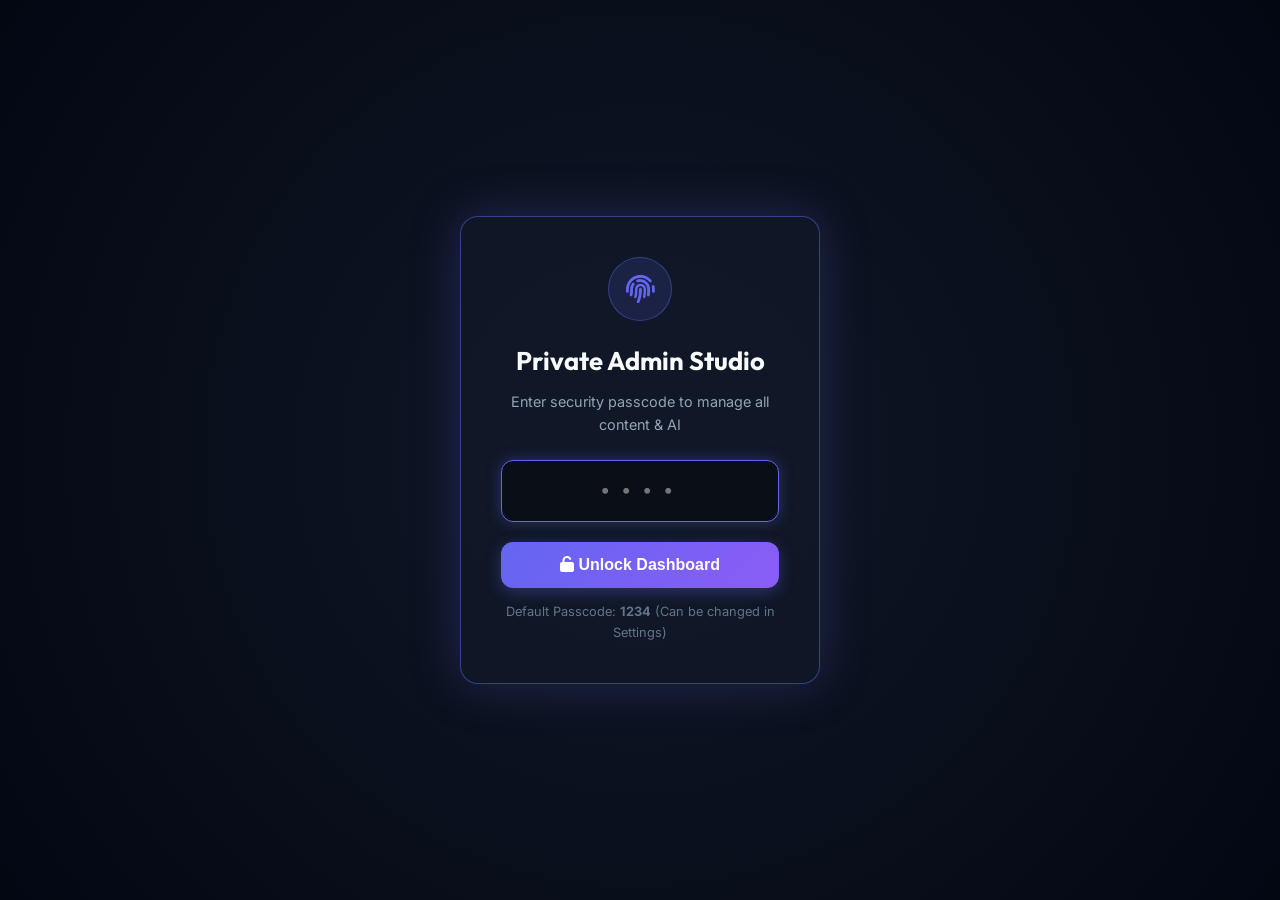
==== admin.html @ 671c00ef "first commit" ====
<!DOCTYPE html>
<html lang="en">
<head>
  <meta charset="UTF-8">
  <meta name="viewport" content="width=device-width, initial-scale=1.0">
  <title>Agent 47 | Private Admin Studio</title>

  <!-- Google Fonts & Font Awesome Icons -->
  <link rel="stylesheet" href="https://cdnjs.cloudflare.com/ajax/libs/font-awesome/6.5.1/css/all.min.css" integrity="sha512-DTOQO9RWCH3ppGqcWaEA1BIZOC6xxalwEsw9c2QQeAIftl+Vegovlnee1c9QX4TctnWMn13TZye+giMm8e2LwA==" crossorigin="anonymous" referrerpolicy="no-referrer" />
  
  <!-- Instant Theme Initializer (Prevents Flash) -->
  <script>
    (function() {
      const savedTheme = localStorage.getItem('app_theme') || 'dark';
      document.documentElement.setAttribute('data-theme', savedTheme);
    })();
  </script>

  <!-- Custom Admin Styles -->
  <link rel="stylesheet" href="css/style.css?v=2.6">
  <link rel="stylesheet" href="css/admin.css?v=2.6">
</head>
<body>

  <!-- PIN LOCK OVERLAY -->
  <div class="pin-lock-overlay" id="pin-lock-overlay">
    <div class="pin-box">
      <div class="pin-lock-icon">
        <i class="fas fa-fingerprint"></i>
      </div>
      <h2 class="pin-title">Private Admin Studio</h2>
      <p class="pin-subtitle">Enter security passcode to manage all content & AI</p>

      <div class="pin-input-wrap">
        <input type="password" id="pin-input" class="pin-input" placeholder="••••" maxlength="12" autofocus autocomplete="off">
      </div>

      <button class="pin-btn" id="pin-submit-btn">
        <i class="fas fa-unlock"></i> Unlock Dashboard
      </button>
      <p class="pin-hint">Default Passcode: <strong>1234</strong> (Can be changed in Settings)</p>
    </div>
  </div>

  <!-- ADMIN SIDEBAR -->
  <aside class="admin-sidebar" id="admin-sidebar">
    <div class="sidebar-header">
      <div class="sidebar-logo-icon">
        <i class="fas fa-sliders-h"></i>
      </div>
      <div class="sidebar-brand">
        <h2>Admin Studio</h2>
        <span>v2.5 &bull; PRIVATE CMS</span>
      </div>
    </div>

    <nav class="sidebar-nav">
      <div class="nav-item active" data-view="view-dashboard">
        <div class="nav-item-left">
          <i class="fas fa-chart-pie"></i>
          <span>Dashboard</span>
        </div>
      </div>

      <div class="nav-item" data-view="view-bio">
        <div class="nav-item-left">
          <i class="fas fa-id-card"></i>
          <span>Bio & Profile</span>
        </div>
      </div>

      <div class="nav-item" data-view="view-skills">
        <div class="nav-item-left">
          <i class="fas fa-code"></i>
          <span>Skills Matrix</span>
        </div>
      </div>

      <div class="nav-item" data-view="view-learning">
        <div class="nav-item-left">
          <i class="fas fa-graduation-cap"></i>
          <span>Learning Roadmap</span>
        </div>
      </div>

      <div class="nav-item" data-view="view-resources">
        <div class="nav-item-left">
          <i class="fas fa-folder-open"></i>
          <span>Resources Hub</span>
        </div>
      </div>

      <div class="nav-item" data-view="view-projects">
        <div class="nav-item-left">
          <i class="fas fa-cubes"></i>
          <span>Projects</span>
        </div>
      </div>

      <div class="nav-item" data-view="view-channels-vip">
        <div class="nav-item-left">
          <i class="fas fa-crown" style="color: var(--gold);"></i>
          <span>Channels & VIP</span>
        </div>
      </div>

      <div class="nav-item" data-view="view-copilot">
        <div class="nav-item-left">
          <i class="fas fa-terminal" style="color: #00ff88;"></i>
          <span>Master Copilot (Bot 3)</span>
        </div>
        <span class="badge-tag" style="font-size: 0.68rem; background: rgba(0,255,136,0.15); color: #00ff88; border: 1px solid rgba(0,255,136,0.3);">PRIVATE</span>
      </div>

      <div class="nav-item" data-view="view-ai">
        <div class="nav-item-left">
          <i class="fas fa-brain"></i>
          <span>AI Bot Trainer</span>
        </div>
      </div>

      <div class="nav-item" data-view="view-messages">
        <div class="nav-item-left">
          <i class="fas fa-envelope"></i>
          <span>Messages Inbox</span>
        </div>
        <span class="nav-item-badge" id="nav-msg-badge" style="display: none;">0</span>
      </div>

      <div class="nav-item" data-view="view-settings">
        <div class="nav-item-left">
          <i class="fas fa-cog"></i>
          <span>Gemini & Security</span>
        </div>
      </div>

      <div class="nav-item" data-view="view-export">
        <div class="nav-item-left">
          <i class="fas fa-download"></i>
          <span>Backup & Export</span>
        </div>
      </div>
    </nav>

    <div class="sidebar-footer">
      <a href="index.html" class="btn-sidebar-link" title="Open Portfolio">
        <i class="fas fa-external-link-alt"></i>
        <span>Live Site</span>
      </a>
      <button class="btn-lock" id="btn-lock-session" title="Lock Admin Session">
        <i class="fas fa-lock"></i>
      </button>
    </div>
  </aside>

  <!-- ADMIN MAIN CONTENT -->
  <main class="admin-main">
    
    <!-- Top Header -->
    <header class="admin-header">
      <div class="header-title-group">
        <h1 id="current-view-title">Dashboard Overview</h1>
        <p id="current-view-desc">Live overview of your personal brand platform</p>
      </div>

      <div class="header-actions">
        <button class="theme-toggle-btn" id="admin-theme-toggle" title="Toggle Light / Dark Mode" aria-label="Toggle Light / Dark Mode" style="width: 36px; height: 36px; font-size: 0.95rem;">
          <i class="fas fa-moon" id="admin-theme-icon"></i>
        </button>
        <a href="index.html" target="_blank" class="btn-header btn-header-ghost">
          <i class="fas fa-eye"></i> View Live Site
        </a>
      </div>
    </header>

    <!-- Main Views Area -->
    <div class="admin-body">

      <!-- VIEW 1: DASHBOARD OVERVIEW -->
      <section class="admin-view active" id="view-dashboard">
        <div class="metrics-grid">
          <div class="metric-card">
            <div class="metric-icon-box icon-blue">
              <i class="fas fa-laptop-code"></i>
            </div>
            <div class="metric-details">
              <h3 id="metric-skills-count">0</h3>
              <p>Active Skills</p>
            </div>
          </div>

          <div class="metric-card">
            <div class="metric-icon-box icon-purple">
              <i class="fas fa-graduation-cap"></i>
            </div>
            <div class="metric-details">
              <h3 id="metric-learning-count">0</h3>
              <p>Roadmap Items</p>
            </div>
          </div>

          <div class="metric-card">
            <div class="metric-icon-box icon-emerald">
              <i class="fas fa-file-download"></i>
            </div>
            <div class="metric-details">
              <h3 id="metric-resources-count">0</h3>
              <p>Public Resources</p>
            </div>
          </div>

          <div class="metric-card">
            <div class="metric-icon-box icon-amber">
              <i class="fas fa-inbox"></i>
            </div>
            <div class="metric-details">
              <h3 id="metric-messages-count">0</h3>
              <p>Form Messages</p>
            </div>
          </div>
        </div>

        <div class="admin-card">
          <div class="admin-card-header">
            <div>
              <h3 class="admin-card-title">Quick Navigation</h3>
              <p class="admin-card-desc">Jump straight into managing any part of your platform</p>
            </div>
          </div>

          <div style="display: grid; grid-template-columns: repeat(auto-fit, minmax(240px, 1fr)); gap: 16px;">
            <div style="background: rgba(255,255,255,0.03); border: 1px solid var(--admin-border); border-radius: var(--radius-sm); padding: 18px;">
              <h4 style="color: #fff; margin-bottom: 6px;"><i class="fas fa-file-alt" style="color: var(--secondary);"></i> Resources Hub</h4>
              <p style="font-size: 0.82rem; color: var(--text-muted); margin-bottom: 14px;">Upload cheatsheets, PDFs, and code starter boilerplates for your followers.</p>
              <button class="btn-action btn-primary" onclick="document.querySelector('[data-view=view-resources]').click()">Manage Resources</button>
            </div>

            <div style="background: rgba(255,255,255,0.03); border: 1px solid var(--admin-border); border-radius: var(--radius-sm); padding: 18px;">
              <h4 style="color: #fff; margin-bottom: 6px;"><i class="fas fa-crown" style="color: var(--gold);"></i> Channels & VIP Club</h4>
              <p style="font-size: 0.82rem; color: var(--text-muted); margin-bottom: 14px;">Manage community channels and your exclusive VIP circle perks and join links.</p>
              <button class="btn-action btn-primary" onclick="document.querySelector('[data-view=view-channels-vip]').click()">Manage VIP & Channels</button>
            </div>

            <div style="background: rgba(255,255,255,0.03); border: 1px solid var(--admin-border); border-radius: var(--radius-sm); padding: 18px;">
              <h4 style="color: #fff; margin-bottom: 6px;"><i class="fas fa-robot" style="color: #38bdf8;"></i> Gemini AI Settings</h4>
              <p style="font-size: 0.82rem; color: var(--text-muted); margin-bottom: 14px;">Plug in your Google Gemini API Key to enable supercharged AI responses.</p>
              <button class="btn-action btn-primary" onclick="document.querySelector('[data-view=view-settings]').click()">Configure Gemini</button>
            </div>
          </div>
        </div>
      </section>

      <!-- VIEW 2: BIO & PROFILE -->
      <section class="admin-view" id="view-bio">
        <div class="admin-card">
          <div class="admin-card-header">
            <div>
              <h3 class="admin-card-title">Personal Biography & Information</h3>
              <p class="admin-card-desc">Your personal narrative, identity, and social links</p>
            </div>
          </div>

          <form id="bio-form">
            <div class="form-grid-2">
              <div class="form-field">
                <label class="form-label">Full Name</label>
                <input type="text" id="bio-name" class="form-control" required>
              </div>

              <div class="form-field">
                <label class="form-label">Title / Designation</label>
                <input type="text" id="bio-title" class="form-control" required>
              </div>
            </div>

            <div class="form-grid-2">
              <div class="form-field">
                <label class="form-label">Typewriter Roles (comma separated)</label>
                <input type="text" id="bio-roles" class="form-control" required>
              </div>

              <div class="form-field">
                <label class="form-label">Avatar Image URL</label>
                <input type="url" id="bio-avatar" class="form-control" required>
              </div>
            </div>

            <div class="form-grid-2">
              <div class="form-field">
                <label class="form-label">Status Badge Text</label>
                <input type="text" id="bio-status" class="form-control" required>
              </div>

              <div class="form-field">
                <label class="form-label">Email Address</label>
                <input type="email" id="bio-email" class="form-control" required>
              </div>
            </div>

            <div class="form-field">
              <label class="form-label">Location</label>
              <input type="text" id="bio-location" class="form-control" required>
            </div>

            <div class="form-field">
              <label class="form-label">Hero Short Bio</label>
              <textarea id="bio-short" class="form-control" rows="2" required></textarea>
            </div>

            <div class="form-field">
              <label class="form-label">Detailed Biography Story</label>
              <textarea id="bio-story" class="form-control" rows="5" required></textarea>
            </div>

            <h4 style="font-family: var(--font-heading); margin: 24px 0 16px; color: #fff;">Social Profiles</h4>
            <div class="form-grid-2">
              <div class="form-field">
                <label class="form-label">GitHub URL</label>
                <input type="url" id="social-github" class="form-control">
              </div>

              <div class="form-field">
                <label class="form-label">LinkedIn URL</label>
                <input type="url" id="social-linkedin" class="form-control">
              </div>

              <div class="form-field">
                <label class="form-label">Telegram URL</label>
                <input type="url" id="social-telegram" class="form-control">
              </div>

              <div class="form-field">
                <label class="form-label">YouTube URL</label>
                <input type="url" id="social-youtube" class="form-control">
              </div>
            </div>

            <button type="submit" class="btn-action btn-primary" style="margin-top: 10px;">
              <i class="fas fa-save"></i> Save Profile Details
            </button>
          </form>
        </div>
      </section>

      <!-- VIEW 3: SKILLS MATRIX -->
      <section class="admin-view" id="view-skills">
        <div class="admin-card">
          <div class="admin-card-header">
            <div>
              <h3 class="admin-card-title">Skills Matrix</h3>
              <p class="admin-card-desc">Manage what skills you know with proficiency levels</p>
            </div>
            <button class="btn-action btn-primary" onclick="openAddSkillModal()">
              <i class="fas fa-plus"></i> Add New Skill
            </button>
          </div>

          <table class="admin-table">
            <thead>
              <tr>
                <th>Skill Name</th>
                <th>Category</th>
                <th>Proficiency</th>
                <th>Tier</th>
                <th>Actions</th>
              </tr>
            </thead>
            <tbody id="skills-table-body"></tbody>
          </table>
        </div>
      </section>

      <!-- VIEW 4: LEARNING ROADMAP (KI KI SIKI) -->
      <section class="admin-view" id="view-learning">
        <div class="admin-card">
          <div class="admin-card-header">
            <div>
              <h3 class="admin-card-title">Currently Learning Roadmap</h3>
              <p class="admin-card-desc">Share technologies, frameworks, and subjects you are currently mastering</p>
            </div>
            <button class="btn-action btn-primary" onclick="openAddLearningModal()">
              <i class="fas fa-plus"></i> Add Learning Goal
            </button>
          </div>

          <div id="learning-admin-list"></div>
        </div>
      </section>

      <!-- VIEW 5: RESOURCES HUB -->
      <section class="admin-view" id="view-resources">
        <div class="admin-card">
          <div class="admin-card-header">
            <div>
              <h3 class="admin-card-title">Public Resources Hub</h3>
              <p class="admin-card-desc">Upload or link PDFs, roadmaps, cheat sheets, notes, and boilerplates</p>
            </div>
            <button class="btn-action btn-primary" onclick="openAddResourceModal()">
              <i class="fas fa-plus"></i> Add New Resource
            </button>
          </div>

          <table class="admin-table">
            <thead>
              <tr>
                <th>Resource Title</th>
                <th>Category</th>
                <th>Type</th>
                <th>Size</th>
                <th>Download Link</th>
                <th>Actions</th>
              </tr>
            </thead>
            <tbody id="resources-table-body"></tbody>
          </table>
        </div>
      </section>

      <!-- VIEW 6: PROJECTS -->
      <section class="admin-view" id="view-projects">
        <div class="admin-card">
          <div class="admin-card-header">
            <div>
              <h3 class="admin-card-title">Featured Projects</h3>
              <p class="admin-card-desc">Showcase applications, demos, and source codes</p>
            </div>
            <button class="btn-action btn-primary" onclick="openAddProjectModal()">
              <i class="fas fa-plus"></i> Add New Project
            </button>
          </div>

          <div id="projects-admin-list"></div>
        </div>
      </section>

      <!-- VIEW 7: CHANNELS & VIP CLUB -->
      <section class="admin-view" id="view-channels-vip">
        <!-- VIP Section Config -->
        <div class="admin-card">
          <div class="admin-card-header">
            <div>
              <h3 class="admin-card-title" style="color: var(--gold);"><i class="fas fa-crown"></i> VIP Exclusive Club Setup</h3>
              <p class="admin-card-desc">Configure your private community tier, perks, and invite links</p>
            </div>
          </div>

          <form id="vip-form">
            <div class="form-grid-2">
              <div class="form-field">
                <label class="form-label">VIP Club Title</label>
                <input type="text" id="vip-title-input" class="form-control" required>
              </div>

              <div class="form-field">
                <label class="form-label">Access / Price Tag</label>
                <input type="text" id="vip-price-input" class="form-control" placeholder="e.g. Private / Invite Only or $19/mo" required>
              </div>
            </div>

            <div class="form-field">
              <label class="form-label">Tagline</label>
              <input type="text" id="vip-tagline-input" class="form-control" required>
            </div>

            <div class="form-field">
              <label class="form-label">Full Description</label>
              <textarea id="vip-desc-input" class="form-control" rows="3" required></textarea>
            </div>

            <div class="form-field">
              <label class="form-label">VIP Join / Contact URL (Telegram / WhatsApp / Discord)</label>
              <input type="url" id="vip-url-input" class="form-control" placeholder="https://t.me/yourusername" required>
            </div>

            <div class="form-field">
              <label class="form-label">VIP Perks List (One perk per line)</label>
              <textarea id="vip-perks-input" class="form-control" rows="5" required></textarea>
            </div>

            <button type="submit" class="btn-action btn-primary">
              <i class="fas fa-save"></i> Save VIP Club Settings
            </button>
          </form>
        </div>

        <!-- Channels List -->
        <div class="admin-card">
          <div class="admin-card-header">
            <div>
              <h3 class="admin-card-title">Public Channels & Communities</h3>
              <p class="admin-card-desc">YouTube, Telegram, Discord, Facebook, and GitHub links</p>
            </div>
            <button class="btn-action btn-primary" onclick="openAddChannelModal()">
              <i class="fas fa-plus"></i> Add Channel
            </button>
          </div>

          <div id="channels-admin-list"></div>
        </div>
      </section>

      <!-- VIEW: MASTER COPILOT (BOT 3 - PRIVATE ADMIN ONLY) -->
      <section class="admin-view" id="view-copilot">
        <div class="admin-card">
          <div class="admin-card-header">
            <div>
              <h3 class="admin-card-title copilot-header-title"><i class="fas fa-terminal"></i> Master Copilot &bull; Bot 3 (Private Admin AI)</h3>
              <p class="admin-card-desc">Your private assistant to draft content, generate code, brainstorm resources, and manage inquiries</p>
            </div>
            <span class="badge-tag copilot-confidential-badge">
              <i class="fas fa-lock"></i> Strictly Confidential
            </span>
          </div>

          <!-- Quick Action Prompts -->
          <div style="display: flex; gap: 8px; flex-wrap: wrap; margin-bottom: 16px;">
            <button class="suggestion-chip" onclick="sendCopilotQuickPrompt('Draft a high-impact tech resource guide for Full Stack Developers in 2026')">
              📝 Draft New Resource
            </button>
            <button class="suggestion-chip" onclick="sendCopilotQuickPrompt('Summarize all received contact messages and highlight actionable job offers')">
              📬 Summarize Messages
            </button>
            <button class="suggestion-chip" onclick="sendCopilotQuickPrompt('Suggest 3 cutting-edge tech topics I should add to my Learning Roadmap')">
              🚀 Suggest Learning Topics
            </button>
            <button class="suggestion-chip" onclick="sendCopilotQuickPrompt('Write an engaging VIP club announcement post for Telegram')">
              📢 Write VIP Announcement
            </button>
          </div>

          <!-- Copilot Chat Window -->
          <div id="copilot-chat-box" style="height: 400px; border-radius: var(--radius-md); padding: 20px; overflow-y: auto; display: flex; flex-direction: column; gap: 12px; font-size: 0.92rem; margin-bottom: 16px;">
            <div class="copilot-bubble-bot">
              <strong>[Master Copilot Initialized]</strong><br>
              Greetings, Agent 47. I am your private administrative copilot (Bot 3). I can write roadmaps, generate code, brainstorm syndicate content, and assist your daily workflow. How can I assist your platform today?
            </div>
          </div>

          <!-- Copilot Input -->
          <div style="display: flex; gap: 10px;">
            <input type="text" id="copilot-input" class="form-control" placeholder="Ask your private copilot to draft, code, summarize, or plan..." style="flex: 1;">
            <button id="copilot-send-btn" class="btn-action btn-primary" style="background: linear-gradient(135deg, #00ff88, #00f0ff); color: #000; font-weight: 700;">
              <i class="fas fa-paper-plane"></i> Send to Copilot
            </button>
          </div>
        </div>
      </section>

      <!-- VIEW 8: AI BOT TRAINER -->
      <section class="admin-view" id="view-ai">
        <div class="admin-card">
          <div class="admin-card-header">
            <div>
              <h3 class="admin-card-title">AI Knowledge Base & Triggers</h3>
              <p class="admin-card-desc">Custom rules for the AI clone (used directly and as fallback when Gemini is offline)</p>
            </div>
            <button class="btn-action btn-primary" onclick="openAddRuleModal()">
              <i class="fas fa-plus"></i> Add Training Rule
            </button>
          </div>

          <div id="ai-rules-list"></div>
        </div>

        <div class="admin-card">
          <div class="admin-card-header">
            <div>
              <h3 class="admin-card-title">Live AI Training Sandbox</h3>
              <p class="admin-card-desc">Test how the bot responds to questions</p>
            </div>
          </div>

          <div style="display: flex; gap: 10px; margin-bottom: 16px;">
            <input type="text" id="ai-test-input" class="form-control" placeholder="e.g. What channels does Agent 47 run?" style="flex: 1;">
            <button id="ai-test-btn" class="btn-action btn-primary">
              <i class="fas fa-play"></i> Test Query
            </button>
          </div>

          <div id="ai-test-output" style="display: none; background: rgba(0,0,0,0.3); border: 1px solid var(--admin-border); border-radius: var(--radius-sm); padding: 16px; font-size: 0.9rem; line-height: 1.6;">
          </div>
        </div>
      </section>

      <!-- VIEW 9: MESSAGES INBOX -->
      <section class="admin-view" id="view-messages">
        <div class="admin-card">
          <div class="admin-card-header">
            <div>
              <h3 class="admin-card-title">Contact Form Inquiries</h3>
              <p class="admin-card-desc">Messages submitted by visitors on your live portfolio</p>
            </div>
          </div>

          <table class="admin-table">
            <thead>
              <tr>
                <th>Date</th>
                <th>Sender Name</th>
                <th>Email</th>
                <th>Message Snippet</th>
                <th>Actions</th>
              </tr>
            </thead>
            <tbody id="messages-table-body"></tbody>
          </table>
        </div>
      </section>

      <!-- VIEW 10: TRIPLE-BOT GEMINI & SECURITY SETTINGS -->
      <section class="admin-view" id="view-settings">
        <!-- Tri-Bot Configuration Card -->
        <div class="admin-card">
          <div class="admin-card-header">
            <div>
              <h3 class="admin-card-title"><i class="fas fa-robot" style="color: #00f0ff;"></i> Tri-Bot Gemini AI Ecosystem</h3>
              <p class="admin-card-desc">Configure separate Google Gemini API Keys for each of your 3 specialized AI assistants</p>
            </div>
          </div>

          <form id="triple-bot-form">
            
            <!-- BOT 1: BioBot Persona -->
            <div style="background: rgba(255,255,255,0.02); border: 1px solid var(--admin-border); border-radius: var(--radius-sm); padding: 18px; margin-bottom: 18px;">
              <div style="display: flex; align-items: center; justify-content: space-between; margin-bottom: 10px;">
                <h4 style="color: #38bdf8; font-family: var(--font-heading);"><i class="fas fa-user-astronaut"></i> Bot 1: BioBot Persona Engine</h4>
                <span class="badge-tag badge-frontend">Public Profile Reader</span>
              </div>
              <p style="font-size: 0.8rem; color: var(--text-muted); margin-bottom: 12px;">Answers questions about who you are, your skills, learning roadmap, channels, VIP club, and free resources.</p>
              
              <div class="form-grid-2">
                <div class="form-field">
                  <label class="form-label">API Key #1 (Persona)</label>
                  <input type="password" id="key-bot-1" class="form-control" placeholder="AIzaSy...">
                </div>
                <div class="form-field">
                  <label class="form-label">Model</label>
                  <select id="model-bot-1" class="form-control">
                    <option value="gemini-1.5-flash">Gemini 1.5 Flash (Recommended)</option>
                    <option value="gemini-1.5-flash-latest">Gemini 1.5 Flash Latest</option>
                    <option value="gemini-2.0-flash">Gemini 2.0 Flash</option>
                  </select>
                </div>
              </div>
              <button type="button" class="btn-action btn-header-ghost" onclick="testSpecificKey('bot1')">
                <i class="fas fa-vial"></i> Test & Verify Key #1
              </button>
            </div>

            <!-- BOT 2: Public Omni Voice AI -->
            <div style="background: rgba(255,255,255,0.02); border: 1px solid var(--admin-border); border-radius: var(--radius-sm); padding: 18px; margin-bottom: 18px;">
              <div style="display: flex; align-items: center; justify-content: space-between; margin-bottom: 10px;">
                <h4 style="color: #a855f7; font-family: var(--font-heading);"><i class="fas fa-brain"></i> Bot 2: Omni AI Public Companion (Voice Enabled)</h4>
                <span class="badge-tag badge-soft">General Public AI</span>
              </div>
              <p style="font-size: 0.8rem; color: var(--text-muted); margin-bottom: 12px;">For visitors to freely chat, brainstorm code, and use microphone voice input and audio speech.</p>
              
              <div class="form-grid-2">
                <div class="form-field">
                  <label class="form-label">API Key #2 (Public)</label>
                  <input type="password" id="key-bot-2" class="form-control" placeholder="AIzaSy...">
                </div>
                <div class="form-field">
                  <label class="form-label">Model</label>
                  <select id="model-bot-2" class="form-control">
                    <option value="gemini-1.5-flash">Gemini 1.5 Flash (Recommended)</option>
                    <option value="gemini-1.5-flash-latest">Gemini 1.5 Flash Latest</option>
                    <option value="gemini-2.0-flash">Gemini 2.0 Flash</option>
                  </select>
                </div>
              </div>
              <button type="button" class="btn-action btn-header-ghost" onclick="testSpecificKey('bot2')">
                <i class="fas fa-vial"></i> Test & Verify Key #2
              </button>
            </div>

            <!-- BOT 3: Private Master Copilot -->
            <div style="background: rgba(255,255,255,0.02); border: 1px solid var(--admin-border); border-radius: var(--radius-sm); padding: 18px; margin-bottom: 18px;">
              <div style="display: flex; align-items: center; justify-content: space-between; margin-bottom: 10px;">
                <h4 style="color: #00ff88; font-family: var(--font-heading);"><i class="fas fa-terminal"></i> Bot 3: Private Master Copilot</h4>
                <span class="badge-tag" style="background: rgba(0,255,136,0.15); color: #00ff88;">Admin Only</span>
              </div>
              <p style="font-size: 0.8rem; color: var(--text-muted); margin-bottom: 12px;">Assists you inside the Admin Studio with content drafting, code creation, and task management.</p>
              
              <div class="form-grid-2">
                <div class="form-field">
                  <label class="form-label">API Key #3 (Private Copilot)</label>
                  <input type="password" id="key-bot-3" class="form-control" placeholder="AIzaSy...">
                </div>
                <div class="form-field">
                  <label class="form-label">Model</label>
                  <select id="model-bot-3" class="form-control">
                    <option value="gemini-1.5-flash">Gemini 1.5 Flash (Recommended)</option>
                    <option value="gemini-1.5-flash-latest">Gemini 1.5 Flash Latest</option>
                    <option value="gemini-2.0-flash">Gemini 2.0 Flash</option>
                  </select>
                </div>
              </div>
              <button type="button" class="btn-action btn-header-ghost" onclick="testSpecificKey('bot3')">
                <i class="fas fa-vial"></i> Test & Verify Key #3
              </button>
            </div>

            <div style="display: flex; gap: 12px; flex-wrap: wrap; margin-top: 10px;">
              <button type="submit" class="btn-action btn-primary">
                <i class="fas fa-save"></i> Save All 3 Bot Configurations
              </button>
              <button type="button" class="btn-action btn-header-ghost" onclick="syncKeyToAll()">
                <i class="fas fa-copy"></i> Apply Key #1 to All 3 Bots
              </button>
            </div>
          </form>
        </div>

        <!-- Change Admin PIN -->
        <div class="admin-card">
          <div class="admin-card-header">
            <div>
              <h3 class="admin-card-title"><i class="fas fa-shield-alt" style="color: var(--gold);"></i> Admin Security Passcode</h3>
              <p class="admin-card-desc">Change the secret PIN used to unlock this Admin Studio</p>
            </div>
          </div>

          <form id="pin-change-form">
            <div class="form-grid-2">
              <div class="form-field">
                <label class="form-label">Current PIN</label>
                <input type="password" id="pin-current" class="form-control" placeholder="1234" required>
              </div>

              <div class="form-field">
                <label class="form-label">New Secret PIN (4-12 digits/chars)</label>
                <input type="password" id="pin-new" class="form-control" placeholder="e.g. 7890" required>
              </div>
            </div>

            <button type="submit" class="btn-action btn-primary">
              <i class="fas fa-key"></i> Update Security PIN
            </button>
          </form>
        </div>
      </section>

      <!-- VIEW 11: BACKUP & EXPORT -->
      <section class="admin-view" id="view-export">
        <div class="admin-card">
          <div class="admin-card-header">
            <div>
              <h3 class="admin-card-title">Backup & Code Export</h3>
              <p class="admin-card-desc">Export your custom changes to a standalone file or reset back to default</p>
            </div>
          </div>

          <div style="display: flex; flex-direction: column; gap: 16px; max-width: 600px;">
            <div style="background: rgba(255,255,255,0.03); border: 1px solid var(--admin-border); border-radius: var(--radius-sm); padding: 20px;">
              <h4 style="color: #fff; margin-bottom: 6px;">1-Click Download `profile-data.js`</h4>
              <p style="font-size: 0.85rem; color: var(--text-muted); margin-bottom: 14px;">Download a complete ready-to-use JavaScript file containing your exact configuration.</p>
              <button class="btn-action btn-primary" id="btn-download-js">
                <i class="fas fa-file-download"></i> Download profile-data.js
              </button>
            </div>

            <div style="background: rgba(255,255,255,0.03); border: 1px solid var(--admin-border); border-radius: var(--radius-sm); padding: 20px;">
              <h4 style="color: #fff; margin-bottom: 6px;">Copy Raw JSON</h4>
              <p style="font-size: 0.85rem; color: var(--text-muted); margin-bottom: 14px;">Copy complete profile data in structured JSON format to your clipboard.</p>
              <button class="btn-action btn-primary" id="btn-copy-json">
                <i class="fas fa-copy"></i> Copy JSON to Clipboard
              </button>
            </div>

            <div style="background: rgba(239, 68, 68, 0.05); border: 1px solid rgba(239, 68, 68, 0.2); border-radius: var(--radius-sm); padding: 20px; margin-top: 10px;">
              <h4 style="color: #f87171; margin-bottom: 6px;">Reset to Factory Defaults</h4>
              <p style="font-size: 0.85rem; color: var(--text-muted); margin-bottom: 14px;">Clear all local changes and revert back to original template data.</p>
              <button class="btn-action btn-danger" id="btn-reset-data">
                <i class="fas fa-undo"></i> Reset All Data
              </button>
            </div>
          </div>
        </div>
      </section>

    </div>
  </main>

  <!-- ==============================================
       MODALS
       ============================================== -->

  <!-- Skill Modal -->
  <div class="admin-modal-overlay" id="skill-modal">
    <div class="admin-modal-box">
      <div class="modal-header">
        <h3 id="skill-modal-title">Add Skill</h3>
        <button class="modal-close-btn" onclick="closeModal('skill-modal')">&times;</button>
      </div>
      <form id="skill-modal-form">
        <div class="form-field">
          <label class="form-label">Skill Name</label>
          <input type="text" id="skill-name" class="form-control" placeholder="e.g. Next.js" required>
        </div>

        <div class="form-grid-2">
          <div class="form-field">
            <label class="form-label">Category</label>
            <select id="skill-category" class="form-control" required>
              <option value="frontend">Frontend</option>
              <option value="backend">Backend & DB</option>
              <option value="tools">Tools & DevOps</option>
              <option value="soft">Soft Skills</option>
            </select>
          </div>

          <div class="form-field">
            <label class="form-label">Badge Tier</label>
            <input type="text" id="skill-badge" class="form-control" placeholder="e.g. Expert, Advanced" required>
          </div>
        </div>

        <div class="form-field">
          <label class="form-label">Proficiency Level: <span id="skill-level-val" style="color: var(--secondary); font-family: var(--font-code);">85%</span></label>
          <input type="range" id="skill-level" min="10" max="100" value="85" style="width: 100%; accent-color: var(--primary);">
        </div>

        <div class="form-field">
          <label class="form-label">FontAwesome Icon Class</label>
          <input type="text" id="skill-icon" class="form-control" placeholder="fab fa-react or fas fa-code" required>
        </div>

        <button type="submit" class="btn-action btn-primary" style="width: 100%; justify-content: center; margin-top: 14px;">Save Skill</button>
      </form>
    </div>
  </div>

  <!-- Learning Goal Modal -->
  <div class="admin-modal-overlay" id="learning-modal">
    <div class="admin-modal-box">
      <div class="modal-header">
        <h3 id="learning-modal-title">Add Learning Roadmap Goal</h3>
        <button class="modal-close-btn" onclick="closeModal('learning-modal')">&times;</button>
      </div>
      <form id="learning-modal-form">
        <div class="form-field">
          <label class="form-label">Topic / Skill Title</label>
          <input type="text" id="learn-title" class="form-control" placeholder="e.g. Autonomous AI Agents" required>
        </div>

        <div class="form-field">
          <label class="form-label">Description / Summary</label>
          <textarea id="learn-desc" class="form-control" rows="3" placeholder="What are you building or mastering in this topic?" required></textarea>
        </div>

        <div class="form-grid-2">
          <div class="form-field">
            <label class="form-label">Status Badge</label>
            <input type="text" id="learn-badge" class="form-control" placeholder="e.g. Actively Exploring, In Progress" required>
          </div>

          <div class="form-field">
            <label class="form-label">Progress: <span id="learn-progress-val" style="color: var(--secondary);">75%</span></label>
            <input type="range" id="learn-progress" min="5" max="100" value="75" style="width: 100%; accent-color: var(--secondary);">
          </div>
        </div>

        <div class="form-field">
          <label class="form-label">Tags (comma separated)</label>
          <input type="text" id="learn-tags" class="form-control" placeholder="LangChain, Gemini 1.5, Vector DB" required>
        </div>

        <button type="submit" class="btn-action btn-primary" style="width: 100%; justify-content: center; margin-top: 14px;">Save Learning Goal</button>
      </form>
    </div>
  </div>

  <!-- Resource Modal -->
  <div class="admin-modal-overlay" id="resource-modal">
    <div class="admin-modal-box">
      <div class="modal-header">
        <h3 id="resource-modal-title">Add Public Resource</h3>
        <button class="modal-close-btn" onclick="closeModal('resource-modal')">&times;</button>
      </div>
      <form id="resource-modal-form">
        <div class="form-field">
          <label class="form-label">Resource Title</label>
          <input type="text" id="res-title" class="form-control" placeholder="e.g. Full Stack Developer Mastery Roadmap" required>
        </div>

        <div class="form-field">
          <label class="form-label">Description</label>
          <textarea id="res-desc" class="form-control" rows="2" placeholder="Brief summary of what this guide/file provides..." required></textarea>
        </div>

        <div class="form-grid-2">
          <div class="form-field">
            <label class="form-label">Category</label>
            <select id="res-category" class="form-control" required>
              <option value="Roadmaps">Roadmaps</option>
              <option value="Cheat Sheets">Cheat Sheets</option>
              <option value="Templates">Templates</option>
              <option value="Interview Prep">Interview Prep</option>
            </select>
          </div>

          <div class="form-field">
            <label class="form-label">File Type</label>
            <input type="text" id="res-type" class="form-control" placeholder="e.g. PDF Guide, ZIP Boilerplate" required>
          </div>
        </div>

        <div class="form-grid-2">
          <div class="form-field">
            <label class="form-label">File Size</label>
            <input type="text" id="res-size" class="form-control" placeholder="e.g. 3.5 MB" required>
          </div>

          <div class="form-field">
            <label class="form-label">FontAwesome Icon</label>
            <input type="text" id="res-icon" class="form-control" placeholder="fas fa-file-pdf or fas fa-file-code" required>
          </div>
        </div>

        <div class="form-field">
          <label class="form-label">Download URL / Google Drive / GitHub Link</label>
          <input type="text" id="res-url" class="form-control" placeholder="https://..." required>
        </div>

        <button type="submit" class="btn-action btn-primary" style="width: 100%; justify-content: center; margin-top: 14px;">Save Resource</button>
      </form>
    </div>
  </div>

  <!-- Channel Modal -->
  <div class="admin-modal-overlay" id="channel-modal">
    <div class="admin-modal-box">
      <div class="modal-header">
        <h3 id="channel-modal-title">Add Channel / Community</h3>
        <button class="modal-close-btn" onclick="closeModal('channel-modal')">&times;</button>
      </div>
      <form id="channel-modal-form">
        <div class="form-field">
          <label class="form-label">Platform / Channel Name</label>
          <input type="text" id="chan-name" class="form-control" placeholder="e.g. YouTube Channel, Telegram Group" required>
        </div>

        <div class="form-grid-2">
          <div class="form-field">
            <label class="form-label">Handle / Username</label>
            <input type="text" id="chan-handle" class="form-control" placeholder="e.g. @Agent47Dev" required>
          </div>

          <div class="form-field">
            <label class="form-label">Subscribers / Members Count</label>
            <input type="text" id="chan-members" class="form-control" placeholder="e.g. 15K+ Subscribers" required>
          </div>
        </div>

        <div class="form-field">
          <label class="form-label">Description</label>
          <textarea id="chan-desc" class="form-control" rows="2" placeholder="Brief summary of what content you share here..." required></textarea>
        </div>

        <div class="form-grid-2">
          <div class="form-field">
            <label class="form-label">Channel URL</label>
            <input type="url" id="chan-url" class="form-control" placeholder="https://..." required>
          </div>

          <div class="form-field">
            <label class="form-label">Icon Class (FontAwesome)</label>
            <input type="text" id="chan-icon" class="form-control" placeholder="fab fa-youtube, fab fa-telegram-plane" required>
          </div>
        </div>

        <button type="submit" class="btn-action btn-primary" style="width: 100%; justify-content: center; margin-top: 14px;">Save Channel</button>
      </form>
    </div>
  </div>

  <!-- Project Modal -->
  <div class="admin-modal-overlay" id="project-modal">
    <div class="admin-modal-box">
      <div class="modal-header">
        <h3 id="project-modal-title">Add Project</h3>
        <button class="modal-close-btn" onclick="closeModal('project-modal')">&times;</button>
      </div>
      <form id="project-modal-form">
        <div class="form-field">
          <label class="form-label">Project Title</label>
          <input type="text" id="project-title" class="form-control" placeholder="e.g. Real-time Chat App" required>
        </div>

        <div class="form-field">
          <label class="form-label">Description</label>
          <textarea id="project-desc" class="form-control" rows="3" placeholder="Brief summary of what this project does..." required></textarea>
        </div>

        <div class="form-field">
          <label class="form-label">Tech Stack Tags (comma separated)</label>
          <input type="text" id="project-tags" class="form-control" placeholder="React, Node.js, Socket.io" required>
        </div>

        <div class="form-grid-2">
          <div class="form-field">
            <label class="form-label">GitHub URL</label>
            <input type="url" id="project-github" class="form-control" placeholder="https://github.com/...">
          </div>

          <div class="form-field">
            <label class="form-label">Live Demo URL</label>
            <input type="text" id="project-demo" class="form-control" placeholder="https://... or #">
          </div>
        </div>

        <button type="submit" class="btn-action btn-primary" style="width: 100%; justify-content: center; margin-top: 14px;">Save Project</button>
      </form>
    </div>
  </div>

  <!-- AI Rule Modal -->
  <div class="admin-modal-overlay" id="rule-modal">
    <div class="admin-modal-box">
      <div class="modal-header">
        <h3 id="rule-modal-title">Add AI Knowledge Rule</h3>
        <button class="modal-close-btn" onclick="closeModal('rule-modal')">&times;</button>
      </div>
      <form id="rule-modal-form">
        <div class="form-field">
          <label class="form-label">Keyword Triggers (comma separated)</label>
          <input type="text" id="rule-keywords" class="form-control" placeholder="e.g. salary, fees, availability, hourly rate" required>
        </div>

        <div class="form-field">
          <label class="form-label">Bot Response</label>
          <textarea id="rule-response" class="form-control" rows="4" placeholder="Enter what the bot should answer..." required></textarea>
        </div>

        <button type="submit" class="btn-action btn-primary" style="width: 100%; justify-content: center; margin-top: 14px;">Save Rule</button>
      </form>
    </div>
  </div>

  <!-- Toast Notification Container -->
  <div class="toast-container" id="toast-container"></div>

  <!-- Scripts -->
  <script src="js/profile-data.js?v=2.6"></script>
  <script src="js/admin.js?v=2.6"></script>
</body>
</html>
---- css/style.css ----
/* ==========================================================
   DESIGN SYSTEM & THEME TOKENS
   ========================================================== */
@import url('https://fonts.googleapis.com/css2?family=Fira+Code:wght@400;500;600&family=Inter:wght@300;400;500;600;700&family=Outfit:wght@400;500;600;700;800;900&display=swap');

:root {
  /* Colors */
  --bg-dark: #070a13;
  --bg-card: rgba(15, 23, 42, 0.65);
  --bg-card-hover: rgba(26, 37, 66, 0.8);
  --bg-card-border: rgba(255, 255, 255, 0.08);
  --bg-card-border-hover: rgba(99, 102, 241, 0.4);
  
  --primary: #6366f1;
  --primary-glow: rgba(99, 102, 241, 0.35);
  --secondary: #06b6d4;
  --secondary-glow: rgba(6, 182, 212, 0.35);
  --accent: #a855f7;
  --accent-pink: #ec4899;
  --success: #10b981;
  --gold: #f59e0b;
  --gold-glow: rgba(245, 158, 11, 0.35);
  
  --text-main: #f1f5f9;
  --text-muted: #94a3b8;
  --text-dim: #64748b;
  
  /* Gradients */
  --grad-primary: linear-gradient(135deg, #6366f1 0%, #a855f7 50%, #ec4899 100%);
  --grad-cyan: linear-gradient(135deg, #06b6d4 0%, #3b82f6 100%);
  --grad-gold: linear-gradient(135deg, #fbbf24 0%, #f59e0b 50%, #d97706 100%);
  --grad-glow: radial-gradient(circle, rgba(99,102,241,0.15) 0%, rgba(6,182,212,0.05) 50%, transparent 70%);
  --grad-dark-card: linear-gradient(145deg, rgba(20, 29, 52, 0.7) 0%, rgba(11, 18, 33, 0.8) 100%);
  --grad-vip: linear-gradient(145deg, rgba(30, 20, 50, 0.85) 0%, rgba(15, 18, 35, 0.9) 100%);
  
  /* Fonts */
  --font-heading: 'Outfit', -apple-system, BlinkMacSystemFont, sans-serif;
  --font-body: 'Inter', -apple-system, BlinkMacSystemFont, sans-serif;
  --font-code: 'Fira Code', monospace;
  
  /* Radii & Shadows */
  --radius-sm: 8px;
  --radius-md: 14px;
  --radius-lg: 20px;
  --radius-full: 9999px;
  
  --shadow-sm: 0 4px 12px rgba(0, 0, 0, 0.2);
  --shadow-md: 0 10px 30px rgba(0, 0, 0, 0.35);
  --shadow-lg: 0 20px 40px rgba(0, 0, 0, 0.5);
  --shadow-glow: 0 0 25px var(--primary-glow);
  --shadow-gold: 0 0 30px var(--gold-glow);
  
  --transition: all 0.3s cubic-bezier(0.4, 0, 0.2, 1);
}

/* ==========================================================
   LIGHT / WHITE MODE SYSTEM TOKENS
   ========================================================== */
[data-theme="light"] {
  --bg-dark: #f8fafc;
  --bg-card: rgba(255, 255, 255, 0.88);
  --bg-card-hover: rgba(255, 255, 255, 0.98);
  --bg-card-border: rgba(203, 213, 225, 0.85);
  --bg-card-border-hover: rgba(79, 70, 229, 0.45);

  --primary: #4f46e5;
  --primary-glow: rgba(79, 70, 229, 0.25);
  --secondary: #0284c7;
  --secondary-glow: rgba(2, 132, 199, 0.25);
  --accent: #9333ea;
  --accent-pink: #db2777;
  --success: #059669;
  --gold: #d97706;
  --gold-glow: rgba(217, 119, 6, 0.25);

  --text-main: #0f172a;
  --text-muted: #475569;
  --text-dim: #64748b;

  --grad-primary: linear-gradient(135deg, #4f46e5 0%, #7c3aed 50%, #db2777 100%);
  --grad-cyan: linear-gradient(135deg, #0284c7 0%, #2563eb 100%);
  --grad-gold: linear-gradient(135deg, #f59e0b 0%, #d97706 100%);
  --grad-dark-card: linear-gradient(145deg, #ffffff 0%, #f1f5f9 100%);
  --grad-vip: linear-gradient(145deg, #faf5ff 0%, #f3e8ff 100%);

  --shadow-sm: 0 4px 12px rgba(15, 23, 42, 0.05);
  --shadow-md: 0 10px 30px rgba(15, 23, 42, 0.08);
  --shadow-lg: 0 20px 40px rgba(15, 23, 42, 0.12);
  --shadow-glow: 0 0 25px rgba(79, 70, 229, 0.2);
}

/* Light Theme Component Overrides */
[data-theme="light"] .navbar {
  background: rgba(255, 255, 255, 0.88);
  border-bottom: 1px solid rgba(226, 232, 240, 0.9);
  box-shadow: 0 4px 20px rgba(15, 23, 42, 0.04);
}

[data-theme="light"] .navbar.scrolled {
  background: rgba(255, 255, 255, 0.96);
  border-bottom: 1px solid rgba(203, 213, 225, 0.9);
  box-shadow: 0 8px 25px rgba(15, 23, 42, 0.08);
}

[data-theme="light"] .glass-profile-card {
  background: rgba(255, 255, 255, 0.94);
  border-color: rgba(203, 213, 225, 0.85);
  box-shadow: 0 20px 45px rgba(15, 23, 42, 0.08);
}

[data-theme="light"] .status-badge {
  background: rgba(2, 132, 199, 0.1);
  border-color: rgba(2, 132, 199, 0.3);
  color: #0369a1;
}

[data-theme="light"] .chat-drawer {
  background: rgba(255, 255, 255, 0.98);
  border-color: rgba(203, 213, 225, 0.9);
  box-shadow: 0 20px 50px rgba(15, 23, 42, 0.15);
}

[data-theme="light"] .chat-bot-selector-bar {
  background: #f1f5f9;
  border-bottom-color: #e2e8f0;
}

[data-theme="light"] .chat-mode-tab {
  background: #ffffff;
  color: #64748b;
  border-color: #e2e8f0;
}

[data-theme="light"] .chat-mode-tab.active {
  background: rgba(79, 70, 229, 0.12);
  border-color: #4f46e5;
  color: #4f46e5;
}

[data-theme="light"] .chat-header {
  background: #ffffff;
  border-bottom-color: #e2e8f0;
}

[data-theme="light"] .bubble-bot {
  background: #f1f5f9;
  border-color: #e2e8f0;
  color: #0f172a;
}

[data-theme="light"] .chat-suggestions {
  background: #f8fafc;
  border-top-color: #e2e8f0;
}

[data-theme="light"] .suggestion-chip {
  background: #ffffff;
  border-color: #cbd5e1;
  color: #475569;
}

[data-theme="light"] .suggestion-chip:hover {
  background: #4f46e5;
  color: #ffffff;
  border-color: #4f46e5;
}

[data-theme="light"] .chat-input-bar {
  background: #ffffff;
  border-top-color: #e2e8f0;
}

[data-theme="light"] .chat-input-field {
  background: #f1f5f9;
  border-color: #cbd5e1;
  color: #0f172a;
}

[data-theme="light"] .form-input,
[data-theme="light"] .form-textarea,
[data-theme="light"] .skills-search-input {
  background: #ffffff;
  border-color: #cbd5e1;
  color: #0f172a;
}

[data-theme="light"] .filter-tab {
  background: #f1f5f9;
  border-color: #e2e8f0;
  color: #64748b;
}

[data-theme="light"] .filter-tab.active {
  background: #4f46e5;
  color: #ffffff;
  border-color: #4f46e5;
}

[data-theme="light"] .vip-container-box {
  background: linear-gradient(145deg, #ffffff 0%, #faf5ff 100%);
  border-color: rgba(217, 119, 6, 0.35);
  box-shadow: 0 15px 35px rgba(217, 119, 6, 0.08);
}

[data-theme="light"] .footer {
  border-top-color: #e2e8f0;
  color: #64748b;
}

/* Exhaustive Light Mode Visibility & Contrast Fixes */
[data-theme="light"] .section-title {
  color: #0f172a !important;
}

[data-theme="light"] .section-subtitle {
  color: #475569 !important;
}

[data-theme="light"] .section-tag {
  color: #0284c7 !important;
  background: rgba(2, 132, 199, 0.12) !important;
  border-color: rgba(2, 132, 199, 0.35) !important;
  font-weight: 600;
}

[data-theme="light"] .btn-ai-trigger {
  background: rgba(79, 70, 229, 0.1) !important;
  border-color: #4f46e5 !important;
  color: #4338ca !important;
  font-weight: 700;
}

[data-theme="light"] .btn-ai-trigger:hover {
  background: #4f46e5 !important;
  color: #ffffff !important;
}

[data-theme="light"] .btn-ai-trigger .sparkle-icon {
  color: #d97706 !important;
}

[data-theme="light"] .hero-roles {
  color: #334155 !important;
}

[data-theme="light"] .hero-description {
  color: #475569 !important;
}

[data-theme="light"] .btn-secondary {
  background: #ffffff !important;
  border-color: #cbd5e1 !important;
  color: #0f172a !important;
  box-shadow: 0 2px 8px rgba(15, 23, 42, 0.05);
}

[data-theme="light"] .btn-secondary:hover {
  background: #f1f5f9 !important;
  border-color: #94a3b8 !important;
}

[data-theme="light"] .social-icon-btn {
  background: #ffffff !important;
  border-color: #cbd5e1 !important;
  color: #475569 !important;
  box-shadow: 0 2px 8px rgba(15, 23, 42, 0.05);
}

[data-theme="light"] .social-icon-btn:hover {
  background: #4f46e5 !important;
  color: #ffffff !important;
  border-color: #4f46e5 !important;
}

[data-theme="light"] .profile-info h3 {
  color: #0f172a !important;
}

[data-theme="light"] .metric-item {
  background: #f8fafc !important;
  border-color: #e2e8f0 !important;
}

[data-theme="light"] .metric-number {
  color: #0f172a !important;
}

[data-theme="light"] .metric-label {
  color: #64748b !important;
  font-weight: 600;
}

[data-theme="light"] .about-card {
  background: #ffffff !important;
  border-color: #e2e8f0 !important;
  color: #334155 !important;
  box-shadow: 0 4px 20px rgba(15, 23, 42, 0.05);
}

[data-theme="light"] .skill-card {
  background: #ffffff !important;
  border-color: #e2e8f0 !important;
  box-shadow: 0 4px 15px rgba(15, 23, 42, 0.04);
}

[data-theme="light"] .skill-title {
  color: #0f172a !important;
}

[data-theme="light"] .skill-badge {
  background: rgba(79, 70, 229, 0.1) !important;
  color: #4338ca !important;
  border-color: rgba(79, 70, 229, 0.3) !important;
  font-weight: 600;
}

[data-theme="light"] .skill-icon-wrap {
  background: #f1f5f9 !important;
  color: #0284c7 !important;
}

[data-theme="light"] .skill-progress-bar {
  background: #e2e8f0 !important;
}

[data-theme="light"] .skill-percent-text {
  color: #64748b !important;
  font-weight: 600;
}

/* Learning Cards in Light Mode */
[data-theme="light"] .learning-card {
  background: #ffffff !important;
  border-color: #e2e8f0 !important;
  box-shadow: 0 4px 20px rgba(15, 23, 42, 0.05);
}

[data-theme="light"] .learning-card:hover {
  border-color: #0284c7 !important;
  box-shadow: 0 10px 25px rgba(2, 132, 199, 0.12);
}

[data-theme="light"] .learning-title {
  color: #0f172a !important;
}

[data-theme="light"] .learning-badge {
  background: rgba(2, 132, 199, 0.12) !important;
  color: #0284c7 !important;
  border-color: rgba(2, 132, 199, 0.35) !important;
  font-weight: 600;
}

[data-theme="light"] .learning-desc {
  color: #475569 !important;
}

[data-theme="light"] .learning-tag-pill {
  background: #f1f5f9 !important;
  color: #334155 !important;
  border: 1px solid #cbd5e1 !important;
  font-weight: 500;
}

[data-theme="light"] .learning-progress-label {
  color: #475569 !important;
  font-weight: 600;
}

[data-theme="light"] .learning-progress-label span:last-child {
  color: #0284c7 !important;
  font-weight: 700;
}

/* Resources Cards in Light Mode */
[data-theme="light"] .resource-card {
  background: #ffffff !important;
  border-color: #e2e8f0 !important;
  box-shadow: 0 4px 20px rgba(15, 23, 42, 0.05);
}

[data-theme="light"] .resource-card:hover {
  border-color: #4f46e5 !important;
  box-shadow: 0 10px 25px rgba(79, 70, 229, 0.1);
}

[data-theme="light"] .resource-title {
  color: #0f172a !important;
}

[data-theme="light"] .resource-desc {
  color: #475569 !important;
}

[data-theme="light"] .resource-type-badge {
  background: #f1f5f9 !important;
  color: #475569 !important;
  border: 1px solid #cbd5e1 !important;
}

[data-theme="light"] .resource-icon-wrap {
  background: rgba(79, 70, 229, 0.1) !important;
  color: #4f46e5 !important;
}

[data-theme="light"] .resource-size {
  color: #64748b !important;
  font-weight: 600;
}

[data-theme="light"] .btn-download-resource {
  background: rgba(79, 70, 229, 0.1) !important;
  color: #4338ca !important;
  border-color: rgba(79, 70, 229, 0.3) !important;
  font-weight: 600;
}

[data-theme="light"] .btn-download-resource:hover {
  background: #4f46e5 !important;
  color: #ffffff !important;
}

/* Channels in Light Mode */
[data-theme="light"] .channel-card {
  background: #ffffff !important;
  border-color: #e2e8f0 !important;
  box-shadow: 0 4px 20px rgba(15, 23, 42, 0.05);
}

[data-theme="light"] .channel-card:hover {
  border-color: #0284c7 !important;
  box-shadow: 0 10px 25px rgba(2, 132, 199, 0.1);
}

[data-theme="light"] .channel-meta h3 {
  color: #0f172a !important;
}

[data-theme="light"] .channel-desc {
  color: #475569 !important;
}

[data-theme="light"] .channel-icon-wrap {
  background: #f8fafc !important;
  border: 1px solid #e2e8f0;
}

[data-theme="light"] .channel-members {
  color: #059669 !important;
  font-weight: 700;
}

[data-theme="light"] .btn-join-channel {
  color: #4f46e5 !important;
  font-weight: 700;
}

/* VIP Syndicate in Light Mode */
[data-theme="light"] .vip-badge-tag {
  background: rgba(217, 119, 6, 0.12) !important;
  color: #b45309 !important;
  border-color: rgba(217, 119, 6, 0.3) !important;
}

[data-theme="light"] .vip-title {
  color: #0f172a !important;
}

[data-theme="light"] .vip-tagline {
  color: #b45309 !important;
  font-weight: 600;
}

[data-theme="light"] .vip-description {
  color: #475569 !important;
}

[data-theme="light"] .vip-perk-item {
  color: #0f172a !important;
  font-weight: 500;
}

[data-theme="light"] .vip-action-box {
  background: #ffffff !important;
  border-color: rgba(217, 119, 6, 0.35) !important;
  box-shadow: 0 10px 30px rgba(217, 119, 6, 0.08);
}

[data-theme="light"] .vip-action-box p {
  color: #64748b !important;
}

[data-theme="light"] .vip-price-tag {
  color: #b45309 !important;
}

/* Projects in Light Mode */
[data-theme="light"] .project-card {
  background: #ffffff !important;
  border-color: #e2e8f0 !important;
  box-shadow: 0 4px 20px rgba(15, 23, 42, 0.05);
}

[data-theme="light"] .project-card:hover {
  border-color: #4f46e5 !important;
  box-shadow: 0 10px 25px rgba(79, 70, 229, 0.1);
}

[data-theme="light"] .project-title {
  color: #0f172a !important;
}

[data-theme="light"] .project-desc {
  color: #475569 !important;
}

[data-theme="light"] .project-tag {
  background: rgba(2, 132, 199, 0.1) !important;
  color: #0369a1 !important;
  border: 1px solid rgba(2, 132, 199, 0.25);
  font-weight: 600;
}

[data-theme="light"] .project-link-btn {
  color: #64748b !important;
}

[data-theme="light"] .project-link-btn:hover {
  color: #4f46e5 !important;
}

/* Contact in Light Mode */
[data-theme="light"] .contact-wrapper {
  background: #ffffff !important;
  border-color: #e2e8f0 !important;
  box-shadow: 0 4px 20px rgba(15, 23, 42, 0.05);
}

[data-theme="light"] .contact-info-col h3 {
  color: #0f172a !important;
}

[data-theme="light"] .contact-info-col p {
  color: #475569 !important;
}

[data-theme="light"] .contact-detail-icon {
  background: rgba(79, 70, 229, 0.1) !important;
  color: #4f46e5 !important;
}

[data-theme="light"] .contact-detail-text span {
  color: #64748b !important;
  font-weight: 600;
}

[data-theme="light"] .contact-detail-text a,
[data-theme="light"] .contact-detail-text p,
[data-theme="light"] #contact-location-val {
  color: #0f172a !important;
}

[data-theme="light"] .form-label {
  color: #334155 !important;
  font-weight: 600;
}

[data-theme="light"] .form-input,
[data-theme="light"] .form-textarea {
  background: #f8fafc !important;
  border-color: #cbd5e1 !important;
  color: #0f172a !important;
}

[data-theme="light"] .form-input:focus,
[data-theme="light"] .form-textarea:focus {
  background: #ffffff !important;
  border-color: #4f46e5 !important;
}

/* Floating AI Button Label in Light Mode */
[data-theme="light"] .assistant-btn-label {
  background: #ffffff !important;
  border-color: #cbd5e1 !important;
  color: #0f172a !important;
  box-shadow: 0 4px 15px rgba(15, 23, 42, 0.12) !important;
}

/* Theme Toggle Button Styling */
.theme-toggle-btn {
  width: 40px;
  height: 40px;
  border-radius: 50%;
  background: rgba(255, 255, 255, 0.08);
  border: 1px solid var(--bg-card-border);
  color: var(--text-main);
  display: flex;
  align-items: center;
  justify-content: center;
  cursor: pointer;
  font-size: 1rem;
  transition: var(--transition);
}

.theme-toggle-btn:hover {
  background: rgba(255, 255, 255, 0.15);
  color: #00f0ff;
  transform: rotate(25deg) scale(1.08);
  box-shadow: 0 0 15px rgba(0, 240, 255, 0.35);
}

[data-theme="light"] .theme-toggle-btn {
  background: #f1f5f9;
  border-color: #cbd5e1;
  color: #d97706;
}

[data-theme="light"] .theme-toggle-btn:hover {
  background: #e2e8f0;
  color: #b45309;
  box-shadow: 0 0 15px rgba(217, 119, 6, 0.3);
}

/* Reset & Base Styles */
* {
  margin: 0;
  padding: 0;
  box-sizing: border-box;
}

html {
  scroll-behavior: smooth;
}

body {
  font-family: var(--font-body);
  background-color: var(--bg-dark);
  color: var(--text-main);
  line-height: 1.6;
  overflow-x: hidden;
  position: relative;
  min-height: 100vh;
}

/* Background Ambient Cyber Glow (Calm & Non-Distracting) */
.bg-glow-container {
  position: fixed;
  top: 0;
  left: 0;
  width: 100vw;
  height: 100vh;
  pointer-events: none;
  z-index: -1;
  overflow: hidden;
}

.glow-orb {
  position: absolute;
  border-radius: 50%;
  filter: blur(140px);
  opacity: 0.18;
  pointer-events: none;
}

.glow-orb-1 {
  width: 500px;
  height: 500px;
  background: radial-gradient(circle, #6366f1 0%, transparent 70%);
  top: -120px;
  right: -80px;
}

.glow-orb-2 {
  width: 550px;
  height: 550px;
  background: radial-gradient(circle, #06b6d4 0%, transparent 70%);
  bottom: 5%;
  left: -180px;
}

.glow-orb-3 {
  width: 400px;
  height: 400px;
  background: radial-gradient(circle, #a855f7 0%, transparent 70%);
  top: 40%;
  right: 15%;
  opacity: 0.12;
}

/* Container */
.container {
  max-width: 1200px;
  margin: 0 auto;
  padding: 0 24px;
}

/* ==========================================================
   NAVIGATION BAR
   ========================================================== */
.navbar {
  position: sticky;
  top: 0;
  width: 100%;
  background: rgba(7, 10, 19, 0.85);
  backdrop-filter: blur(16px);
  -webkit-backdrop-filter: blur(16px);
  border-bottom: 1px solid var(--bg-card-border);
  z-index: 100;
  transition: var(--transition);
}

.navbar .nav-container {
  display: flex;
  align-items: center;
  justify-content: space-between;
  height: 76px;
}

.brand-logo {
  display: flex;
  align-items: center;
  gap: 12px;
  text-decoration: none;
  color: var(--text-main);
  font-family: var(--font-heading);
  font-weight: 800;
  font-size: 1.35rem;
}

.brand-avatar-mini {
  width: 38px;
  height: 38px;
  border-radius: 50%;
  background: var(--grad-primary);
  display: flex;
  align-items: center;
  justify-content: center;
  color: #fff;
  font-size: 1.1rem;
  box-shadow: 0 0 15px var(--primary-glow);
}

.brand-text span {
  background: var(--grad-cyan);
  -webkit-background-clip: text;
  -webkit-text-fill-color: transparent;
}

.nav-links {
  display: flex;
  align-items: center;
  gap: 22px;
  list-style: none;
}

.nav-link {
  color: var(--text-muted);
  text-decoration: none;
  font-size: 0.92rem;
  font-weight: 500;
  transition: var(--transition);
  position: relative;
  padding: 6px 0;
}

.nav-link:hover,
.nav-link.active {
  color: var(--text-main);
}

.nav-link::after {
  content: '';
  position: absolute;
  bottom: 0;
  left: 0;
  width: 0%;
  height: 2px;
  background: var(--grad-primary);
  transition: var(--transition);
  border-radius: 2px;
}

.nav-link:hover::after,
.nav-link.active::after {
  width: 100%;
}

.nav-actions {
  display: flex;
  align-items: center;
  gap: 12px;
}

.btn-ai-trigger {
  background: rgba(99, 102, 241, 0.15);
  border: 1px solid rgba(99, 102, 241, 0.4);
  color: #c7d2fe;
  padding: 8px 16px;
  border-radius: var(--radius-full);
  font-size: 0.88rem;
  font-weight: 600;
  cursor: pointer;
  display: flex;
  align-items: center;
  gap: 8px;
  transition: var(--transition);
}

.btn-ai-trigger:hover {
  background: var(--primary);
  color: #ffffff;
  box-shadow: 0 0 20px var(--primary-glow);
  transform: translateY(-2px);
}

.btn-ai-trigger .sparkle-icon {
  color: #facc15;
  animation: pulseRotate 3s infinite linear;
}

@keyframes pulseRotate {
  0% { transform: scale(1) rotate(0deg); }
  50% { transform: scale(1.2) rotate(180deg); }
  100% { transform: scale(1) rotate(360deg); }
}

/* ==========================================================
   HERO & BIO SECTION
   ========================================================== */
.hero-section {
  padding: 80px 0 60px;
  position: relative;
}

.hero-grid {
  display: grid;
  grid-template-columns: 1.2fr 0.8fr;
  gap: 48px;
  align-items: center;
}

.hero-content {
  display: flex;
  flex-direction: column;
  gap: 20px;
}

.status-badge {
  display: inline-flex;
  align-items: center;
  gap: 10px;
  background: rgba(16, 185, 129, 0.12);
  border: 1px solid rgba(16, 185, 129, 0.3);
  padding: 6px 14px;
  border-radius: var(--radius-full);
  font-size: 0.85rem;
  color: #6ee7b7;
  width: fit-content;
}

.status-dot {
  width: 8px;
  height: 8px;
  border-radius: 50%;
  background: var(--success);
  box-shadow: 0 0 10px var(--success);
  animation: blinkDot 2s infinite ease-in-out;
}

@keyframes blinkDot {
  0%, 100% { opacity: 1; transform: scale(1); }
  50% { opacity: 0.4; transform: scale(0.85); }
}

.hero-title {
  font-family: var(--font-heading);
  font-size: 3.2rem;
  font-weight: 800;
  line-height: 1.15;
  letter-spacing: -0.02em;
}

.hero-name-gradient {
  background: var(--grad-primary);
  -webkit-background-clip: text;
  -webkit-text-fill-color: transparent;
}

.hero-roles {
  font-size: 1.4rem;
  font-weight: 600;
  color: var(--text-muted);
  min-height: 38px;
  display: flex;
  align-items: center;
  gap: 8px;
}

.typing-text {
  color: var(--secondary);
  border-right: 2px solid var(--secondary);
  white-space: nowrap;
  animation: blinkCursor 0.8s infinite;
  padding-right: 4px;
}

@keyframes blinkCursor {
  0%, 100% { border-color: var(--secondary); }
  50% { border-color: transparent; }
}

.hero-description {
  font-size: 1.1rem;
  color: var(--text-muted);
  line-height: 1.7;
  max-width: 580px;
}

.hero-cta-group {
  display: flex;
  align-items: center;
  gap: 16px;
  margin-top: 10px;
  flex-wrap: wrap;
}

.btn-primary {
  background: var(--grad-primary);
  color: #ffffff;
  padding: 13px 26px;
  border-radius: var(--radius-md);
  font-size: 1rem;
  font-weight: 600;
  text-decoration: none;
  display: inline-flex;
  align-items: center;
  gap: 10px;
  border: none;
  cursor: pointer;
  box-shadow: 0 4px 20px var(--primary-glow);
  transition: var(--transition);
}

.btn-primary:hover {
  transform: translateY(-2px);
  box-shadow: 0 8px 30px rgba(99, 102, 241, 0.6);
}

.btn-secondary {
  background: rgba(255, 255, 255, 0.05);
  border: 1px solid var(--bg-card-border);
  color: var(--text-main);
  padding: 13px 24px;
  border-radius: var(--radius-md);
  font-size: 1rem;
  font-weight: 600;
  text-decoration: none;
  display: inline-flex;
  align-items: center;
  gap: 10px;
  cursor: pointer;
  transition: var(--transition);
}

.btn-secondary:hover {
  background: rgba(255, 255, 255, 0.1);
  border-color: rgba(255, 255, 255, 0.2);
  transform: translateY(-2px);
}

.hero-socials {
  display: flex;
  align-items: center;
  gap: 12px;
  margin-top: 8px;
}

.social-icon-btn {
  width: 42px;
  height: 42px;
  border-radius: 50%;
  background: rgba(255, 255, 255, 0.04);
  border: 1px solid var(--bg-card-border);
  color: var(--text-muted);
  display: flex;
  align-items: center;
  justify-content: center;
  text-decoration: none;
  font-size: 1.1rem;
  transition: var(--transition);
}

.social-icon-btn:hover {
  color: #fff;
  background: var(--primary);
  border-color: var(--primary);
  box-shadow: 0 0 15px var(--primary-glow);
  transform: translateY(-3px);
}

/* Hero Visual Card */
.hero-card-container {
  display: flex;
  justify-content: center;
  position: relative;
}

.glass-profile-card {
  position: relative;
  background: var(--grad-dark-card);
  border: 1px solid var(--bg-card-border);
  border-radius: var(--radius-lg);
  padding: 32px;
  width: 100%;
  max-width: 380px;
  box-shadow: var(--shadow-md);
  backdrop-filter: blur(20px);
  transition: var(--transition);
  overflow: hidden;
}

.glass-profile-card::before {
  content: '';
  position: absolute;
  top: 0;
  left: 0;
  width: 100%;
  height: 4px;
  background: var(--grad-primary);
}

.glass-profile-card:hover {
  border-color: var(--bg-card-border-hover);
  box-shadow: 0 15px 35px rgba(99, 102, 241, 0.25);
  transform: translateY(-4px);
}

.profile-avatar-wrap {
  position: relative;
  width: 120px;
  height: 120px;
  margin: 0 auto 20px;
}

.profile-avatar-img {
  width: 100%;
  height: 100%;
  border-radius: 50%;
  object-fit: cover;
  border: 3px solid rgba(255, 255, 255, 0.15);
  box-shadow: 0 0 25px rgba(99, 102, 241, 0.3);
}

.avatar-badge-live {
  position: absolute;
  bottom: 4px;
  right: 6px;
  background: #0f172a;
  border-radius: 50%;
  padding: 4px;
  display: flex;
  align-items: center;
  justify-content: center;
}

.avatar-badge-live i {
  color: var(--success);
  font-size: 1rem;
}

.profile-info {
  text-align: center;
}

.profile-info h3 {
  font-family: var(--font-heading);
  font-size: 1.4rem;
  font-weight: 700;
  color: var(--text-main);
  margin-bottom: 4px;
}

.profile-info p {
  font-size: 0.9rem;
  color: var(--secondary);
  font-weight: 500;
  margin-bottom: 18px;
}

.profile-metrics-grid {
  display: grid;
  grid-template-columns: 1fr 1fr;
  gap: 12px;
  margin-top: 20px;
  padding-top: 20px;
  border-top: 1px solid var(--bg-card-border);
}

.metric-item {
  background: rgba(255, 255, 255, 0.03);
  padding: 12px;
  border-radius: var(--radius-sm);
  text-align: center;
  border: 1px solid rgba(255, 255, 255, 0.04);
}

.metric-number {
  font-family: var(--font-heading);
  font-size: 1.4rem;
  font-weight: 800;
  color: var(--text-main);
}

.metric-label {
  font-size: 0.75rem;
  color: var(--text-muted);
  text-transform: uppercase;
  letter-spacing: 0.04em;
  margin-top: 2px;
}

/* ==========================================================
   SECTIONS GENERAL
   ========================================================== */
.section {
  padding: 80px 0;
}

.section-header {
  text-align: center;
  margin-bottom: 48px;
}

.section-tag {
  display: inline-block;
  font-family: var(--font-code);
  font-size: 0.85rem;
  color: var(--secondary);
  background: rgba(6, 182, 212, 0.1);
  border: 1px solid rgba(6, 182, 212, 0.25);
  padding: 4px 12px;
  border-radius: var(--radius-full);
  margin-bottom: 12px;
  text-transform: uppercase;
  letter-spacing: 0.08em;
}

.section-title {
  font-family: var(--font-heading);
  font-size: 2.4rem;
  font-weight: 800;
  color: var(--text-main);
  letter-spacing: -0.01em;
}

.section-subtitle {
  font-size: 1.05rem;
  color: var(--text-muted);
  max-width: 620px;
  margin: 12px auto 0;
}

/* About Story */
.about-card {
  background: var(--grad-dark-card);
  border: 1px solid var(--bg-card-border);
  border-radius: var(--radius-lg);
  padding: 40px;
  box-shadow: var(--shadow-md);
  position: relative;
  line-height: 1.8;
  color: var(--text-muted);
  font-size: 1.05rem;
}

.about-card p {
  margin-bottom: 16px;
}

.about-card p:last-child {
  margin-bottom: 0;
}

.about-highlight-box {
  display: grid;
  grid-template-columns: repeat(auto-fit, minmax(220px, 1fr));
  gap: 20px;
  margin-top: 30px;
  padding-top: 28px;
  border-top: 1px solid var(--bg-card-border);
}

.highlight-item {
  display: flex;
  align-items: center;
  gap: 14px;
}

.highlight-icon {
  width: 44px;
  height: 44px;
  border-radius: 12px;
  background: rgba(99, 102, 241, 0.15);
  color: var(--primary);
  display: flex;
  align-items: center;
  justify-content: center;
  font-size: 1.2rem;
  flex-shrink: 0;
}

.highlight-text h4 {
  font-size: 0.95rem;
  font-weight: 600;
  color: var(--text-main);
}

.highlight-text span {
  font-size: 0.82rem;
  color: var(--text-muted);
}

/* ==========================================================
   SKILLS MATRIX
   ========================================================== */
.skills-controls {
  display: flex;
  justify-content: space-between;
  align-items: center;
  flex-wrap: wrap;
  gap: 18px;
  margin-bottom: 36px;
}

.skills-filter-tabs {
  display: flex;
  align-items: center;
  gap: 10px;
  flex-wrap: wrap;
}

.filter-tab {
  background: rgba(255, 255, 255, 0.04);
  border: 1px solid var(--bg-card-border);
  color: var(--text-muted);
  padding: 8px 18px;
  border-radius: var(--radius-full);
  font-size: 0.9rem;
  font-weight: 500;
  cursor: pointer;
  transition: var(--transition);
}

.filter-tab:hover {
  background: rgba(255, 255, 255, 0.09);
  color: var(--text-main);
}

.filter-tab.active {
  background: var(--primary);
  border-color: var(--primary);
  color: #fff;
  box-shadow: 0 0 16px var(--primary-glow);
}

.skills-search-box {
  position: relative;
  min-width: 260px;
}

.skills-search-input {
  width: 100%;
  background: rgba(15, 23, 42, 0.8);
  border: 1px solid var(--bg-card-border);
  border-radius: var(--radius-full);
  padding: 10px 18px 10px 42px;
  color: var(--text-main);
  font-size: 0.9rem;
  outline: none;
  transition: var(--transition);
}

.skills-search-input:focus {
  border-color: var(--secondary);
  box-shadow: 0 0 15px var(--secondary-glow);
}

.skills-search-icon {
  position: absolute;
  left: 16px;
  top: 50%;
  transform: translateY(-50%);
  color: var(--text-dim);
  font-size: 0.9rem;
}

.skills-grid {
  display: grid;
  grid-template-columns: repeat(auto-fill, minmax(280px, 1fr));
  gap: 20px;
}

.skill-card {
  background: var(--bg-card);
  border: 1px solid var(--bg-card-border);
  border-radius: var(--radius-md);
  padding: 22px;
  box-shadow: var(--shadow-sm);
  transition: var(--transition);
  position: relative;
  overflow: hidden;
}

.skill-card:hover {
  background: var(--bg-card-hover);
  border-color: var(--bg-card-border-hover);
  transform: translateY(-4px);
  box-shadow: var(--shadow-md);
}

.skill-card-top {
  display: flex;
  align-items: center;
  justify-content: space-between;
  margin-bottom: 14px;
}

.skill-icon-name {
  display: flex;
  align-items: center;
  gap: 12px;
}

.skill-icon-wrap {
  width: 40px;
  height: 40px;
  border-radius: 10px;
  background: rgba(255, 255, 255, 0.05);
  display: flex;
  align-items: center;
  justify-content: center;
  font-size: 1.25rem;
  color: var(--secondary);
}

.skill-title {
  font-weight: 600;
  font-size: 1rem;
  color: var(--text-main);
}

.skill-badge {
  font-family: var(--font-code);
  font-size: 0.75rem;
  padding: 4px 8px;
  border-radius: 6px;
  background: rgba(99, 102, 241, 0.15);
  color: #a5b4fc;
  border: 1px solid rgba(99, 102, 241, 0.3);
}

.skill-progress-wrap {
  margin-top: 10px;
}

.skill-progress-bar {
  width: 100%;
  height: 7px;
  background: rgba(255, 255, 255, 0.08);
  border-radius: 10px;
  overflow: hidden;
}

.skill-progress-fill {
  height: 100%;
  background: var(--grad-cyan);
  border-radius: 10px;
  transition: width 1s ease-in-out;
}

.skill-percent-text {
  display: flex;
  justify-content: flex-end;
  font-size: 0.78rem;
  color: var(--text-dim);
  font-family: var(--font-code);
  margin-top: 6px;
}

/* ==========================================================
   CURRENTLY LEARNING ROADMAP (KI KI SIKI)
   ========================================================== */
.learning-grid {
  display: grid;
  grid-template-columns: repeat(auto-fit, minmax(280px, 1fr));
  gap: 24px;
}

.learning-card {
  background: var(--grad-dark-card);
  border: 1px solid var(--bg-card-border);
  border-radius: var(--radius-lg);
  padding: 26px;
  display: flex;
  flex-direction: column;
  justify-content: space-between;
  transition: var(--transition);
  position: relative;
}

.learning-card:hover {
  border-color: rgba(6, 182, 212, 0.4);
  transform: translateY(-4px);
  box-shadow: 0 12px 30px rgba(6, 182, 212, 0.15);
}

.learning-card-top {
  display: flex;
  justify-content: space-between;
  align-items: center;
  margin-bottom: 14px;
}

.learning-badge {
  font-family: var(--font-code);
  font-size: 0.75rem;
  padding: 4px 10px;
  border-radius: var(--radius-full);
  background: rgba(6, 182, 212, 0.15);
  color: #67e8f9;
  border: 1px solid rgba(6, 182, 212, 0.3);
}

.learning-title {
  font-family: var(--font-heading);
  font-size: 1.25rem;
  font-weight: 700;
  color: var(--text-main);
  margin-bottom: 10px;
}

.learning-desc {
  font-size: 0.9rem;
  color: var(--text-muted);
  line-height: 1.6;
  margin-bottom: 20px;
}

.learning-progress-wrap {
  margin-bottom: 18px;
}

.learning-progress-label {
  display: flex;
  justify-content: space-between;
  font-size: 0.8rem;
  margin-bottom: 6px;
  color: var(--text-muted);
}

.learning-progress-label span:last-child {
  font-family: var(--font-code);
  color: var(--secondary);
}

.learning-tags {
  display: flex;
  flex-wrap: wrap;
  gap: 6px;
}

.learning-tag-pill {
  font-family: var(--font-code);
  font-size: 0.72rem;
  background: rgba(255, 255, 255, 0.05);
  border: 1px solid var(--bg-card-border);
  color: var(--text-muted);
  padding: 3px 8px;
  border-radius: 4px;
}

/* ==========================================================
   RESOURCES & DOWNLOADS HUB
   ========================================================== */
.resources-controls {
  display: flex;
  justify-content: space-between;
  align-items: center;
  flex-wrap: wrap;
  gap: 16px;
  margin-bottom: 32px;
}

.resources-grid {
  display: grid;
  grid-template-columns: repeat(auto-fit, minmax(280px, 1fr));
  gap: 24px;
}

.resource-card {
  background: var(--grad-dark-card);
  border: 1px solid var(--bg-card-border);
  border-radius: var(--radius-lg);
  padding: 26px;
  display: flex;
  flex-direction: column;
  justify-content: space-between;
  transition: var(--transition);
}

.resource-card:hover {
  border-color: var(--bg-card-border-hover);
  transform: translateY(-4px);
  box-shadow: var(--shadow-md);
}

.resource-header {
  display: flex;
  justify-content: space-between;
  align-items: center;
  margin-bottom: 16px;
}

.resource-icon-wrap {
  width: 46px;
  height: 46px;
  border-radius: 12px;
  background: rgba(99, 102, 241, 0.15);
  color: var(--primary);
  display: flex;
  align-items: center;
  justify-content: center;
  font-size: 1.3rem;
}

.resource-type-badge {
  font-family: var(--font-code);
  font-size: 0.75rem;
  color: var(--text-dim);
  background: rgba(255, 255, 255, 0.04);
  padding: 4px 8px;
  border-radius: 6px;
}

.resource-title {
  font-family: var(--font-heading);
  font-size: 1.2rem;
  font-weight: 700;
  color: var(--text-main);
  margin-bottom: 8px;
}

.resource-desc {
  font-size: 0.88rem;
  color: var(--text-muted);
  line-height: 1.6;
  margin-bottom: 20px;
}

.resource-footer {
  display: flex;
  align-items: center;
  justify-content: space-between;
  border-top: 1px solid var(--bg-card-border);
  padding-top: 16px;
  margin-top: auto;
}

.resource-size {
  font-size: 0.8rem;
  color: var(--text-dim);
  font-family: var(--font-code);
}

.btn-download-resource {
  background: rgba(99, 102, 241, 0.15);
  border: 1px solid rgba(99, 102, 241, 0.35);
  color: #c7d2fe;
  padding: 7px 14px;
  border-radius: var(--radius-sm);
  font-size: 0.85rem;
  font-weight: 600;
  text-decoration: none;
  display: flex;
  align-items: center;
  gap: 6px;
  transition: var(--transition);
}

.btn-download-resource:hover {
  background: var(--primary);
  color: #fff;
  box-shadow: 0 0 15px var(--primary-glow);
}

/* ==========================================================
   PUBLIC CHANNELS & COMMUNITIES
   ========================================================== */
.channels-grid {
  display: grid;
  grid-template-columns: repeat(auto-fit, minmax(260px, 1fr));
  gap: 22px;
}

.channel-card {
  background: var(--grad-dark-card);
  border: 1px solid var(--bg-card-border);
  border-radius: var(--radius-lg);
  padding: 26px;
  display: flex;
  flex-direction: column;
  justify-content: space-between;
  transition: var(--transition);
  text-decoration: none;
  color: inherit;
}

.channel-card:hover {
  border-color: rgba(255, 255, 255, 0.2);
  transform: translateY(-4px);
  box-shadow: var(--shadow-md);
}

.channel-top {
  display: flex;
  align-items: center;
  gap: 14px;
  margin-bottom: 14px;
}

.channel-icon-wrap {
  width: 48px;
  height: 48px;
  border-radius: 12px;
  display: flex;
  align-items: center;
  justify-content: center;
  font-size: 1.4rem;
  background: rgba(255, 255, 255, 0.05);
}

.channel-meta h3 {
  font-family: var(--font-heading);
  font-size: 1.15rem;
  font-weight: 700;
  color: var(--text-main);
}

.channel-meta span {
  font-size: 0.8rem;
  color: var(--secondary);
  font-family: var(--font-code);
}

.channel-desc {
  font-size: 0.9rem;
  color: var(--text-muted);
  line-height: 1.5;
  margin-bottom: 20px;
}

.channel-footer {
  display: flex;
  align-items: center;
  justify-content: space-between;
  padding-top: 14px;
  border-top: 1px solid var(--bg-card-border);
}

.channel-members {
  font-size: 0.82rem;
  font-weight: 600;
  color: #10b981;
}

.btn-join-channel {
  font-size: 0.85rem;
  font-weight: 600;
  color: var(--primary);
  display: flex;
  align-items: center;
  gap: 6px;
}

/* ==========================================================
   VIP COMMUNITY / EXCLUSIVE CLUB
   ========================================================== */
.vip-container-box {
  background: var(--grad-vip);
  border: 1px solid rgba(245, 158, 11, 0.3);
  border-radius: var(--radius-lg);
  padding: 48px;
  box-shadow: var(--shadow-gold);
  position: relative;
  overflow: hidden;
}

.vip-container-box::before {
  content: '';
  position: absolute;
  top: 0;
  left: 0;
  width: 100%;
  height: 4px;
  background: var(--grad-gold);
}

.vip-content-grid {
  display: grid;
  grid-template-columns: 1.2fr 0.8fr;
  gap: 40px;
  align-items: center;
}

.vip-badge-tag {
  display: inline-flex;
  align-items: center;
  gap: 8px;
  background: rgba(245, 158, 11, 0.15);
  border: 1px solid rgba(245, 158, 11, 0.4);
  color: #fde68a;
  padding: 6px 14px;
  border-radius: var(--radius-full);
  font-size: 0.85rem;
  font-weight: 700;
  text-transform: uppercase;
  letter-spacing: 0.08em;
  margin-bottom: 16px;
}

.vip-title {
  font-family: var(--font-heading);
  font-size: 2.3rem;
  font-weight: 800;
  color: var(--text-main);
  margin-bottom: 12px;
}

.vip-tagline {
  font-size: 1.15rem;
  color: var(--gold);
  font-weight: 600;
  margin-bottom: 16px;
}

.vip-description {
  font-size: 0.98rem;
  color: var(--text-muted);
  line-height: 1.7;
  margin-bottom: 24px;
}

.vip-perks-list {
  display: flex;
  flex-direction: column;
  gap: 12px;
}

.vip-perk-item {
  display: flex;
  align-items: flex-start;
  gap: 12px;
  font-size: 0.95rem;
  color: var(--text-main);
}

.vip-perk-item i {
  color: var(--gold);
  font-size: 1.1rem;
  margin-top: 4px;
}

.vip-action-box {
  background: rgba(0, 0, 0, 0.35);
  border: 1px solid rgba(245, 158, 11, 0.25);
  border-radius: var(--radius-md);
  padding: 32px;
  text-align: center;
  display: flex;
  flex-direction: column;
  align-items: center;
  gap: 16px;
}

.vip-price-tag {
  font-family: var(--font-heading);
  font-size: 1.8rem;
  font-weight: 800;
  color: var(--gold);
}

.btn-vip-join {
  background: var(--grad-gold);
  color: #000;
  font-weight: 700;
  padding: 14px 28px;
  border-radius: var(--radius-md);
  text-decoration: none;
  display: inline-flex;
  align-items: center;
  gap: 10px;
  font-size: 1rem;
  transition: var(--transition);
  box-shadow: 0 4px 20px rgba(245, 158, 11, 0.4);
}

.btn-vip-join:hover {
  transform: translateY(-2px);
  box-shadow: 0 8px 30px rgba(245, 158, 11, 0.6);
}

/* ==========================================================
   FEATURED PROJECTS
   ========================================================== */
.projects-grid {
  display: grid;
  grid-template-columns: repeat(auto-fit, minmax(320px, 1fr));
  gap: 28px;
}

.project-card {
  background: var(--grad-dark-card);
  border: 1px solid var(--bg-card-border);
  border-radius: var(--radius-lg);
  padding: 30px;
  display: flex;
  flex-direction: column;
  justify-content: space-between;
  transition: var(--transition);
  position: relative;
}

.project-card:hover {
  border-color: var(--bg-card-border-hover);
  transform: translateY(-5px);
  box-shadow: 0 15px 30px rgba(0, 0, 0, 0.4);
}

.project-header {
  display: flex;
  justify-content: space-between;
  align-items: center;
  margin-bottom: 16px;
}

.project-folder-icon {
  font-size: 1.8rem;
  color: var(--secondary);
}

.project-links {
  display: flex;
  gap: 12px;
}

.project-link-btn {
  color: var(--text-muted);
  font-size: 1.15rem;
  text-decoration: none;
  transition: var(--transition);
}

.project-link-btn:hover {
  color: #fff;
  transform: scale(1.15);
}

.project-title {
  font-family: var(--font-heading);
  font-size: 1.3rem;
  font-weight: 700;
  color: var(--text-main);
  margin-bottom: 12px;
}

.project-desc {
  font-size: 0.95rem;
  color: var(--text-muted);
  line-height: 1.6;
  margin-bottom: 22px;
}

.project-tags {
  display: flex;
  flex-wrap: wrap;
  gap: 8px;
  margin-top: auto;
}

.project-tag {
  font-family: var(--font-code);
  font-size: 0.75rem;
  color: var(--secondary);
  background: rgba(6, 182, 212, 0.1);
  padding: 4px 10px;
  border-radius: 6px;
}

/* ==========================================================
   CONTACT SECTION
   ========================================================== */
.contact-wrapper {
  display: grid;
  grid-template-columns: 1fr 1fr;
  gap: 40px;
  background: var(--grad-dark-card);
  border: 1px solid var(--bg-card-border);
  border-radius: var(--radius-lg);
  padding: 44px;
}

.contact-info-col h3 {
  font-family: var(--font-heading);
  font-size: 1.8rem;
  font-weight: 700;
  margin-bottom: 14px;
}

.contact-info-col p {
  color: var(--text-muted);
  font-size: 1.05rem;
  line-height: 1.7;
  margin-bottom: 28px;
}

.contact-details-list {
  display: flex;
  flex-direction: column;
  gap: 18px;
}

.contact-detail-item {
  display: flex;
  align-items: center;
  gap: 16px;
}

.contact-detail-icon {
  width: 44px;
  height: 44px;
  border-radius: 12px;
  background: rgba(99, 102, 241, 0.15);
  color: var(--primary);
  display: flex;
  align-items: center;
  justify-content: center;
  font-size: 1.1rem;
}

.contact-detail-text span {
  display: block;
  font-size: 0.78rem;
  color: var(--text-dim);
  text-transform: uppercase;
}

.contact-detail-text a,
.contact-detail-text p {
  font-size: 0.95rem;
  color: var(--text-main);
  text-decoration: none;
  font-weight: 500;
  margin: 0;
}

.contact-form {
  display: flex;
  flex-direction: column;
  gap: 16px;
}

.form-group {
  display: flex;
  flex-direction: column;
  gap: 6px;
}

.form-label {
  font-size: 0.88rem;
  color: var(--text-muted);
  font-weight: 500;
}

.form-input,
.form-textarea {
  width: 100%;
  background: rgba(7, 10, 19, 0.6);
  border: 1px solid var(--bg-card-border);
  border-radius: var(--radius-sm);
  padding: 12px 16px;
  color: var(--text-main);
  font-family: var(--font-body);
  font-size: 0.95rem;
  outline: none;
  transition: var(--transition);
}

.form-input:focus,
.form-textarea:focus {
  border-color: var(--primary);
  box-shadow: 0 0 15px var(--primary-glow);
}

.form-textarea {
  min-height: 110px;
  resize: vertical;
}

.form-submit-btn {
  background: var(--grad-primary);
  color: #fff;
  border: none;
  padding: 13px;
  border-radius: var(--radius-sm);
  font-weight: 600;
  font-size: 0.95rem;
  cursor: pointer;
  transition: var(--transition);
  display: flex;
  align-items: center;
  justify-content: center;
  gap: 8px;
}

.form-submit-btn:hover {
  box-shadow: 0 4px 20px var(--primary-glow);
  transform: translateY(-2px);
}

/* ==========================================================
   AI ASSISTANT (CHAT MODAL & FLOATING WIDGET)
   ========================================================== */
.floating-assistant-btn {
  position: fixed;
  bottom: 30px;
  right: 30px;
  background: var(--grad-primary);
  color: #fff;
  width: 60px;
  height: 60px;
  border-radius: 50%;
  display: flex;
  align-items: center;
  justify-content: center;
  font-size: 1.4rem;
  cursor: pointer;
  box-shadow: 0 8px 30px rgba(99, 102, 241, 0.5), 0 0 20px rgba(0, 240, 255, 0.3);
  border: 1px solid rgba(255, 255, 255, 0.2);
  z-index: 99999;
  transition: var(--transition);
}

.floating-assistant-btn * {
  pointer-events: none;
}

.floating-assistant-btn:hover {
  transform: scale(1.1) translateY(-3px);
  box-shadow: 0 12px 35px rgba(99, 102, 241, 0.8), 0 0 25px rgba(0, 240, 255, 0.5);
}

.floating-assistant-btn.active {
  background: linear-gradient(135deg, #ef4444 0%, #dc2626 100%);
  box-shadow: 0 0 25px rgba(239, 68, 68, 0.6);
  transform: rotate(90deg);
}

.assistant-btn-pulse {
  position: absolute;
  width: 100%;
  height: 100%;
  border-radius: 50%;
  border: 2px solid var(--secondary);
  animation: radarPulse 2.4s infinite ease-out;
  pointer-events: none;
}

.assistant-btn-label {
  position: absolute;
  right: 72px;
  background: rgba(10, 15, 30, 0.92);
  border: 1px solid rgba(0, 240, 255, 0.35);
  color: #f1f5f9;
  font-family: var(--font-heading);
  font-size: 0.82rem;
  font-weight: 600;
  padding: 6px 14px;
  border-radius: var(--radius-full);
  white-space: nowrap;
  box-shadow: 0 4px 15px rgba(0, 0, 0, 0.5), 0 0 12px rgba(0, 240, 255, 0.2);
  display: flex;
  align-items: center;
  gap: 8px;
  pointer-events: none;
  opacity: 1;
  transition: var(--transition);
}

.assistant-btn-label .online-ping {
  width: 8px;
  height: 8px;
  border-radius: 50%;
  background: #00ff88;
  box-shadow: 0 0 8px #00ff88;
}

.floating-assistant-btn.active .assistant-btn-label {
  opacity: 0;
}

@keyframes radarPulse {
  0% { transform: scale(1); opacity: 0.8; }
  100% { transform: scale(1.6); opacity: 0; }
}

/* Matrix Background Canvas */
#matrix-canvas {
  position: fixed;
  top: 0;
  left: 0;
  width: 100vw;
  height: 100vh;
  z-index: -2;
  pointer-events: none;
  opacity: 0.45;
}

.chat-backdrop {
  position: fixed;
  inset: 0;
  background: rgba(3, 6, 15, 0.55);
  backdrop-filter: blur(4px);
  -webkit-backdrop-filter: blur(4px);
  z-index: 99998;
  opacity: 0;
  visibility: hidden;
  pointer-events: none;
  transition: opacity 0.25s ease, visibility 0.25s ease;
}

.chat-backdrop.open {
  opacity: 1;
  visibility: visible;
  pointer-events: auto;
}

.chat-drawer {
  position: fixed;
  bottom: 100px;
  right: 30px;
  width: 420px;
  max-width: calc(100vw - 40px);
  height: 580px;
  max-height: calc(100vh - 120px);
  background: rgba(8, 12, 24, 0.97);
  backdrop-filter: blur(25px);
  -webkit-backdrop-filter: blur(25px);
  border: 1px solid rgba(0, 240, 255, 0.3);
  box-shadow: 0 0 40px rgba(0, 240, 255, 0.2), 0 20px 50px rgba(0, 0, 0, 0.8);
  border-radius: var(--radius-lg);
  display: flex;
  flex-direction: column;
  z-index: 100000;
  overflow: hidden;
  transition: transform 0.3s cubic-bezier(0.175, 0.885, 0.32, 1.275), opacity 0.25s ease, visibility 0.25s ease;
  transform: translateY(20px) scale(0.95);
  opacity: 0;
  visibility: hidden;
  pointer-events: none;
}

/* Open Active State for Chat Drawer */
.chat-drawer.open {
  opacity: 1 !important;
  visibility: visible !important;
  pointer-events: auto !important;
  transform: translateY(0) scale(1) !important;
}

/* Dual Bot Mode Switcher Tabs */
.chat-bot-selector-bar {
  display: flex;
  background: rgba(0, 0, 0, 0.5);
  border-bottom: 1px solid var(--bg-card-border);
  padding: 8px 12px;
  gap: 8px;
}

.chat-mode-tab {
  flex: 1;
  padding: 8px 10px;
  border-radius: var(--radius-sm);
  background: rgba(255, 255, 255, 0.03);
  border: 1px solid transparent;
  color: var(--text-muted);
  font-size: 0.8rem;
  font-weight: 600;
  cursor: pointer;
  display: flex;
  align-items: center;
  justify-content: center;
  gap: 6px;
  transition: var(--transition);
}

.chat-mode-tab:hover {
  color: #fff;
  background: rgba(255, 255, 255, 0.06);
}

.chat-mode-tab.active {
  background: rgba(0, 240, 255, 0.12);
  border-color: rgba(0, 240, 255, 0.4);
  color: #00f0ff;
  box-shadow: 0 0 12px rgba(0, 240, 255, 0.2);
}

.chat-header {
  padding: 14px 18px;
  background: rgba(255, 255, 255, 0.04);
  border-bottom: 1px solid var(--bg-card-border);
  display: flex;
  align-items: center;
  justify-content: space-between;
}

.chat-bot-identity {
  display: flex;
  align-items: center;
  gap: 12px;
}

.chat-bot-avatar {
  width: 38px;
  height: 38px;
  border-radius: 50%;
  background: var(--grad-cyan);
  display: flex;
  align-items: center;
  justify-content: center;
  color: #fff;
  font-size: 1.1rem;
}

.chat-bot-meta h4 {
  font-family: var(--font-heading);
  font-size: 0.95rem;
  font-weight: 700;
  color: var(--text-main);
}

.chat-bot-meta span {
  font-size: 0.75rem;
  color: var(--success);
  display: flex;
  align-items: center;
  gap: 5px;
}

.chat-bot-meta span::before {
  content: '';
  width: 6px;
  height: 6px;
  border-radius: 50%;
  background: var(--success);
}

.chat-close-btn {
  background: transparent;
  border: none;
  color: var(--text-muted);
  font-size: 1.1rem;
  cursor: pointer;
  transition: var(--transition);
  width: 32px;
  height: 32px;
  border-radius: 50%;
  display: flex;
  align-items: center;
  justify-content: center;
}

.chat-close-btn:hover {
  color: #fff;
  background: rgba(255, 255, 255, 0.1);
}

.chat-messages {
  flex: 1;
  padding: 18px;
  overflow-y: auto;
  display: flex;
  flex-direction: column;
  gap: 14px;
}

.chat-bubble {
  max-width: 85%;
  padding: 12px 16px;
  border-radius: 16px;
  font-size: 0.9rem;
  line-height: 1.5;
  animation: fadeInBubble 0.25s ease-out;
}

@keyframes fadeInBubble {
  from { opacity: 0; transform: translateY(8px); }
  to { opacity: 1; transform: translateY(0); }
}

.bubble-bot {
  align-self: flex-start;
  background: rgba(255, 255, 255, 0.07);
  border: 1px solid var(--bg-card-border);
  color: var(--text-main);
  border-bottom-left-radius: 4px;
}

.bubble-user {
  align-self: flex-end;
  background: var(--grad-primary);
  color: #ffffff;
  border-bottom-right-radius: 4px;
}

.typing-bubble {
  display: flex;
  align-items: center;
  gap: 5px;
  padding: 10px 14px;
}

.typing-dot {
  width: 6px;
  height: 6px;
  border-radius: 50%;
  background: var(--text-muted);
  animation: bounceDot 1.2s infinite ease-in-out;
}

.typing-dot:nth-child(2) { animation-delay: 0.2s; }
.typing-dot:nth-child(3) { animation-delay: 0.4s; }

@keyframes bounceDot {
  0%, 80%, 100% { transform: translateY(0); }
  40% { transform: translateY(-6px); }
}

.chat-suggestions {
  padding: 8px 16px;
  background: rgba(7, 10, 19, 0.5);
  border-top: 1px solid rgba(255, 255, 255, 0.04);
  display: flex;
  gap: 6px;
  overflow-x: auto;
  white-space: nowrap;
  scrollbar-width: none;
}

.chat-suggestions::-webkit-scrollbar {
  display: none;
}

.suggestion-chip {
  background: rgba(99, 102, 241, 0.12);
  border: 1px solid rgba(99, 102, 241, 0.3);
  color: #c7d2fe;
  font-size: 0.78rem;
  padding: 5px 11px;
  border-radius: var(--radius-full);
  cursor: pointer;
  transition: var(--transition);
  flex-shrink: 0;
}

.suggestion-chip:hover {
  background: var(--primary);
  color: #fff;
}

.chat-input-bar {
  padding: 12px 16px;
  background: rgba(10, 15, 29, 0.95);
  border-top: 1px solid var(--bg-card-border);
  display: flex;
  gap: 8px;
  align-items: center;
}

.chat-voice-btn {
  width: 38px;
  height: 38px;
  border-radius: 50%;
  background: rgba(0, 240, 255, 0.08);
  border: 1px solid rgba(0, 240, 255, 0.3);
  color: #00f0ff;
  display: flex;
  align-items: center;
  justify-content: center;
  cursor: pointer;
  transition: var(--transition);
  font-size: 0.95rem;
}

.chat-voice-btn:hover {
  background: rgba(0, 240, 255, 0.2);
  transform: scale(1.05);
}

.chat-voice-btn.listening {
  background: rgba(239, 68, 68, 0.25);
  border-color: #ef4444;
  color: #ef4444;
  animation: pulseMic 1.2s infinite ease-in-out;
}

@keyframes pulseMic {
  0%, 100% { transform: scale(1); box-shadow: 0 0 10px rgba(239, 68, 68, 0.6); }
  50% { transform: scale(1.15); box-shadow: 0 0 20px rgba(239, 68, 68, 0.9); }
}

.chat-input-field {
  flex: 1;
  background: rgba(255, 255, 255, 0.05);
  border: 1px solid var(--bg-card-border);
  border-radius: var(--radius-full);
  padding: 10px 16px;
  color: var(--text-main);
  font-size: 0.9rem;
  outline: none;
  transition: var(--transition);
}

.chat-input-field:focus {
  border-color: #00f0ff;
  box-shadow: 0 0 10px rgba(0, 240, 255, 0.25);
}

.chat-send-btn {
  width: 38px;
  height: 38px;
  border-radius: 50%;
  background: var(--grad-primary);
  border: none;
  color: #fff;
  display: flex;
  align-items: center;
  justify-content: center;
  cursor: pointer;
  transition: var(--transition);
}

.chat-send-btn:hover {
  transform: scale(1.08);
  box-shadow: 0 0 15px var(--primary-glow);
}

/* ==========================================================
   FOOTER & STEALTH ADMIN TRIGGER
   ========================================================== */
.footer {
  border-top: 1px solid var(--bg-card-border);
  padding: 40px 0 30px;
  text-align: center;
  color: var(--text-dim);
  font-size: 0.9rem;
}

.footer-content {
  display: flex;
  flex-direction: column;
  align-items: center;
  gap: 16px;
}

.footer-bottom-row {
  display: flex;
  align-items: center;
  justify-content: center;
  gap: 12px;
}

.stealth-admin-trigger {
  color: rgba(255, 255, 255, 0.12);
  text-decoration: none;
  font-size: 0.8rem;
  transition: var(--transition);
}

.stealth-admin-trigger:hover {
  color: var(--secondary);
}

/* Responsive */
@media (max-width: 992px) {
  .hero-grid,
  .vip-content-grid,
  .contact-wrapper {
    grid-template-columns: 1fr;
  }

  .hero-content {
    align-items: center;
    text-align: center;
  }

  .hero-cta-group {
    justify-content: center;
  }
}

@media (max-width: 768px) {
  .hero-title {
    font-size: 2.3rem;
  }

  .nav-links {
    display: none;
  }

  .skills-controls,
  .resources-controls {
    flex-direction: column;
    align-items: stretch;
  }

  .chat-drawer {
    right: 15px;
    bottom: 85px;
    width: calc(100vw - 30px);
    height: 480px;
  }
}
---- css/admin.css ----
/* ==========================================================
   ADMIN PANEL STYLESHEET
   ========================================================== */
@import url('https://fonts.googleapis.com/css2?family=Fira+Code:wght@400;500;600&family=Inter:wght@300;400;500;600;700&family=Outfit:wght@400;500;600;700;800;900&display=swap');

:root {
  --admin-bg: #060912;
  --admin-sidebar-bg: #0c1222;
  --admin-header-bg: rgba(12, 18, 34, 0.85);
  --admin-card-bg: rgba(16, 24, 45, 0.7);
  --admin-border: rgba(255, 255, 255, 0.08);
  --admin-border-focus: rgba(99, 102, 241, 0.5);

  --primary: #6366f1;
  --primary-glow: rgba(99, 102, 241, 0.35);
  --secondary: #06b6d4;
  --accent: #8b5cf6;
  --danger: #ef4444;
  --success: #10b981;
  --warning: #f59e0b;

  --text-main: #f8fafc;
  --text-muted: #94a3b8;
  --text-dim: #64748b;

  --font-heading: 'Outfit', sans-serif;
  --font-body: 'Inter', sans-serif;
  --font-code: 'Fira Code', monospace;

  --radius-sm: 8px;
  --radius-md: 12px;
  --radius-lg: 18px;

  --shadow-sm: 0 4px 12px rgba(0, 0, 0, 0.25);
  --shadow-md: 0 8px 24px rgba(0, 0, 0, 0.4);
  --shadow-lg: 0 16px 40px rgba(0, 0, 0, 0.6);
  --transition: all 0.25s cubic-bezier(0.4, 0, 0.2, 1);
}

/* Light Theme in Admin Studio */
[data-theme="light"] {
  --admin-bg: #f8fafc;
  --admin-sidebar-bg: #ffffff;
  --admin-header-bg: rgba(255, 255, 255, 0.92);
  --admin-card-bg: rgba(255, 255, 255, 0.95);
  --admin-border: rgba(203, 213, 225, 0.85);
  --admin-border-focus: rgba(79, 70, 229, 0.5);

  --text-main: #0f172a;
  --text-muted: #475569;
  --text-dim: #64748b;

  --shadow-sm: 0 4px 12px rgba(15, 23, 42, 0.05);
  --shadow-md: 0 8px 24px rgba(15, 23, 42, 0.08);
  --shadow-lg: 0 16px 40px rgba(15, 23, 42, 0.12);
}

[data-theme="light"] .form-control {
  background: #ffffff !important;
  color: #0f172a !important;
  border-color: #cbd5e1 !important;
}

[data-theme="light"] .nav-item {
  color: #64748b;
}

[data-theme="light"] .nav-item:hover {
  background: rgba(79, 70, 229, 0.08);
  color: #0f172a;
}

[data-theme="light"] .nav-item.active {
  background: rgba(79, 70, 229, 0.12);
  color: #4f46e5;
  border-left-color: #4f46e5;
}

[data-theme="light"] .modal-content {
  background: #ffffff !important;
  border-color: #cbd5e1 !important;
  color: #0f172a !important;
}

[data-theme="light"] .header-title-group h1 {
  color: #0f172a !important;
}

[data-theme="light"] .header-title-group p {
  color: #475569 !important;
}

[data-theme="light"] .sidebar-brand h2 {
  color: #0f172a !important;
}

[data-theme="light"] .sidebar-brand span {
  color: #0284c7 !important;
}

[data-theme="light"] .sidebar-user-info h4 {
  color: #0f172a !important;
}

[data-theme="light"] .metric-details h3 {
  color: #0f172a !important;
}

[data-theme="light"] .admin-card-title {
  color: #0f172a !important;
}

[data-theme="light"] .form-label {
  color: #334155 !important;
  font-weight: 600;
}

[data-theme="light"] .suggestion-chip {
  background: #f1f5f9 !important;
  border-color: #cbd5e1 !important;
  color: #334155 !important;
  font-weight: 500;
}

[data-theme="light"] .suggestion-chip:hover {
  background: #4f46e5 !important;
  color: #ffffff !important;
}

[data-theme="light"] .btn-header-ghost {
  border-color: #cbd5e1 !important;
  color: #334155 !important;
}

[data-theme="light"] .btn-header-ghost:hover {
  background: #f1f5f9 !important;
  color: #0f172a !important;
}

#copilot-chat-box {
  background: rgba(0, 0, 0, 0.45);
  border: 1px solid var(--admin-border);
}

[data-theme="light"] #copilot-chat-box {
  background: #f8fafc !important;
  border-color: #cbd5e1 !important;
}

.copilot-header-title {
  color: #00ff88;
}

[data-theme="light"] .copilot-header-title {
  color: #059669 !important;
}

.copilot-confidential-badge {
  background: rgba(0, 255, 136, 0.15);
  color: #00ff88;
  border: 1px solid rgba(0, 255, 136, 0.3);
  font-family: var(--font-code);
}

[data-theme="light"] .copilot-confidential-badge {
  background: rgba(5, 150, 105, 0.12) !important;
  color: #047857 !important;
  border-color: rgba(5, 150, 105, 0.35) !important;
  font-weight: 600;
}

.copilot-bubble-bot {
  align-self: flex-start;
  background: rgba(0, 255, 136, 0.1);
  border: 1px solid rgba(0, 255, 136, 0.25);
  color: #00ff88;
  padding: 12px 16px;
  border-radius: 12px;
  max-width: 85%;
  line-height: 1.5;
}

[data-theme="light"] .copilot-bubble-bot {
  background: #ffffff !important;
  border: 1px solid #cbd5e1 !important;
  color: #065f46 !important;
  font-weight: 500;
  box-shadow: 0 2px 8px rgba(15, 23, 42, 0.05);
}

.copilot-bubble-bot strong {
  color: #00ff88;
}

[data-theme="light"] .copilot-bubble-bot strong {
  color: #047857 !important;
}

.copilot-bubble-bot pre, .copilot-bubble-bot code {
  font-family: var(--font-code);
  background: rgba(0, 0, 0, 0.2);
  padding: 2px 6px;
  border-radius: 4px;
}

[data-theme="light"] .copilot-bubble-bot pre, 
[data-theme="light"] .copilot-bubble-bot code {
  background: #f1f5f9;
  color: #0f172a;
  border: 1px solid #e2e8f0;
}

.copilot-bubble-user {
  align-self: flex-end;
  background: var(--primary);
  color: #ffffff;
  padding: 10px 16px;
  border-radius: 12px;
  max-width: 80%;
  line-height: 1.5;
}

[data-theme="light"] .copilot-bubble-user {
  background: #4f46e5 !important;
  color: #ffffff !important;
  box-shadow: 0 2px 8px rgba(79, 70, 229, 0.2);
}

/* Card items in Admin Manager lists */
.admin-item-card {
  background: rgba(255, 255, 255, 0.03);
  border: 1px solid var(--admin-border);
  border-radius: var(--radius-sm);
  padding: 18px;
  margin-bottom: 12px;
  display: flex;
  justify-content: space-between;
  align-items: flex-start;
  transition: var(--transition);
}

.admin-item-card.align-center {
  align-items: center;
}

[data-theme="light"] .admin-item-card {
  background: #ffffff !important;
  border-color: #cbd5e1 !important;
  box-shadow: 0 2px 8px rgba(15, 23, 42, 0.04);
}

.admin-item-title {
  font-family: var(--font-heading);
  color: #ffffff;
  font-size: 1.1rem;
  font-weight: 600;
}

[data-theme="light"] .admin-item-title {
  color: #0f172a !important;
}

.admin-tag-pill {
  font-size: 0.72rem;
  font-family: var(--font-code);
  background: rgba(255, 255, 255, 0.05);
  color: #cbd5e1;
  padding: 2px 7px;
  border-radius: 4px;
}

[data-theme="light"] .admin-tag-pill {
  background: #f1f5f9 !important;
  color: #334155 !important;
  border: 1px solid #e2e8f0;
}

.admin-rule-answer {
  font-size: 0.88rem;
  color: #cbd5e1;
  margin-top: 4px;
  line-height: 1.5;
}

[data-theme="light"] .admin-rule-answer {
  color: #334155 !important;
}

.admin-rule-keyword {
  font-size: 0.75rem;
  font-family: var(--font-code);
  background: rgba(99, 102, 241, 0.15);
  color: #c7d2fe;
  padding: 2px 7px;
  border-radius: 4px;
}

[data-theme="light"] .admin-rule-keyword {
  background: #ede9fe !important;
  color: #5b21b6 !important;
}

.admin-member-count {
  font-size: 0.8rem;
  color: #6ee7b7;
}

[data-theme="light"] .admin-member-count {
  color: #059669 !important;
  font-weight: 600;
}

* {
  margin: 0;
  padding: 0;
  box-sizing: border-box;
}

body {
  font-family: var(--font-body);
  background-color: var(--admin-bg);
  color: var(--text-main);
  min-height: 100vh;
  display: flex;
  overflow-x: hidden;
}

/* ==========================================================
   PIN LOCK SCREEN OVERLAY
   ========================================================== */
.pin-lock-overlay {
  position: fixed;
  top: 0;
  left: 0;
  width: 100vw;
  height: 100vh;
  background: radial-gradient(circle at center, #111827 0%, #030712 100%);
  display: flex;
  align-items: center;
  justify-content: center;
  z-index: 10000;
  backdrop-filter: blur(20px);
  transition: opacity 0.3s ease, visibility 0.3s ease;
}

.pin-lock-overlay.hidden {
  opacity: 0;
  visibility: hidden;
  pointer-events: none;
}

.pin-box {
  background: rgba(17, 24, 39, 0.85);
  border: 1px solid var(--admin-border-focus);
  box-shadow: 0 0 50px rgba(99, 102, 241, 0.25);
  border-radius: var(--radius-lg);
  padding: 40px;
  width: 360px;
  max-width: 90%;
  text-align: center;
  animation: scaleIn 0.3s cubic-bezier(0.175, 0.885, 0.32, 1.275);
}

@keyframes scaleIn {
  from { transform: scale(0.9); opacity: 0; }
  to { transform: scale(1); opacity: 1; }
}

.pin-lock-icon {
  width: 64px;
  height: 64px;
  border-radius: 50%;
  background: rgba(99, 102, 241, 0.15);
  border: 1px solid rgba(99, 102, 241, 0.4);
  color: var(--primary);
  display: flex;
  align-items: center;
  justify-content: center;
  font-size: 1.8rem;
  margin: 0 auto 20px;
}

.pin-title {
  font-family: var(--font-heading);
  font-size: 1.6rem;
  font-weight: 700;
  margin-bottom: 8px;
}

.pin-subtitle {
  font-size: 0.9rem;
  color: var(--text-muted);
  margin-bottom: 24px;
}

.pin-input-wrap {
  margin-bottom: 20px;
}

.pin-input {
  width: 100%;
  padding: 14px;
  text-align: center;
  font-size: 1.5rem;
  letter-spacing: 0.3em;
  font-family: var(--font-code);
  background: rgba(0, 0, 0, 0.4);
  border: 1px solid var(--admin-border);
  border-radius: var(--radius-md);
  color: #fff;
  outline: none;
  transition: var(--transition);
}

.pin-input:focus {
  border-color: var(--primary);
  box-shadow: 0 0 15px var(--primary-glow);
}

.pin-btn {
  width: 100%;
  padding: 14px;
  border-radius: var(--radius-md);
  border: none;
  background: linear-gradient(135deg, var(--primary), var(--accent));
  color: #fff;
  font-weight: 600;
  font-size: 1rem;
  cursor: pointer;
  box-shadow: 0 4px 15px var(--primary-glow);
  transition: var(--transition);
}

.pin-btn:hover {
  transform: translateY(-2px);
  box-shadow: 0 6px 20px rgba(99, 102, 241, 0.5);
}

.pin-hint {
  font-size: 0.8rem;
  color: var(--text-dim);
  margin-top: 14px;
}

/* ==========================================================
   ADMIN LAYOUT (SIDEBAR + MAIN)
   ========================================================== */
.admin-sidebar {
  width: 260px;
  background: var(--admin-sidebar-bg);
  border-right: 1px solid var(--admin-border);
  height: 100vh;
  position: fixed;
  top: 0;
  left: 0;
  display: flex;
  flex-direction: column;
  z-index: 50;
  transition: var(--transition);
}

.sidebar-header {
  padding: 24px 20px;
  display: flex;
  align-items: center;
  gap: 12px;
  border-bottom: 1px solid var(--admin-border);
}

.sidebar-logo-icon {
  width: 38px;
  height: 38px;
  border-radius: 10px;
  background: linear-gradient(135deg, var(--primary), var(--secondary));
  display: flex;
  align-items: center;
  justify-content: center;
  color: #fff;
  font-size: 1.2rem;
  box-shadow: 0 0 15px var(--primary-glow);
}

.sidebar-brand h2 {
  font-family: var(--font-heading);
  font-size: 1.15rem;
  font-weight: 700;
  color: var(--text-main);
}

.sidebar-brand span {
  font-size: 0.75rem;
  color: var(--secondary);
  font-family: var(--font-code);
}

.sidebar-nav {
  padding: 20px 12px;
  flex: 1;
  display: flex;
  flex-direction: column;
  gap: 6px;
  overflow-y: auto;
}

.nav-item {
  display: flex;
  align-items: center;
  justify-content: space-between;
  padding: 12px 16px;
  border-radius: var(--radius-sm);
  color: var(--text-muted);
  text-decoration: none;
  font-weight: 500;
  font-size: 0.92rem;
  cursor: pointer;
  transition: var(--transition);
  border: 1px solid transparent;
}

.nav-item:hover {
  background: rgba(255, 255, 255, 0.04);
  color: var(--text-main);
}

.nav-item.active {
  background: rgba(99, 102, 241, 0.15);
  border-color: rgba(99, 102, 241, 0.35);
  color: #fff;
  font-weight: 600;
}

.nav-item-left {
  display: flex;
  align-items: center;
  gap: 12px;
}

.nav-item-badge {
  background: var(--primary);
  color: #fff;
  font-size: 0.72rem;
  padding: 2px 7px;
  border-radius: var(--radius-full);
  font-weight: 700;
}

.sidebar-footer {
  padding: 16px 20px;
  border-top: 1px solid var(--admin-border);
  display: flex;
  align-items: center;
  justify-content: space-between;
}

.btn-sidebar-link {
  display: flex;
  align-items: center;
  gap: 8px;
  color: var(--text-muted);
  text-decoration: none;
  font-size: 0.85rem;
  transition: var(--transition);
}

.btn-sidebar-link:hover {
  color: var(--secondary);
}

.btn-lock {
  background: transparent;
  border: none;
  color: var(--text-dim);
  font-size: 1rem;
  cursor: pointer;
  transition: var(--transition);
}

.btn-lock:hover {
  color: var(--danger);
}

/* Main Content Area */
.admin-main {
  margin-left: 260px;
  flex: 1;
  min-height: 100vh;
  display: flex;
  flex-direction: column;
}

.admin-header {
  height: 72px;
  background: var(--admin-header-bg);
  backdrop-filter: blur(16px);
  border-bottom: 1px solid var(--admin-border);
  display: flex;
  align-items: center;
  justify-content: space-between;
  padding: 0 32px;
  position: sticky;
  top: 0;
  z-index: 40;
}

.header-title-group h1 {
  font-family: var(--font-heading);
  font-size: 1.4rem;
  font-weight: 700;
}

.header-title-group p {
  font-size: 0.82rem;
  color: var(--text-muted);
}

.header-actions {
  display: flex;
  align-items: center;
  gap: 14px;
}

.btn-header {
  padding: 8px 16px;
  border-radius: var(--radius-sm);
  font-size: 0.88rem;
  font-weight: 600;
  display: flex;
  align-items: center;
  gap: 8px;
  text-decoration: none;
  cursor: pointer;
  border: none;
  transition: var(--transition);
}

.btn-header-ghost {
  background: rgba(255, 255, 255, 0.05);
  border: 1px solid var(--admin-border);
  color: var(--text-main);
}

.btn-header-ghost:hover {
  background: rgba(255, 255, 255, 0.1);
  color: #fff;
}

.btn-header-primary {
  background: var(--primary);
  color: #fff;
}

.btn-header-primary:hover {
  box-shadow: 0 0 15px var(--primary-glow);
}

/* Tab Views Container */
.admin-body {
  padding: 32px;
  flex: 1;
}

.admin-view {
  display: none;
  animation: fadeInView 0.25s ease-out;
}

.admin-view.active {
  display: block;
}

@keyframes fadeInView {
  from { opacity: 0; transform: translateY(6px); }
  to { opacity: 1; transform: translateY(0); }
}

/* ==========================================================
   METRICS & CARDS
   ========================================================== */
.metrics-grid {
  display: grid;
  grid-template-columns: repeat(auto-fit, minmax(220px, 1fr));
  gap: 20px;
  margin-bottom: 32px;
}

.metric-card {
  background: var(--admin-card-bg);
  border: 1px solid var(--admin-border);
  border-radius: var(--radius-md);
  padding: 24px;
  display: flex;
  align-items: center;
  gap: 18px;
  box-shadow: var(--shadow-sm);
  transition: var(--transition);
}

.metric-card:hover {
  border-color: var(--admin-border-focus);
  transform: translateY(-2px);
}

.metric-icon-box {
  width: 52px;
  height: 52px;
  border-radius: var(--radius-sm);
  display: flex;
  align-items: center;
  justify-content: center;
  font-size: 1.4rem;
}

.icon-blue { background: rgba(59, 130, 246, 0.15); color: #60a5fa; }
.icon-purple { background: rgba(168, 85, 247, 0.15); color: #c084fc; }
.icon-emerald { background: rgba(16, 185, 129, 0.15); color: #34d399; }
.icon-amber { background: rgba(245, 158, 11, 0.15); color: #fbbf24; }

.metric-details h3 {
  font-family: var(--font-heading);
  font-size: 1.8rem;
  font-weight: 800;
  line-height: 1.1;
}

.metric-details p {
  font-size: 0.85rem;
  color: var(--text-muted);
  margin-top: 4px;
}

/* General Panels & Boxes */
.admin-card {
  background: var(--admin-card-bg);
  border: 1px solid var(--admin-border);
  border-radius: var(--radius-md);
  padding: 28px;
  margin-bottom: 28px;
  box-shadow: var(--shadow-sm);
}

.admin-card-header {
  display: flex;
  align-items: center;
  justify-content: space-between;
  margin-bottom: 24px;
}

.admin-card-title {
  font-family: var(--font-heading);
  font-size: 1.25rem;
  font-weight: 700;
}

.admin-card-desc {
  font-size: 0.85rem;
  color: var(--text-muted);
  margin-top: 4px;
}

/* Forms & Inputs */
.form-grid-2 {
  display: grid;
  grid-template-columns: 1fr 1fr;
  gap: 20px;
}

.form-field {
  display: flex;
  flex-direction: column;
  gap: 6px;
  margin-bottom: 18px;
}

.form-label {
  font-size: 0.85rem;
  font-weight: 600;
  color: var(--text-muted);
}

.form-control {
  background: rgba(7, 11, 22, 0.8);
  border: 1px solid var(--admin-border);
  border-radius: var(--radius-sm);
  padding: 11px 14px;
  color: var(--text-main);
  font-family: var(--font-body);
  font-size: 0.92rem;
  outline: none;
  transition: var(--transition);
}

.form-control:focus {
  border-color: var(--primary);
  box-shadow: 0 0 12px var(--primary-glow);
}

textarea.form-control {
  min-height: 100px;
  resize: vertical;
}

.btn-action {
  padding: 10px 20px;
  border-radius: var(--radius-sm);
  font-weight: 600;
  font-size: 0.9rem;
  cursor: pointer;
  border: none;
  display: inline-flex;
  align-items: center;
  gap: 8px;
  transition: var(--transition);
}

.btn-primary {
  background: linear-gradient(135deg, var(--primary), var(--accent));
  color: #fff;
}

.btn-primary:hover {
  box-shadow: 0 0 18px var(--primary-glow);
  transform: translateY(-1px);
}

.btn-danger {
  background: rgba(239, 68, 68, 0.15);
  border: 1px solid rgba(239, 68, 68, 0.3);
  color: #f87171;
}

.btn-danger:hover {
  background: var(--danger);
  color: #fff;
}

/* ==========================================================
   TABLES & LISTS
   ========================================================== */
.admin-table {
  width: 100%;
  border-collapse: collapse;
  font-size: 0.9rem;
}

.admin-table th {
  text-align: left;
  padding: 14px 18px;
  color: var(--text-muted);
  font-weight: 600;
  border-bottom: 1px solid var(--admin-border);
  font-size: 0.82rem;
  text-transform: uppercase;
  letter-spacing: 0.05em;
}

.admin-table td {
  padding: 14px 18px;
  border-bottom: 1px solid rgba(255, 255, 255, 0.04);
  vertical-align: middle;
}

.admin-table tr:hover td {
  background: rgba(255, 255, 255, 0.02);
}

.badge-tag {
  display: inline-block;
  padding: 3px 8px;
  border-radius: 6px;
  font-size: 0.75rem;
  font-family: var(--font-code);
  font-weight: 600;
}

.badge-frontend { background: rgba(59, 130, 246, 0.15); color: #60a5fa; border: 1px solid rgba(59, 130, 246, 0.3); }
.badge-backend { background: rgba(16, 185, 129, 0.15); color: #34d399; border: 1px solid rgba(16, 185, 129, 0.3); }
.badge-tools { background: rgba(245, 158, 11, 0.15); color: #fbbf24; border: 1px solid rgba(245, 158, 11, 0.3); }
.badge-soft { background: rgba(168, 85, 247, 0.15); color: #c084fc; border: 1px solid rgba(168, 85, 247, 0.3); }

.table-actions {
  display: flex;
  align-items: center;
  gap: 8px;
}

.btn-icon-action {
  width: 32px;
  height: 32px;
  border-radius: 6px;
  border: 1px solid var(--admin-border);
  background: rgba(255, 255, 255, 0.04);
  color: var(--text-muted);
  display: flex;
  align-items: center;
  justify-content: center;
  cursor: pointer;
  transition: var(--transition);
}

.btn-icon-action:hover {
  color: #fff;
  background: rgba(255, 255, 255, 0.1);
}

.btn-icon-action.delete:hover {
  background: var(--danger);
  border-color: var(--danger);
  color: #fff;
}

/* ==========================================================
   MODAL WINDOWS
   ========================================================== */
.admin-modal-overlay {
  position: fixed;
  top: 0;
  left: 0;
  width: 100vw;
  height: 100vh;
  background: rgba(0, 0, 0, 0.75);
  backdrop-filter: blur(10px);
  display: flex;
  align-items: center;
  justify-content: center;
  z-index: 1000;
  opacity: 0;
  visibility: hidden;
  transition: var(--transition);
}

.admin-modal-overlay.open {
  opacity: 1;
  visibility: visible;
}

.admin-modal-box {
  background: #0f1629;
  border: 1px solid var(--admin-border-focus);
  border-radius: var(--radius-lg);
  width: 540px;
  max-width: 92%;
  max-height: 90vh;
  overflow-y: auto;
  box-shadow: var(--shadow-lg);
  padding: 32px;
  position: relative;
  transform: translateY(15px);
  transition: var(--transition);
}

.admin-modal-overlay.open .admin-modal-box {
  transform: translateY(0);
}

.modal-header {
  display: flex;
  align-items: center;
  justify-content: space-between;
  margin-bottom: 24px;
}

.modal-header h3 {
  font-family: var(--font-heading);
  font-size: 1.35rem;
  font-weight: 700;
}

.modal-close-btn {
  background: transparent;
  border: none;
  color: var(--text-muted);
  font-size: 1.2rem;
  cursor: pointer;
  transition: var(--transition);
}

.modal-close-btn:hover {
  color: #fff;
}

/* ==========================================================
   TOAST NOTIFICATION
   ========================================================== */
.toast-container {
  position: fixed;
  bottom: 28px;
  right: 28px;
  display: flex;
  flex-direction: column;
  gap: 10px;
  z-index: 9999;
}

.toast {
  background: #111a33;
  border: 1px solid var(--admin-border-focus);
  border-left: 4px solid var(--primary);
  border-radius: var(--radius-sm);
  padding: 14px 20px;
  display: flex;
  align-items: center;
  gap: 12px;
  box-shadow: var(--shadow-md);
  color: #fff;
  font-size: 0.9rem;
  animation: slideInToast 0.3s ease-out;
}

.toast.success { border-left-color: var(--success); }
.toast.danger { border-left-color: var(--danger); }

@keyframes slideInToast {
  from { transform: translateX(50px); opacity: 0; }
  to { transform: translateX(0); opacity: 1; }
}

/* Mobile Responsiveness */
@media (max-width: 900px) {
  .admin-sidebar {
    transform: translateX(-100%);
  }

  .admin-sidebar.mobile-open {
    transform: translateX(0);
  }

  .admin-main {
    margin-left: 0;
  }

  .form-grid-2 {
    grid-template-columns: 1fr;
  }
}
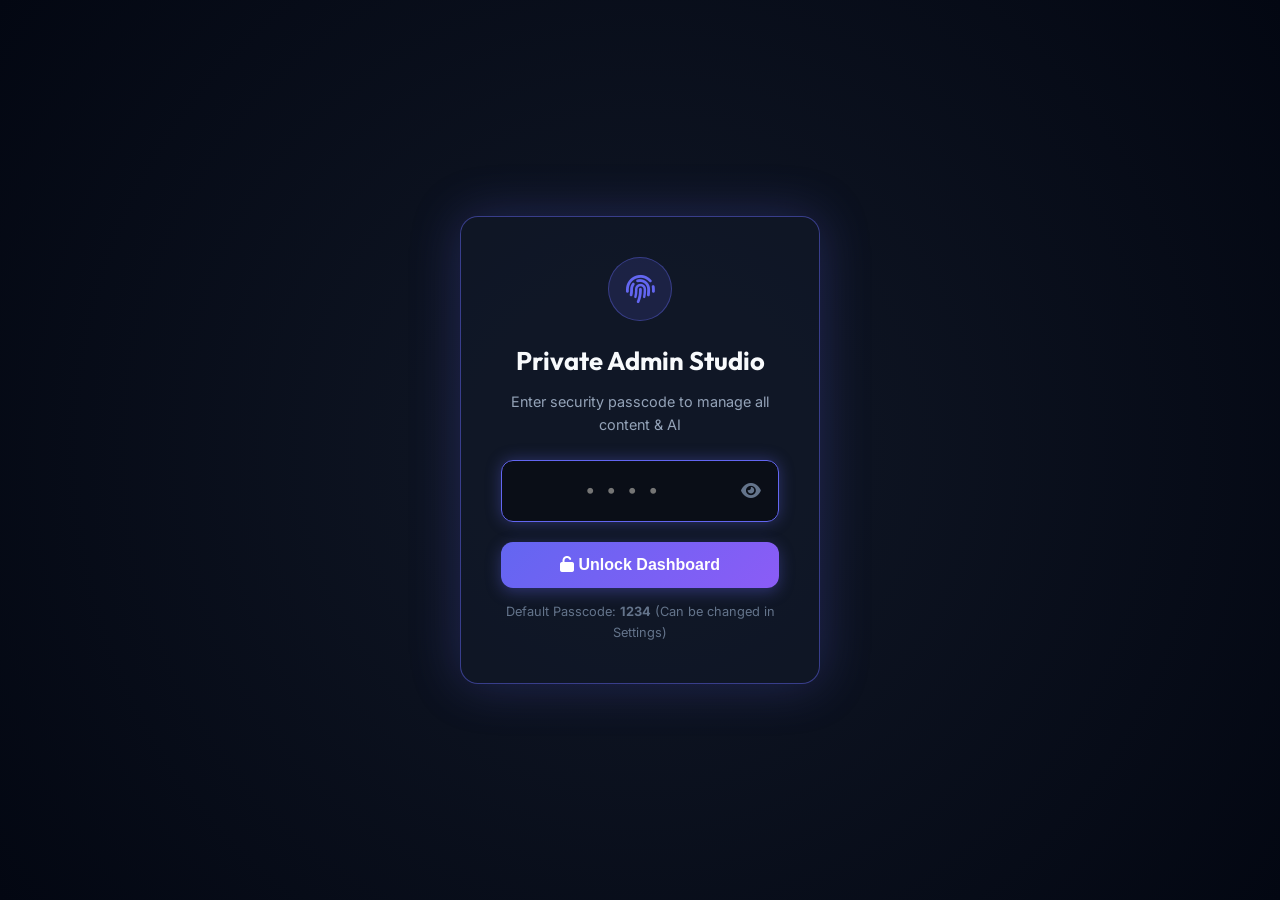
==== commit f2233817: "feat: add AI assistant chatbot with voice recognition, dual modes, and admin styling" ====
--- a/admin.html
+++ b/admin.html
@@ -4,6 +4,7 @@
   <meta charset="UTF-8">
   <meta name="viewport" content="width=device-width, initial-scale=1.0">
   <title>Agent 47 | Private Admin Studio</title>
+  <link rel="icon" type="image/svg+xml" href="data:image/svg+xml,%3Csvg xmlns='http://www.w3.org/2000/svg' viewBox='0 0 100 100'%3E%3Crect width='100' height='100' rx='25' fill='%23070a13'/%3E%3Cpath d='M30 35 L50 65 L70 35' stroke='%2300ff88' stroke-width='9' stroke-linecap='round' stroke-linejoin='round' fill='none'/%3E%3Ccircle cx='50' cy='65' r='6' fill='%2300f0ff'/%3E%3C/svg%3E">
 
   <!-- Google Fonts & Font Awesome Icons -->
   <link rel="stylesheet" href="https://cdnjs.cloudflare.com/ajax/libs/font-awesome/6.5.1/css/all.min.css" integrity="sha512-DTOQO9RWCH3ppGqcWaEA1BIZOC6xxalwEsw9c2QQeAIftl+Vegovlnee1c9QX4TctnWMn13TZye+giMm8e2LwA==" crossorigin="anonymous" referrerpolicy="no-referrer" />
@@ -17,8 +18,8 @@
   </script>
 
   <!-- Custom Admin Styles -->
-  <link rel="stylesheet" href="css/style.css?v=2.6">
-  <link rel="stylesheet" href="css/admin.css?v=2.6">
+  <link rel="stylesheet" href="css/style.css?v=3.0">
+  <link rel="stylesheet" href="css/admin.css?v=3.0">
 </head>
 <body>
 
@@ -33,6 +34,9 @@
 
       <div class="pin-input-wrap">
         <input type="password" id="pin-input" class="pin-input" placeholder="••••" maxlength="12" autofocus autocomplete="off">
+        <button type="button" class="pin-toggle-visibility" id="pin-toggle-btn" title="Show/Hide Passcode">
+          <i class="fas fa-eye" id="pin-eye-icon"></i>
+        </button>
       </div>
 
       <button class="pin-btn" id="pin-submit-btn">
@@ -81,6 +85,14 @@
           <i class="fas fa-graduation-cap"></i>
           <span>Learning Roadmap</span>
         </div>
+      </div>
+
+      <div class="nav-item" data-view="view-diary">
+        <div class="nav-item-left">
+          <i class="fas fa-book-open" style="color: #c084fc;"></i>
+          <span>My Diary (মনের কথা)</span>
+        </div>
+        <span class="badge-tag" style="font-size: 0.65rem; background: rgba(168,85,247,0.15); color: #c084fc; border: 1px solid rgba(168,85,247,0.3);">LOCK/UNLOCK</span>
       </div>
 
       <div class="nav-item" data-view="view-resources">
@@ -153,14 +165,22 @@
     </div>
   </aside>
 
+  <!-- Sidebar Backdrop Overlay for Mobile -->
+  <div class="admin-sidebar-backdrop" id="admin-sidebar-backdrop"></div>
+
   <!-- ADMIN MAIN CONTENT -->
   <main class="admin-main">
     
     <!-- Top Header -->
     <header class="admin-header">
-      <div class="header-title-group">
-        <h1 id="current-view-title">Dashboard Overview</h1>
-        <p id="current-view-desc">Live overview of your personal brand platform</p>
+      <div class="header-left-wrap">
+        <button class="admin-sidebar-toggle" id="admin-sidebar-toggle" aria-label="Toggle Navigation Sidebar" title="Menu">
+          <i class="fas fa-bars"></i>
+        </button>
+        <div class="header-title-group">
+          <h1 id="current-view-title">Dashboard Overview</h1>
+          <p id="current-view-desc">Live overview of your personal brand platform</p>
+        </div>
       </div>
 
       <div class="header-actions">
@@ -252,6 +272,28 @@
 
       <!-- VIEW 2: BIO & PROFILE -->
       <section class="admin-view" id="view-bio">
+        <!-- 1-Click Identity Presets Bar -->
+        <div class="admin-card" style="margin-bottom: 24px; background: linear-gradient(135deg, rgba(99, 102, 241, 0.12) 0%, rgba(6, 182, 212, 0.08) 100%); border-color: rgba(99, 102, 241, 0.35);">
+          <div style="display: flex; justify-content: space-between; align-items: center; flex-wrap: wrap; gap: 16px;">
+            <div>
+              <h3 style="font-family: var(--font-heading); font-size: 1.1rem; color: #fff; margin-bottom: 4px; display: flex; align-items: center; gap: 8px;">
+                <i class="fas fa-magic" style="color: #00ff88;"></i> 1-Click Identity & Presentation Presets
+              </h3>
+              <p style="font-size: 0.85rem; color: var(--text-muted); margin: 0;">
+                Instantly switch between an ultra-professional enterprise business profile and the stealth cyber operative persona.
+              </p>
+            </div>
+            <div style="display: flex; gap: 10px; flex-wrap: wrap;">
+              <button type="button" class="btn-action" style="background: rgba(0, 255, 136, 0.18); color: #00ff88; border: 1px solid rgba(0, 255, 136, 0.4); font-weight: 600;" onclick="handleApplyPresetUI('business')">
+                <i class="fas fa-briefcase"></i> Load Business Executive Preset
+              </button>
+              <button type="button" class="btn-action" style="background: rgba(0, 240, 255, 0.18); color: #00f0ff; border: 1px solid rgba(0, 240, 255, 0.4); font-weight: 600;" onclick="handleApplyPresetUI('cyber')">
+                <i class="fas fa-user-secret"></i> Load Cyber Operative Preset
+              </button>
+            </div>
+          </div>
+        </div>
+
         <div class="admin-card">
           <div class="admin-card-header">
             <div>
@@ -340,6 +382,34 @@
             </button>
           </form>
         </div>
+
+        <!-- CLIENT SERVICES & BUSINESS SOLUTIONS CMS CARD -->
+        <div class="admin-card" style="margin-top: 30px;">
+          <div class="admin-card-header">
+            <div>
+              <h3 class="admin-card-title"><i class="fas fa-handshake" style="color: var(--secondary);"></i> Client Services & Offerings</h3>
+              <p class="admin-card-desc">Manage the technical solutions, deliverables, and services you provide to clients and businesses</p>
+            </div>
+            <button class="btn-action btn-primary" onclick="openAddServiceModal()">
+              <i class="fas fa-plus"></i> Add New Service
+            </button>
+          </div>
+
+          <div class="table-responsive">
+            <table class="admin-table">
+              <thead>
+                <tr>
+                  <th>Service Title</th>
+                  <th>Badge</th>
+                  <th>Est. Turnaround</th>
+                  <th>Deliverables</th>
+                  <th>Actions</th>
+                </tr>
+              </thead>
+              <tbody id="services-table-body"></tbody>
+            </table>
+          </div>
+        </div>
       </section>
 
       <!-- VIEW 3: SKILLS MATRIX -->
@@ -355,28 +425,32 @@
             </button>
           </div>
 
-          <table class="admin-table">
-            <thead>
-              <tr>
-                <th>Skill Name</th>
-                <th>Category</th>
-                <th>Proficiency</th>
-                <th>Tier</th>
-                <th>Actions</th>
-              </tr>
-            </thead>
-            <tbody id="skills-table-body"></tbody>
-          </table>
+          <div class="table-responsive">
+            <table class="admin-table">
+              <thead>
+                <tr>
+                  <th>Skill Name</th>
+                  <th>Category</th>
+                  <th>Role / Priority</th>
+                  <th>Proficiency</th>
+                  <th>Tier</th>
+                  <th>Actions</th>
+                </tr>
+              </thead>
+              <tbody id="skills-table-body"></tbody>
+            </table>
+          </div>
         </div>
       </section>
 
-      <!-- VIEW 4: LEARNING ROADMAP (KI KI SIKI) -->
+      <!-- VIEW 4: WORK & LEARNING TRACKER STUDIO -->
       <section class="admin-view" id="view-learning">
-        <div class="admin-card">
-          <div class="admin-card-header">
-            <div>
-              <h3 class="admin-card-title">Currently Learning Roadmap</h3>
-              <p class="admin-card-desc">Share technologies, frameworks, and subjects you are currently mastering</p>
+        <!-- Card 1: Roadmap Goals & Milestones -->
+        <div class="admin-card">
+          <div class="admin-card-header">
+            <div>
+              <h3 class="admin-card-title"><i class="fas fa-graduation-cap" style="color: var(--primary);"></i> Learning Roadmap & Milestones</h3>
+              <p class="admin-card-desc">Track active skill acquisition, milestone checklists, and promote mastered goals directly to Skills or Projects</p>
             </div>
             <button class="btn-action btn-primary" onclick="openAddLearningModal()">
               <i class="fas fa-plus"></i> Add Learning Goal
@@ -385,6 +459,83 @@
 
           <div id="learning-admin-list"></div>
         </div>
+
+        <!-- Card 2: Daily Work & Study Journal -->
+        <div class="admin-card" style="margin-top: 30px;">
+          <div class="admin-card-header">
+            <div>
+              <h3 class="admin-card-title"><i class="fas fa-history" style="color: #00ff88;"></i> Daily Work & Study Activity Journal</h3>
+              <p class="admin-card-desc">Log your daily progress, hours invested, code repositories, and proof of work</p>
+            </div>
+            <button class="btn-action btn-primary" style="background: rgba(0, 255, 136, 0.2); color: #00ff88; border-color: rgba(0, 255, 136, 0.4);" onclick="openAddWorkLogModal()">
+              <i class="fas fa-plus-circle"></i> Log Today's Work
+            </button>
+          </div>
+
+          <div class="table-responsive">
+            <table class="admin-table">
+              <thead>
+                <tr>
+                  <th>Date</th>
+                  <th>Category</th>
+                  <th>Hours</th>
+                  <th>Subject & Accomplishment</th>
+                  <th>Proof Link</th>
+                  <th>Status</th>
+                  <th>Actions</th>
+                </tr>
+              </thead>
+              <tbody id="work-logs-admin-tbody"></tbody>
+            </table>
+          </div>
+        </div>
+      </section>
+
+      <!-- VIEW: MY DIARY & PERSONAL REFLECTIONS (মনের কথা) -->
+      <section class="admin-view" id="view-diary">
+        <div class="admin-card">
+          <div class="admin-card-header">
+            <div>
+              <h3 class="admin-card-title"><i class="fas fa-book-open" style="color: #c084fc;"></i> My Diary & Personal Reflections (মনের কথা)</h3>
+              <p class="admin-card-desc">Write your personal thoughts, daily learnings, and life updates. Toggle visibility with 1-click between 🔒 Private (strictly admin only) and 🌐 Public (visible to everybody on your portfolio).</p>
+            </div>
+            <button class="btn-action btn-primary" onclick="openAddDiaryModal()" style="background: linear-gradient(135deg, #a855f7, #6366f1); border-color: rgba(168,85,247,0.4);">
+              <i class="fas fa-plus"></i> Write New Diary Entry
+            </button>
+          </div>
+
+          <!-- Diary Stats Cards -->
+          <div class="diary-admin-stats-row">
+            <div class="diary-stat-box">
+              <span class="diary-stat-num" id="diary-stat-total">0</span>
+              <span class="diary-stat-label">Total Reflections</span>
+            </div>
+            <div class="diary-stat-box" style="border-color: rgba(16, 185, 129, 0.35);">
+              <span class="diary-stat-num" style="color: #34d399;" id="diary-stat-public">0</span>
+              <span class="diary-stat-label">🌐 Public (সবাই দেখবে)</span>
+            </div>
+            <div class="diary-stat-box" style="border-color: rgba(239, 68, 68, 0.35);">
+              <span class="diary-stat-num" style="color: #f87171;" id="diary-stat-private">0</span>
+              <span class="diary-stat-label">🔒 Private (শুধুমাত্র আমি)</span>
+            </div>
+          </div>
+
+          <!-- Diary Filter Tabs & Search -->
+          <div class="diary-admin-controls">
+            <div class="diary-admin-tabs">
+              <button class="diary-admin-tab active" data-diary-admin-filter="all" onclick="filterDiaryAdmin('all')">All Entries</button>
+              <button class="diary-admin-tab" data-diary-admin-filter="public" onclick="filterDiaryAdmin('public')">🌐 Public Only</button>
+              <button class="diary-admin-tab" data-diary-admin-filter="private" onclick="filterDiaryAdmin('private')">🔒 Private Only</button>
+            </div>
+            <div class="diary-admin-search-box">
+              <i class="fas fa-search"></i>
+              <input type="text" id="diary-admin-search" placeholder="Search by title, tag, or content..." oninput="handleDiaryAdminSearch(this.value)">
+            </div>
+          </div>
+
+          <!-- Diary Entries List -->
+          <div id="diary-admin-list"></div>
+        </div>
       </section>
 
       <!-- VIEW 5: RESOURCES HUB -->
@@ -400,19 +551,21 @@
             </button>
           </div>
 
-          <table class="admin-table">
-            <thead>
-              <tr>
-                <th>Resource Title</th>
-                <th>Category</th>
-                <th>Type</th>
-                <th>Size</th>
-                <th>Download Link</th>
-                <th>Actions</th>
-              </tr>
-            </thead>
-            <tbody id="resources-table-body"></tbody>
-          </table>
+          <div class="table-responsive">
+            <table class="admin-table">
+              <thead>
+                <tr>
+                  <th>Resource Title</th>
+                  <th>Category</th>
+                  <th>Type</th>
+                  <th>Size</th>
+                  <th>Download Link</th>
+                  <th>Actions</th>
+                </tr>
+              </thead>
+              <tbody id="resources-table-body"></tbody>
+            </table>
+          </div>
         </div>
       </section>
 
@@ -592,18 +745,20 @@
             </div>
           </div>
 
-          <table class="admin-table">
-            <thead>
-              <tr>
-                <th>Date</th>
-                <th>Sender Name</th>
-                <th>Email</th>
-                <th>Message Snippet</th>
-                <th>Actions</th>
-              </tr>
-            </thead>
-            <tbody id="messages-table-body"></tbody>
-          </table>
+          <div class="table-responsive">
+            <table class="admin-table">
+              <thead>
+                <tr>
+                  <th>Date</th>
+                  <th>Sender Name</th>
+                  <th>Email</th>
+                  <th>Message Snippet</th>
+                  <th>Actions</th>
+                </tr>
+              </thead>
+              <tbody id="messages-table-body"></tbody>
+            </table>
+          </div>
         </div>
       </section>
 
@@ -811,9 +966,18 @@
           </div>
 
           <div class="form-field">
-            <label class="form-label">Badge Tier</label>
-            <input type="text" id="skill-badge" class="form-control" placeholder="e.g. Expert, Advanced" required>
-          </div>
+            <label class="form-label">Role in Career / Arsenal</label>
+            <select id="skill-importance" class="form-control" required>
+              <option value="core">🌟 Core Stack (Main Weapon)</option>
+              <option value="secondary">🛠️ Supporting Stack (Secondary)</option>
+              <option value="optional">🔮 Optional / Exploring</option>
+            </select>
+          </div>
+        </div>
+
+        <div class="form-field">
+          <label class="form-label">Badge Tier</label>
+          <input type="text" id="skill-badge" class="form-control" placeholder="e.g. Expert, Advanced, Proficient" required>
         </div>
 
         <div class="form-field">
@@ -846,7 +1010,7 @@
 
         <div class="form-field">
           <label class="form-label">Description / Summary</label>
-          <textarea id="learn-desc" class="form-control" rows="3" placeholder="What are you building or mastering in this topic?" required></textarea>
+          <textarea id="learn-desc" class="form-control" rows="2" placeholder="What are you building or mastering in this topic?" required></textarea>
         </div>
 
         <div class="form-grid-2">
@@ -856,9 +1020,14 @@
           </div>
 
           <div class="form-field">
-            <label class="form-label">Progress: <span id="learn-progress-val" style="color: var(--secondary);">75%</span></label>
-            <input type="range" id="learn-progress" min="5" max="100" value="75" style="width: 100%; accent-color: var(--secondary);">
-          </div>
+            <label class="form-label">Hours Invested</label>
+            <input type="number" id="learn-hours" class="form-control" placeholder="e.g. 35" min="0" step="0.5">
+          </div>
+        </div>
+
+        <div class="form-field">
+          <label class="form-label">Progress: <span id="learn-progress-val" style="color: var(--secondary);">75%</span></label>
+          <input type="range" id="learn-progress" min="5" max="100" value="75" style="width: 100%; accent-color: var(--secondary);">
         </div>
 
         <div class="form-field">
@@ -866,7 +1035,125 @@
           <input type="text" id="learn-tags" class="form-control" placeholder="LangChain, Gemini 1.5, Vector DB" required>
         </div>
 
+        <div class="form-field">
+          <label class="form-label">Key Milestones (one per line, start with [x] for completed, [ ] for pending)</label>
+          <textarea id="learn-milestones" class="form-control" rows="4" placeholder="[x] Prompt chaining & system instructions
+[x] Function calling & tool execution
+[ ] Vector store embeddings & RAG
+[ ] Production swarm coordination"></textarea>
+        </div>
+
         <button type="submit" class="btn-action btn-primary" style="width: 100%; justify-content: center; margin-top: 14px;">Save Learning Goal</button>
+      </form>
+    </div>
+  </div>
+
+  <!-- Work & Study Log Modal -->
+  <div class="admin-modal-overlay" id="work-log-modal">
+    <div class="admin-modal-box">
+      <div class="modal-header">
+        <h3 id="work-log-modal-title">Log Today's Work / Study Activity</h3>
+        <button class="modal-close-btn" onclick="closeModal('work-log-modal')">&times;</button>
+      </div>
+      <form id="work-log-modal-form">
+        <div class="form-grid-2">
+          <div class="form-field">
+            <label class="form-label">Date</label>
+            <input type="date" id="log-date" class="form-control" required>
+          </div>
+
+          <div class="form-field">
+            <label class="form-label">Category</label>
+            <select id="log-category" class="form-control" required>
+              <option value="AI & Full-Stack">AI & Full-Stack</option>
+              <option value="Frontend & UI">Frontend & UI</option>
+              <option value="Backend & APIs">Backend & APIs</option>
+              <option value="DevOps & Cloud">DevOps & Cloud</option>
+              <option value="Architecture & Security">Architecture & Security</option>
+              <option value="General Work">General Work</option>
+            </select>
+          </div>
+        </div>
+
+        <div class="form-grid-2">
+          <div class="form-field">
+            <label class="form-label">Hours Spent</label>
+            <input type="text" id="log-hours" class="form-control" placeholder="e.g. 4.5 hrs" required>
+          </div>
+
+          <div class="form-field">
+            <label class="form-label">Status</label>
+            <select id="log-status" class="form-control" required>
+              <option value="Completed">Completed</option>
+              <option value="In Progress">In Progress</option>
+            </select>
+          </div>
+        </div>
+
+        <div class="form-field">
+          <label class="form-label">Task / Subject Title</label>
+          <input type="text" id="log-title" class="form-control" placeholder="e.g. Built REST API with JWT Auth & Docker" required>
+        </div>
+
+        <div class="form-field">
+          <label class="form-label">Accomplishment Description & Notes</label>
+          <textarea id="log-desc" class="form-control" rows="3" placeholder="What technical breakthrough or feature did you engineer today?" required></textarea>
+        </div>
+
+        <div class="form-field">
+          <label class="form-label">Proof Link (GitHub Repo, Commit, or Live Demo URL)</label>
+          <input type="url" id="log-proof" class="form-control" placeholder="https://github.com/..." required>
+        </div>
+
+        <button type="submit" class="btn-action btn-primary" style="width: 100%; justify-content: center; margin-top: 14px;">Save Activity Log</button>
+      </form>
+    </div>
+  </div>
+
+  <!-- Service Modal -->
+  <div class="admin-modal-overlay" id="service-modal">
+    <div class="admin-modal-box">
+      <div class="modal-header">
+        <h3 id="service-modal-title">Add Client Service Offering</h3>
+        <button class="modal-close-btn" onclick="closeModal('service-modal')">&times;</button>
+      </div>
+      <form id="service-modal-form">
+        <div class="form-field">
+          <label class="form-label">Service Title</label>
+          <input type="text" id="srv-title" class="form-control" placeholder="e.g. Full-Stack Web & SaaS Engineering" required>
+        </div>
+
+        <div class="form-grid-2">
+          <div class="form-field">
+            <label class="form-label">FontAwesome Icon Class</label>
+            <input type="text" id="srv-icon" class="form-control" placeholder="fas fa-laptop-code" required>
+          </div>
+
+          <div class="form-field">
+            <label class="form-label">Badge Tag</label>
+            <input type="text" id="srv-badge" class="form-control" placeholder="e.g. Core Solution, High Demand" required>
+          </div>
+        </div>
+
+        <div class="form-field">
+          <label class="form-label">Est. Turnaround Time</label>
+          <input type="text" id="srv-turnaround" class="form-control" placeholder="e.g. 1 - 2 Weeks" required>
+        </div>
+
+        <div class="form-field">
+          <label class="form-label">Service Description</label>
+          <textarea id="srv-desc" class="form-control" rows="3" placeholder="Explain the business value and what problems this solves for the client..." required></textarea>
+        </div>
+
+        <div class="form-field">
+          <label class="form-label">Key Deliverables (one per line)</label>
+          <textarea id="srv-deliverables" class="form-control" rows="3" placeholder="Custom Web Application
+Admin Dashboard & API
+Database Architecture & Migrations
+Production Cloud Deployment" required></textarea>
+        </div>
+
+        <button type="submit" class="btn-action btn-primary" style="width: 100%; justify-content: center; margin-top: 14px;">Save Service</button>
       </form>
     </div>
   </div>
@@ -1015,6 +1302,74 @@
     </div>
   </div>
 
+  <!-- Diary Entry Modal (মনের কথা - Public / Private Selector) -->
+  <div class="admin-modal-overlay" id="diary-modal">
+    <div class="admin-modal-box">
+      <div class="modal-header">
+        <h3 id="diary-modal-title"><i class="fas fa-book-open" style="color: #c084fc;"></i> Write Diary Entry (মনের কথা)</h3>
+        <button class="modal-close-btn" onclick="closeModal('diary-modal')">&times;</button>
+      </div>
+      <form id="diary-modal-form">
+        <input type="hidden" id="diary-id">
+
+        <div class="form-field">
+          <label class="form-label">Entry Title (শিরোনাম)</label>
+          <input type="text" id="diary-title" class="form-control" placeholder="e.g. আজকের উপলব্ধি ও আগামী দিনের পরিকল্পনা" required>
+        </div>
+
+        <div class="form-grid-2">
+          <div class="form-field">
+            <label class="form-label">Date (তারিখ)</label>
+            <input type="date" id="diary-date" class="form-control" required>
+          </div>
+
+          <div class="form-field">
+            <label class="form-label">Mood / Emotion (মুড)</label>
+            <input type="text" id="diary-mood" class="form-control" placeholder="e.g. 🔥 Determined, 🚀 Inspired, 🧘 Calm" list="mood-suggestions" required>
+            <datalist id="mood-suggestions">
+              <option value="🔥 Determined">
+              <option value="🚀 Inspired">
+              <option value="💡 Reflection">
+              <option value="🎯 Laser Focused">
+              <option value="🧘 Calm & Thoughtful">
+              <option value="⚡ Energetic">
+              <option value="🔒 Private Thoughts">
+            </datalist>
+          </div>
+        </div>
+
+        <!-- KEY PRIVACY SELECTOR -->
+        <div class="form-field">
+          <label class="form-label" style="display: flex; align-items: center; justify-content: space-between;">
+            <span><i class="fas fa-eye"></i> Visibility & Privacy (কে কে দেখবে?)</span>
+            <span style="font-size: 0.75rem; color: #c084fc; font-weight: 700;">Selective Sharing Control</span>
+          </label>
+          <select id="diary-is-public" class="form-control" style="font-weight: 600; padding: 10px 14px; border-color: rgba(168,85,247,0.4);" required>
+            <option value="false">🔒 PRIVATE — শুধুমাত্র আমি দেখবো (Confidential / Hidden from public site)</option>
+            <option value="true">🌐 PUBLIC — সবাই দেখবে (Visible on your live portfolio website)</option>
+          </select>
+          <small style="color: var(--text-muted); font-size: 0.78rem; display: block; margin-top: 4px;">
+            <i class="fas fa-shield-alt"></i> Private নির্বাচন করলে এটি কখনোই আপনার পাবলিক পোর্টফোলিওতে শো করবে না। শুধুমাত্র এই অ্যাডমিন প্যানেলে সংরক্ষিত থাকবে।
+          </small>
+        </div>
+
+        <div class="form-field">
+          <label class="form-label">Tags (ট্যাগ - comma separated)</label>
+          <input type="text" id="diary-tags" class="form-control" placeholder="Mindset, Growth, Coding, Life" required>
+        </div>
+
+        <div class="form-field">
+          <label class="form-label">Content / Moner Kotha (মনের কথা বিস্তারিত)</label>
+          <textarea id="diary-content" class="form-control" rows="6" placeholder="আপনার মনের কথা, ভাবনা, আজকের দিনের অর্জন বা আত্মোপলব্ধি লিখুন..." required></textarea>
+        </div>
+
+        <button type="submit" class="btn-action btn-primary" style="width: 100%; justify-content: center; margin-top: 14px; background: linear-gradient(135deg, #a855f7, #6366f1); border-color: rgba(168,85,247,0.4);">
+          <i class="fas fa-save"></i> Save Diary Entry
+        </button>
+      </form>
+    </div>
+  </div>
+
   <!-- AI Rule Modal -->
   <div class="admin-modal-overlay" id="rule-modal">
     <div class="admin-modal-box">
@@ -1042,7 +1397,7 @@
   <div class="toast-container" id="toast-container"></div>
 
   <!-- Scripts -->
-  <script src="js/profile-data.js?v=2.6"></script>
-  <script src="js/admin.js?v=2.6"></script>
+  <script src="js/profile-data.js?v=3.0"></script>
+  <script src="js/admin.js?v=3.0"></script>
 </body>
 </html>
--- a/css/style.css
+++ b/css/style.css
@@ -2509,25 +2509,2038 @@
   }
 }
 
+/* ==========================================================
+   SCROLL READING PROGRESS BAR (HUD STYLE)
+   ========================================================== */
+.scroll-progress-bar {
+  position: fixed;
+  top: 0;
+  left: 0;
+  height: 3px;
+  width: 0%;
+  background: linear-gradient(90deg, #00f0ff 0%, #6366f1 50%, #a855f7 75%, #ec4899 100%);
+  box-shadow: 0 0 12px rgba(0, 240, 255, 0.8), 0 0 20px rgba(99, 102, 241, 0.5);
+  z-index: 10000;
+  transition: width 0.1s cubic-bezier(0.2, 0.8, 0.4, 1);
+  pointer-events: none;
+}
+
+/* ==========================================================
+   SFX TOGGLE BUTTON
+   ========================================================== */
+.sfx-toggle-btn.active {
+  color: #00ff88;
+  border-color: rgba(0, 255, 136, 0.4);
+  box-shadow: 0 0 15px rgba(0, 255, 136, 0.3);
+}
+
+/* ==========================================================
+   MOBILE HAMBURGER & DRAWER
+   ========================================================== */
+.nav-hamburger {
+  display: none;
+  flex-direction: column;
+  justify-content: space-around;
+  width: 40px;
+  height: 40px;
+  background: rgba(255, 255, 255, 0.06);
+  border: 1px solid var(--bg-card-border);
+  border-radius: var(--radius-sm);
+  padding: 10px 8px;
+  cursor: pointer;
+  z-index: 101;
+  transition: var(--transition);
+}
+
+.nav-hamburger span {
+  display: block;
+  width: 100%;
+  height: 2px;
+  background: var(--text-main);
+  border-radius: 2px;
+  transition: all 0.3s cubic-bezier(0.4, 0, 0.2, 1);
+}
+
+.nav-hamburger:hover {
+  background: rgba(99, 102, 241, 0.2);
+  border-color: var(--primary);
+}
+
+.nav-hamburger.active span:nth-child(1) {
+  transform: translateY(6px) rotate(45deg);
+}
+
+.nav-hamburger.active span:nth-child(2) {
+  opacity: 0;
+  transform: translateX(-10px);
+}
+
+.nav-hamburger.active span:nth-child(3) {
+  transform: translateY(-6px) rotate(-45deg);
+}
+
+.mobile-nav-backdrop {
+  position: fixed;
+  inset: 0;
+  background: rgba(3, 7, 18, 0.7);
+  backdrop-filter: blur(8px);
+  -webkit-backdrop-filter: blur(8px);
+  z-index: 998;
+  opacity: 0;
+  visibility: hidden;
+  transition: opacity 0.3s ease, visibility 0.3s ease;
+}
+
+.mobile-nav-backdrop.open {
+  opacity: 1;
+  visibility: visible;
+}
+
+.mobile-nav-drawer {
+  position: fixed;
+  top: 0;
+  right: -320px;
+  width: 290px;
+  height: 100vh;
+  background: rgba(10, 15, 29, 0.96);
+  backdrop-filter: blur(20px);
+  -webkit-backdrop-filter: blur(20px);
+  border-left: 1px solid var(--bg-card-border);
+  box-shadow: -10px 0 40px rgba(0, 0, 0, 0.7);
+  z-index: 999;
+  display: flex;
+  flex-direction: column;
+  padding: 24px;
+  transition: right 0.35s cubic-bezier(0.4, 0, 0.2, 1);
+}
+
+[data-theme="light"] .mobile-nav-drawer {
+  background: rgba(255, 255, 255, 0.96);
+  border-left-color: rgba(203, 213, 225, 0.85);
+  box-shadow: -10px 0 40px rgba(15, 23, 42, 0.15);
+}
+
+.mobile-nav-drawer.open {
+  right: 0;
+}
+
+.mobile-nav-header {
+  display: flex;
+  align-items: center;
+  justify-content: space-between;
+  padding-bottom: 20px;
+  border-bottom: 1px solid var(--bg-card-border);
+  margin-bottom: 20px;
+}
+
+.mobile-nav-header .brand-logo {
+  gap: 10px;
+  font-size: 1.15rem;
+}
+
+.mobile-nav-close {
+  background: rgba(255, 255, 255, 0.08);
+  border: 1px solid var(--bg-card-border);
+  color: var(--text-muted);
+  width: 34px;
+  height: 34px;
+  border-radius: 50%;
+  display: flex;
+  align-items: center;
+  justify-content: center;
+  cursor: pointer;
+  transition: var(--transition);
+}
+
+.mobile-nav-close:hover {
+  color: #fff;
+  background: var(--primary);
+}
+
+.mobile-nav-links {
+  list-style: none;
+  display: flex;
+  flex-direction: column;
+  gap: 8px;
+  flex: 1;
+  overflow-y: auto;
+  padding: 0;
+  margin: 0;
+}
+
+.mobile-nav-link {
+  display: flex;
+  align-items: center;
+  gap: 12px;
+  padding: 12px 14px;
+  border-radius: var(--radius-sm);
+  color: var(--text-muted);
+  text-decoration: none;
+  font-size: 0.95rem;
+  font-weight: 500;
+  transition: var(--transition);
+  border: 1px solid transparent;
+}
+
+.mobile-nav-link i {
+  width: 20px;
+  text-align: center;
+  color: var(--secondary);
+}
+
+.mobile-nav-link:hover,
+.mobile-nav-link.active {
+  color: #fff;
+  background: rgba(99, 102, 241, 0.15);
+  border-color: rgba(99, 102, 241, 0.35);
+}
+
+.mobile-nav-link.vip-link {
+  color: var(--gold);
+}
+
+.mobile-nav-link.vip-link i {
+  color: var(--gold);
+}
+
+.mobile-nav-footer {
+  padding-top: 16px;
+  border-top: 1px solid var(--bg-card-border);
+}
+
+/* ==========================================================
+   PROJECTS CONTROLS
+   ========================================================== */
+.projects-controls {
+  display: flex;
+  align-items: center;
+  justify-content: space-between;
+  gap: 20px;
+  margin-bottom: 35px;
+  flex-wrap: wrap;
+}
+
+/* ==========================================================
+   COPY EMAIL CHIP
+   ========================================================== */
+.contact-label-row {
+  display: flex;
+  align-items: center;
+  gap: 12px;
+  margin-bottom: 4px;
+}
+
+.btn-copy-chip {
+  background: rgba(99, 102, 241, 0.15);
+  border: 1px solid rgba(99, 102, 241, 0.35);
+  color: #c7d2fe;
+  font-size: 0.72rem;
+  font-weight: 600;
+  padding: 3px 8px;
+  border-radius: var(--radius-full);
+  cursor: pointer;
+  display: inline-flex;
+  align-items: center;
+  gap: 5px;
+  transition: var(--transition);
+}
+
+.btn-copy-chip:hover {
+  background: var(--primary);
+  color: #fff;
+  box-shadow: 0 0 10px var(--primary-glow);
+}
+
+/* ==========================================================
+   FLOATING BACK TO TOP BUTTON
+   ========================================================== */
+.back-to-top-btn {
+  position: fixed;
+  bottom: 30px;
+  left: 30px;
+  width: 46px;
+  height: 46px;
+  border-radius: 50%;
+  background: rgba(15, 23, 42, 0.85);
+  backdrop-filter: blur(12px);
+  -webkit-backdrop-filter: blur(12px);
+  border: 1px solid var(--bg-card-border);
+  color: var(--text-main);
+  display: flex;
+  align-items: center;
+  justify-content: center;
+  font-size: 1.1rem;
+  cursor: pointer;
+  box-shadow: var(--shadow-md);
+  z-index: 90;
+  opacity: 0;
+  visibility: hidden;
+  transform: translateY(15px);
+  transition: all 0.3s cubic-bezier(0.4, 0, 0.2, 1);
+}
+
+[data-theme="light"] .back-to-top-btn {
+  background: rgba(255, 255, 255, 0.9);
+  border-color: rgba(203, 213, 225, 0.85);
+}
+
+.back-to-top-btn.visible {
+  opacity: 1;
+  visibility: visible;
+  transform: translateY(0);
+}
+
+.back-to-top-btn:hover {
+  background: var(--grad-primary);
+  color: #fff;
+  box-shadow: 0 0 20px var(--primary-glow);
+  transform: translateY(-4px);
+}
+
+/* ==========================================================
+   HUD TOAST NOTIFICATION CARDS
+   ========================================================== */
+.hud-toast-container {
+  position: fixed;
+  top: 25px;
+  right: 25px;
+  z-index: 10001;
+  display: flex;
+  flex-direction: column;
+  gap: 12px;
+  pointer-events: none;
+}
+
+.hud-toast {
+  pointer-events: auto;
+  min-width: 290px;
+  max-width: 420px;
+  background: rgba(13, 20, 39, 0.94);
+  backdrop-filter: blur(16px);
+  -webkit-backdrop-filter: blur(16px);
+  border: 1px solid rgba(0, 240, 255, 0.4);
+  box-shadow: 0 10px 30px rgba(0, 0, 0, 0.5), 0 0 20px rgba(0, 240, 255, 0.2);
+  border-radius: var(--radius-sm);
+  padding: 14px 18px;
+  display: flex;
+  align-items: center;
+  gap: 14px;
+  color: #fff;
+  font-size: 0.9rem;
+  font-family: var(--font-body);
+  transform: translateX(50px);
+  opacity: 0;
+  transition: all 0.3s cubic-bezier(0.34, 1.56, 0.64, 1);
+  position: relative;
+  overflow: hidden;
+}
+
+.hud-toast.show {
+  transform: translateX(0);
+  opacity: 1;
+}
+
+.hud-toast::before {
+  content: '';
+  position: absolute;
+  left: 0;
+  top: 0;
+  bottom: 0;
+  width: 4px;
+  background: var(--secondary);
+}
+
+.hud-toast.success::before { background: #00ff88; }
+.hud-toast.warning::before { background: var(--gold); }
+.hud-toast.danger::before { background: #ef4444; }
+
+.hud-toast i {
+  font-size: 1.25rem;
+  color: var(--secondary);
+}
+.hud-toast.success i { color: #00ff88; }
+.hud-toast.warning i { color: var(--gold); }
+.hud-toast.danger i { color: #ef4444; }
+
+[data-theme="light"] .hud-toast {
+  background: rgba(255, 255, 255, 0.96);
+  color: #0f172a;
+  box-shadow: 0 10px 30px rgba(15, 23, 42, 0.15);
+}
+
+/* ==========================================================
+   CHAT HEADER ACTIONS
+   ========================================================== */
+.chat-header-actions {
+  display: flex;
+  align-items: center;
+  gap: 8px;
+}
+
+.chat-header-btn {
+  background: rgba(255, 255, 255, 0.08);
+  border: 1px solid var(--bg-card-border);
+  color: var(--text-dim);
+  width: 32px;
+  height: 32px;
+  border-radius: 50%;
+  display: flex;
+  align-items: center;
+  justify-content: center;
+  cursor: pointer;
+  font-size: 0.85rem;
+  transition: var(--transition);
+}
+
+.chat-header-btn:hover {
+  background: rgba(239, 68, 68, 0.2);
+  border-color: #ef4444;
+  color: #ef4444;
+}
+
+/* ==========================================================
+   MULTI-DEVICE RESPONSIVENESS (320px -> 4K OPTIMIZED)
+   ========================================================== */
+
+/* --- TABLETS & SMALL LAPTOPS (769px -> 1024px) --- */
+@media (max-width: 1024px) {
+  .hero-grid {
+    gap: 36px;
+  }
+
+  .skills-grid {
+    grid-template-columns: repeat(2, 1fr);
+  }
+
+  .learning-grid,
+  .resources-grid,
+  .projects-grid {
+    grid-template-columns: repeat(2, 1fr);
+  }
+
+  .channels-grid {
+    grid-template-columns: repeat(2, 1fr);
+  }
+}
+
+/* --- TABLETS PORTRAIT & LARGE PHONES (max-width: 768px) --- */
 @media (max-width: 768px) {
+  .container {
+    padding: 0 18px;
+  }
+
+  .hero-section {
+    padding: 50px 0 35px;
+  }
+
+  .hero-grid {
+    grid-template-columns: 1fr;
+    gap: 32px;
+  }
+
+  .hero-content {
+    align-items: center;
+    text-align: center;
+  }
+
   .hero-title {
-    font-size: 2.3rem;
+    font-size: clamp(2rem, 6vw, 2.5rem);
+  }
+
+  .hero-roles {
+    justify-content: center;
+  }
+
+  .hero-cta-group {
+    justify-content: center;
+  }
+
+  .hero-card-container {
+    display: flex;
+    justify-content: center;
+    width: 100%;
+  }
+
+  .glass-profile-card {
+    max-width: 440px;
+    width: 100%;
   }
 
   .nav-links {
     display: none;
   }
 
+  .nav-hamburger {
+    display: flex;
+  }
+
+  .btn-ai-trigger {
+    display: none;
+  }
+
+  .section {
+    padding: 60px 0;
+  }
+
+  .section-header {
+    margin-bottom: 35px;
+  }
+
+  .section-title {
+    font-size: clamp(1.6rem, 5vw, 2rem);
+  }
+
   .skills-controls,
-  .resources-controls {
+  .resources-controls,
+  .projects-controls {
     flex-direction: column;
     align-items: stretch;
+    gap: 14px;
+    margin-bottom: 24px;
+  }
+
+  .skills-filter-tabs,
+  #resources-filter-tabs,
+  #projects-filter-tabs {
+    display: flex;
+    overflow-x: auto;
+    -webkit-overflow-scrolling: touch;
+    scrollbar-width: none;
+    gap: 8px;
+    padding-bottom: 6px;
+    width: 100%;
+    flex-wrap: nowrap;
+  }
+
+  .skills-filter-tabs::-webkit-scrollbar,
+  #resources-filter-tabs::-webkit-scrollbar,
+  #projects-filter-tabs::-webkit-scrollbar {
+    display: none;
+  }
+
+  .filter-tab {
+    white-space: nowrap;
+    flex-shrink: 0;
+    padding: 7px 14px;
+    font-size: 0.85rem;
+  }
+
+  .skills-grid {
+    grid-template-columns: 1fr;
+    gap: 16px;
+  }
+
+  .learning-grid,
+  .resources-grid,
+  .projects-grid,
+  .channels-grid {
+    grid-template-columns: 1fr;
+    gap: 18px;
+  }
+
+  .vip-container-box {
+    padding: 28px 20px;
+  }
+
+  .vip-content-grid {
+    grid-template-columns: 1fr;
+    gap: 28px;
+  }
+
+  .vip-action-box {
+    padding: 24px 18px;
+  }
+
+  .contact-wrapper {
+    grid-template-columns: 1fr;
+    gap: 32px;
   }
 
   .chat-drawer {
+    left: 10px;
+    right: 10px;
+    bottom: 80px;
+    width: calc(100vw - 20px);
+    max-height: calc(100vh - 100px);
+    height: 500px;
+  }
+
+  .back-to-top-btn {
+    bottom: 85px;
+    left: 18px;
+    width: 44px;
+    height: 44px;
+  }
+
+  .hud-toast-container {
     right: 15px;
-    bottom: 85px;
-    width: calc(100vw - 30px);
-    height: 480px;
-  }
-}
+    left: 15px;
+    top: 15px;
+  }
+
+  .hud-toast {
+    min-width: 100%;
+  }
+}
+
+/* --- STANDARD & SMALL PHONES (max-width: 480px) --- */
+@media (max-width: 480px) {
+  .container {
+    padding: 0 14px;
+  }
+
+  .navbar .nav-container {
+    height: 66px;
+  }
+
+  .brand-logo {
+    font-size: 1.15rem;
+    gap: 8px;
+  }
+
+  .brand-avatar-mini {
+    width: 32px;
+    height: 32px;
+    font-size: 0.95rem;
+  }
+
+  .nav-actions {
+    gap: 8px;
+  }
+
+  .theme-toggle-btn,
+  .sfx-toggle-btn {
+    width: 36px;
+    height: 36px;
+    font-size: 0.9rem;
+  }
+
+  .hero-section {
+    padding: 40px 0 25px;
+  }
+
+  .hero-title {
+    font-size: clamp(1.75rem, 7.5vw, 2.15rem);
+    line-height: 1.25;
+  }
+
+  .hero-roles {
+    font-size: 0.9rem;
+    flex-wrap: wrap;
+    justify-content: center;
+    gap: 4px;
+  }
+
+  .hero-description {
+    font-size: 0.88rem;
+    line-height: 1.6;
+  }
+
+  .hero-cta-group {
+    flex-direction: column;
+    width: 100%;
+    gap: 10px;
+  }
+
+  .hero-cta-group a,
+  .hero-cta-group button {
+    width: 100%;
+    justify-content: center;
+    padding: 12px 18px;
+    font-size: 0.9rem;
+  }
+
+  .glass-profile-card {
+    padding: 20px 14px;
+    border-radius: var(--radius-md);
+  }
+
+  .profile-avatar-wrap {
+    width: 110px;
+    height: 110px;
+  }
+
+  .profile-metrics-grid {
+    grid-template-columns: 1fr 1fr;
+    gap: 8px;
+  }
+
+  .metric-item {
+    padding: 10px 8px;
+  }
+
+  .metric-number {
+    font-size: 1.25rem;
+  }
+
+  .metric-label {
+    font-size: 0.72rem;
+  }
+
+  .section {
+    padding: 45px 0;
+  }
+
+  .about-card {
+    padding: 20px 14px;
+  }
+
+  .about-highlight-box {
+    grid-template-columns: 1fr;
+    gap: 12px;
+  }
+
+  .skill-card {
+    padding: 16px 14px;
+  }
+
+  .learning-card {
+    padding: 20px 14px;
+  }
+
+  .resource-card {
+    padding: 20px 14px;
+  }
+
+  .project-card {
+    padding: 20px 16px;
+  }
+
+  .channel-card {
+    padding: 18px 14px;
+  }
+
+  .vip-container-box {
+    padding: 20px 14px;
+  }
+
+  .vip-title {
+    font-size: 1.45rem;
+  }
+
+  .vip-price-tag {
+    font-size: 1.15rem;
+  }
+
+  .vip-perk-item {
+    font-size: 0.88rem;
+  }
+
+  .contact-form {
+    padding: 20px 14px;
+  }
+
+  .floating-assistant-btn {
+    bottom: 16px;
+    right: 14px;
+    width: 50px;
+    height: 50px;
+    font-size: 1.25rem;
+  }
+
+  .assistant-btn-label {
+    display: none;
+  }
+
+  .back-to-top-btn {
+    bottom: 16px;
+    left: 14px;
+    width: 42px;
+    height: 42px;
+    font-size: 1rem;
+  }
+
+  .chat-drawer {
+    left: 8px;
+    right: 8px;
+    bottom: 74px;
+    width: calc(100vw - 16px);
+    height: min(490px, calc(100vh - 86px));
+  }
+
+  .chat-header {
+    padding: 12px 14px;
+  }
+
+  .chat-bot-avatar {
+    width: 34px;
+    height: 34px;
+    font-size: 0.95rem;
+  }
+
+  .chat-bot-meta h4 {
+    font-size: 0.85rem;
+  }
+
+  .chat-input-bar {
+    padding: 8px 10px;
+    gap: 6px;
+  }
+
+  .chat-voice-btn,
+  .chat-send-btn {
+    width: 36px;
+    height: 36px;
+    font-size: 0.85rem;
+  }
+}
+
+/* --- ULTRA-COMPACT / FOLD SCREENS (max-width: 360px) --- */
+@media (max-width: 360px) {
+  .container {
+    padding: 0 10px;
+  }
+
+  .hero-title {
+    font-size: 1.65rem;
+  }
+
+  .status-badge {
+    font-size: 0.75rem;
+    padding: 4px 10px;
+  }
+
+  .profile-avatar-wrap {
+    width: 90px;
+    height: 90px;
+  }
+
+  .profile-metrics-grid {
+    grid-template-columns: 1fr;
+    gap: 6px;
+  }
+
+  .chat-mode-tab {
+    font-size: 0.72rem;
+    padding: 5px 6px;
+  }
+}
+
+/* ==========================================================
+   SERVICES & BUSINESS SOLUTIONS STYLES
+   ========================================================== */
+.services-grid {
+  display: grid;
+  grid-template-columns: repeat(auto-fill, minmax(280px, 1fr));
+  gap: 24px;
+  margin-bottom: 36px;
+}
+
+.service-card {
+  background: var(--bg-card);
+  border: 1px solid var(--bg-card-border);
+  border-radius: var(--radius-md);
+  padding: 28px 24px;
+  display: flex;
+  flex-direction: column;
+  justify-content: space-between;
+  backdrop-filter: blur(14px);
+  transition: var(--transition);
+  position: relative;
+  overflow: hidden;
+}
+
+.service-card::before {
+  content: '';
+  position: absolute;
+  top: 0;
+  left: 0;
+  right: 0;
+  height: 2px;
+  background: linear-gradient(90deg, transparent, var(--secondary), transparent);
+  opacity: 0;
+  transition: opacity 0.3s ease;
+}
+
+.service-card:hover {
+  transform: translateY(-6px);
+  border-color: var(--secondary);
+  box-shadow: 0 12px 30px rgba(6, 182, 212, 0.18);
+}
+
+.service-card:hover::before {
+  opacity: 1;
+}
+
+.service-card-header {
+  display: flex;
+  justify-content: space-between;
+  align-items: center;
+  margin-bottom: 18px;
+}
+
+.service-icon-wrap {
+  width: 50px;
+  height: 50px;
+  border-radius: 12px;
+  background: rgba(6, 182, 212, 0.12);
+  border: 1px solid rgba(6, 182, 212, 0.3);
+  display: flex;
+  align-items: center;
+  justify-content: center;
+  color: var(--secondary);
+  font-size: 1.35rem;
+}
+
+.service-badge {
+  font-size: 0.72rem;
+  font-weight: 700;
+  letter-spacing: 0.5px;
+  text-transform: uppercase;
+  padding: 4px 10px;
+  border-radius: var(--radius-full);
+  background: rgba(99, 102, 241, 0.15);
+  color: var(--primary);
+  border: 1px solid rgba(99, 102, 241, 0.3);
+}
+
+.service-title {
+  font-family: var(--font-heading);
+  font-size: 1.22rem;
+  font-weight: 700;
+  color: var(--text-main);
+  margin-bottom: 10px;
+  line-height: 1.35;
+}
+
+.service-desc {
+  font-size: 0.9rem;
+  color: var(--text-muted);
+  line-height: 1.6;
+  margin-bottom: 20px;
+}
+
+.service-deliverables {
+  background: rgba(0, 0, 0, 0.22);
+  border: 1px solid var(--bg-card-border);
+  border-radius: 10px;
+  padding: 14px;
+  margin-bottom: 22px;
+}
+
+.service-deliverables-title {
+  font-size: 0.78rem;
+  font-weight: 600;
+  color: var(--text-main);
+  margin-bottom: 8px;
+  display: flex;
+  align-items: center;
+  gap: 6px;
+}
+
+.service-deliverables-title i {
+  color: var(--success);
+}
+
+.service-deliverables-list {
+  list-style: none;
+  padding: 0;
+  margin: 0;
+  display: flex;
+  flex-direction: column;
+  gap: 6px;
+}
+
+.service-deliverables-list li {
+  font-size: 0.82rem;
+  color: var(--text-muted);
+  display: flex;
+  align-items: center;
+  gap: 8px;
+}
+
+.service-deliverables-list li i {
+  font-size: 0.7rem;
+  color: var(--secondary);
+}
+
+.service-footer {
+  display: flex;
+  justify-content: space-between;
+  align-items: center;
+  padding-top: 14px;
+  border-top: 1px solid var(--bg-card-border);
+}
+
+.service-turnaround {
+  font-size: 0.8rem;
+  color: var(--text-dim);
+  display: flex;
+  align-items: center;
+  gap: 6px;
+}
+
+.service-turnaround i {
+  color: var(--gold);
+}
+
+.btn-service-inquire {
+  display: inline-flex;
+  align-items: center;
+  gap: 6px;
+  font-size: 0.82rem;
+  font-weight: 600;
+  color: var(--secondary);
+  text-decoration: none;
+  padding: 6px 14px;
+  border-radius: var(--radius-full);
+  background: rgba(6, 182, 212, 0.1);
+  border: 1px solid rgba(6, 182, 212, 0.25);
+  transition: var(--transition);
+}
+
+.btn-service-inquire:hover {
+  background: var(--secondary);
+  color: #000;
+  transform: translateX(3px);
+}
+
+/* Business CTA Banner */
+.business-cta-banner {
+  background: linear-gradient(135deg, rgba(15, 23, 42, 0.9) 0%, rgba(30, 27, 75, 0.8) 100%);
+  border: 1px solid rgba(99, 102, 241, 0.35);
+  border-radius: var(--radius-lg);
+  padding: 32px 36px;
+  display: flex;
+  align-items: center;
+  justify-content: space-between;
+  gap: 28px;
+  box-shadow: 0 10px 30px rgba(0, 0, 0, 0.3);
+  margin-top: 20px;
+}
+
+.business-cta-content {
+  flex: 1;
+}
+
+.business-cta-badge {
+  display: inline-flex;
+  align-items: center;
+  gap: 6px;
+  font-size: 0.75rem;
+  font-weight: 700;
+  text-transform: uppercase;
+  letter-spacing: 0.5px;
+  color: #00ff88;
+  background: rgba(0, 255, 136, 0.12);
+  padding: 4px 12px;
+  border-radius: var(--radius-full);
+  margin-bottom: 12px;
+  border: 1px solid rgba(0, 255, 136, 0.25);
+}
+
+.business-cta-content h3 {
+  font-family: var(--font-heading);
+  font-size: 1.35rem;
+  font-weight: 700;
+  color: #fff;
+  margin-bottom: 8px;
+}
+
+.business-cta-content p {
+  font-size: 0.92rem;
+  color: var(--text-muted);
+  line-height: 1.6;
+  max-width: 650px;
+}
+
+.business-cta-actions {
+  display: flex;
+  gap: 12px;
+  flex-shrink: 0;
+}
+
+@media (max-width: 868px) {
+  .business-cta-banner {
+    flex-direction: column;
+    align-items: flex-start;
+    padding: 24px;
+  }
+  .business-cta-actions {
+    width: 100%;
+    flex-direction: column;
+  }
+  .business-cta-actions .btn-primary,
+  .business-cta-actions .btn-secondary {
+    width: 100%;
+    justify-content: center;
+  }
+}
+
+/* ==========================================================
+   WORK TRACKER & LEARNING ROADMAP STYLES
+   ========================================================== */
+.tracker-metrics-ribbon {
+  display: grid;
+  grid-template-columns: repeat(auto-fit, minmax(200px, 1fr));
+  gap: 16px;
+  margin-bottom: 30px;
+}
+
+.tracker-metric-chip {
+  background: var(--bg-card);
+  border: 1px solid var(--bg-card-border);
+  border-radius: var(--radius-md);
+  padding: 16px 20px;
+  display: flex;
+  align-items: center;
+  gap: 14px;
+  backdrop-filter: blur(12px);
+  transition: var(--transition);
+}
+
+.tracker-metric-chip:hover {
+  border-color: var(--secondary);
+  transform: translateY(-2px);
+}
+
+.metric-chip-icon {
+  width: 44px;
+  height: 44px;
+  border-radius: 10px;
+  display: flex;
+  align-items: center;
+  justify-content: center;
+  font-size: 1.2rem;
+  flex-shrink: 0;
+}
+
+.icon-hours { background: rgba(99, 102, 241, 0.15); color: var(--primary); }
+.icon-milestones { background: rgba(16, 185, 129, 0.15); color: var(--success); }
+.icon-velocity { background: rgba(245, 158, 11, 0.15); color: var(--gold); }
+.icon-streak { background: rgba(6, 182, 212, 0.15); color: var(--secondary); }
+
+.metric-chip-info {
+  display: flex;
+  flex-direction: column;
+}
+
+.chip-val {
+  font-family: var(--font-heading);
+  font-size: 1.25rem;
+  font-weight: 800;
+  color: var(--text-main);
+  line-height: 1.2;
+}
+
+.chip-lbl {
+  font-size: 0.78rem;
+  color: var(--text-muted);
+}
+
+/* Milestones inside Learning Cards */
+.learning-hours-badge {
+  font-size: 0.72rem;
+  font-family: var(--font-code);
+  color: #00f0ff;
+  background: rgba(0, 240, 255, 0.1);
+  padding: 3px 8px;
+  border-radius: var(--radius-full);
+  border: 1px solid rgba(0, 240, 255, 0.25);
+  display: inline-flex;
+  align-items: center;
+  gap: 4px;
+}
+
+.learning-milestones-box {
+  background: rgba(0, 0, 0, 0.2);
+  border: 1px solid var(--bg-card-border);
+  border-radius: 10px;
+  padding: 12px 14px;
+  margin: 14px 0;
+}
+
+.milestones-header-label {
+  display: flex;
+  justify-content: space-between;
+  align-items: center;
+  font-size: 0.76rem;
+  font-weight: 600;
+  color: var(--text-muted);
+  margin-bottom: 8px;
+}
+
+.milestones-list {
+  list-style: none;
+  padding: 0;
+  margin: 0;
+  display: flex;
+  flex-direction: column;
+  gap: 6px;
+}
+
+.milestone-item {
+  font-size: 0.8rem;
+  display: flex;
+  align-items: center;
+  gap: 8px;
+  color: var(--text-dim);
+  transition: var(--transition);
+}
+
+.milestone-item i {
+  font-size: 0.78rem;
+}
+
+.milestone-item.completed {
+  color: var(--text-main);
+}
+
+.milestone-item.completed i {
+  color: #00ff88;
+}
+
+/* Work Logs Timeline */
+.work-logs-section {
+  margin-top: 50px;
+  padding-top: 40px;
+  border-top: 1px solid var(--bg-card-border);
+}
+
+.work-logs-header {
+  display: flex;
+  justify-content: space-between;
+  align-items: flex-end;
+  margin-bottom: 28px;
+}
+
+.work-logs-title {
+  font-family: var(--font-heading);
+  font-size: 1.35rem;
+  font-weight: 700;
+  color: var(--text-main);
+  margin-bottom: 4px;
+}
+
+.work-logs-desc {
+  font-size: 0.88rem;
+  color: var(--text-muted);
+}
+
+.work-logs-badge {
+  display: inline-flex;
+  align-items: center;
+  gap: 8px;
+  font-size: 0.78rem;
+  font-weight: 600;
+  color: #00ff88;
+  background: rgba(0, 255, 136, 0.1);
+  padding: 5px 12px;
+  border-radius: var(--radius-full);
+  border: 1px solid rgba(0, 255, 136, 0.25);
+}
+
+.work-logs-timeline {
+  display: flex;
+  flex-direction: column;
+  gap: 16px;
+}
+
+.work-log-item {
+  display: flex;
+  gap: 18px;
+  position: relative;
+}
+
+.log-indicator {
+  display: flex;
+  flex-direction: column;
+  align-items: center;
+  width: 20px;
+  flex-shrink: 0;
+}
+
+.log-dot {
+  width: 14px;
+  height: 14px;
+  border-radius: 50%;
+  background: var(--secondary);
+  box-shadow: 0 0 10px rgba(6, 182, 212, 0.6);
+  margin-top: 18px;
+  flex-shrink: 0;
+}
+
+.log-line {
+  width: 2px;
+  flex: 1;
+  background: rgba(255, 255, 255, 0.1);
+  margin-top: 6px;
+}
+
+.work-log-card {
+  flex: 1;
+  background: var(--bg-card);
+  border: 1px solid var(--bg-card-border);
+  border-radius: var(--radius-md);
+  padding: 20px 24px;
+  backdrop-filter: blur(12px);
+  transition: var(--transition);
+}
+
+.work-log-card:hover {
+  border-color: var(--primary);
+  transform: translateY(-2px);
+  box-shadow: 0 8px 24px rgba(0, 0, 0, 0.25);
+}
+
+.work-log-card-header {
+  display: flex;
+  justify-content: space-between;
+  align-items: center;
+  margin-bottom: 10px;
+  flex-wrap: wrap;
+  gap: 8px;
+}
+
+.log-meta {
+  display: flex;
+  align-items: center;
+  gap: 10px;
+  flex-wrap: wrap;
+}
+
+.log-date {
+  font-family: var(--font-code);
+  font-size: 0.8rem;
+  color: var(--text-dim);
+}
+
+.log-category-pill {
+  font-size: 0.72rem;
+  font-weight: 600;
+  text-transform: uppercase;
+  padding: 2px 8px;
+  border-radius: var(--radius-full);
+  background: rgba(99, 102, 241, 0.15);
+  color: var(--primary);
+}
+
+.log-hours-pill {
+  font-family: var(--font-code);
+  font-size: 0.72rem;
+  color: var(--gold);
+  background: rgba(245, 158, 11, 0.12);
+  padding: 2px 8px;
+  border-radius: var(--radius-full);
+}
+
+.log-status-badge {
+  font-size: 0.74rem;
+  font-weight: 600;
+  display: inline-flex;
+  align-items: center;
+  gap: 5px;
+  padding: 3px 10px;
+  border-radius: var(--radius-full);
+}
+
+.status-completed {
+  background: rgba(16, 185, 129, 0.15);
+  color: #10b981;
+  border: 1px solid rgba(16, 185, 129, 0.3);
+}
+
+.status-wip {
+  background: rgba(245, 158, 11, 0.15);
+  color: #f59e0b;
+  border: 1px solid rgba(245, 158, 11, 0.3);
+}
+
+.work-log-title {
+  font-family: var(--font-heading);
+  font-size: 1.05rem;
+  font-weight: 700;
+  color: var(--text-main);
+  margin-bottom: 6px;
+}
+
+.work-log-desc {
+  font-size: 0.88rem;
+  color: var(--text-muted);
+  line-height: 1.55;
+  margin-bottom: 12px;
+}
+
+.work-log-proof {
+  padding-top: 10px;
+  border-top: 1px solid rgba(255, 255, 255, 0.06);
+}
+
+.btn-proof-link {
+  display: inline-flex;
+  align-items: center;
+  gap: 7px;
+  font-size: 0.78rem;
+  font-family: var(--font-code);
+  color: var(--secondary);
+  text-decoration: none;
+  transition: var(--transition);
+}
+
+.btn-proof-link:hover {
+  color: #fff;
+  text-decoration: underline;
+}
+
+/* Core Arsenal Highlight */
+.skill-card-core {
+  border-color: rgba(245, 158, 11, 0.35) !important;
+  background: linear-gradient(145deg, rgba(30, 25, 45, 0.7) 0%, rgba(15, 23, 42, 0.8) 100%) !important;
+  box-shadow: 0 4px 20px rgba(245, 158, 11, 0.08);
+}
+
+.skill-card-core:hover {
+  border-color: #fbbf24 !important;
+  box-shadow: 0 10px 30px rgba(245, 158, 11, 0.22) !important;
+  transform: translateY(-4px);
+}
+
+/* ==========================================================
+   3-DOT DECLUTTERED PREFERENCES & QUICK HUB MENU
+   ========================================================== */
+.nav-more-wrapper {
+  position: relative;
+  display: inline-flex;
+  align-items: center;
+}
+
+.nav-dots-btn {
+  width: 40px;
+  height: 40px;
+  border-radius: 50%;
+  background: rgba(255, 255, 255, 0.06);
+  border: 1px solid var(--bg-card-border);
+  color: var(--text-main);
+  display: flex;
+  align-items: center;
+  justify-content: center;
+  cursor: pointer;
+  font-size: 1.15rem;
+  transition: all 0.25s cubic-bezier(0.16, 1, 0.3, 1);
+  outline: none;
+}
+
+.nav-dots-btn:hover,
+.nav-dots-btn.active {
+  background: rgba(0, 240, 255, 0.14);
+  border-color: rgba(0, 240, 255, 0.5);
+  color: #00f0ff;
+  box-shadow: 0 0 18px rgba(0, 240, 255, 0.3);
+  transform: rotate(90deg);
+}
+
+.nav-more-dropdown {
+  position: absolute;
+  top: calc(100% + 14px);
+  right: 0;
+  width: 320px;
+  background: rgba(10, 14, 26, 0.95);
+  backdrop-filter: blur(24px);
+  -webkit-backdrop-filter: blur(24px);
+  border: 1px solid rgba(255, 255, 255, 0.12);
+  border-radius: 20px;
+  box-shadow: 0 25px 55px rgba(0, 0, 0, 0.65), 0 0 35px rgba(0, 240, 255, 0.12);
+  padding: 14px;
+  opacity: 0;
+  visibility: hidden;
+  transform: translateY(12px) scale(0.96);
+  transition: all 0.22s cubic-bezier(0.16, 1, 0.3, 1);
+  z-index: 250;
+}
+
+.nav-more-dropdown.open {
+  opacity: 1;
+  visibility: visible;
+  transform: translateY(0) scale(1);
+}
+
+.nav-dropdown-header {
+  display: flex;
+  align-items: center;
+  justify-content: space-between;
+  padding: 4px 6px 10px;
+  border-bottom: 1px solid rgba(255, 255, 255, 0.08);
+  margin-bottom: 10px;
+}
+
+.dropdown-title {
+  font-size: 0.76rem;
+  font-weight: 700;
+  text-transform: uppercase;
+  letter-spacing: 0.08em;
+  color: var(--text-muted);
+  display: flex;
+  align-items: center;
+  gap: 6px;
+}
+
+.dropdown-badge {
+  font-size: 0.68rem;
+  font-weight: 700;
+  padding: 2px 7px;
+  border-radius: 12px;
+  background: rgba(99, 102, 241, 0.15);
+  color: #a5b4fc;
+  border: 1px solid rgba(99, 102, 241, 0.3);
+}
+
+.dropdown-quick-switches {
+  display: flex;
+  flex-direction: column;
+  gap: 8px;
+}
+
+.dropdown-switch-item {
+  width: 100%;
+  display: flex;
+  align-items: center;
+  justify-content: space-between;
+  padding: 10px 12px;
+  background: rgba(255, 255, 255, 0.04);
+  border: 1px solid rgba(255, 255, 255, 0.07);
+  border-radius: 12px;
+  color: var(--text-main);
+  cursor: pointer;
+  transition: all 0.2s ease;
+  text-align: left;
+}
+
+.dropdown-switch-item:hover {
+  background: rgba(255, 255, 255, 0.08);
+  border-color: rgba(0, 240, 255, 0.35);
+  transform: translateX(2px);
+}
+
+.switch-item-left {
+  display: flex;
+  align-items: center;
+  gap: 10px;
+}
+
+.switch-icon-box {
+  width: 32px;
+  height: 32px;
+  border-radius: 8px;
+  background: rgba(255, 255, 255, 0.06);
+  display: flex;
+  align-items: center;
+  justify-content: center;
+  font-size: 0.95rem;
+  color: #00f0ff;
+  transition: all 0.2s ease;
+}
+
+.switch-item-text {
+  display: flex;
+  flex-direction: column;
+}
+
+.switch-title {
+  font-size: 0.85rem;
+  font-weight: 600;
+  color: var(--text-main);
+}
+
+.switch-subtitle {
+  font-size: 0.72rem;
+  color: var(--text-muted);
+}
+
+.switch-pill {
+  font-size: 0.7rem;
+  font-weight: 700;
+  padding: 3px 8px;
+  border-radius: 20px;
+  background: rgba(255, 255, 255, 0.08);
+  color: var(--text-muted);
+  border: 1px solid rgba(255, 255, 255, 0.12);
+  transition: all 0.2s ease;
+}
+
+.switch-pill.active {
+  background: rgba(16, 185, 129, 0.2);
+  color: #34d399;
+  border-color: rgba(16, 185, 129, 0.4);
+}
+
+.nav-dropdown-divider {
+  height: 1px;
+  background: rgba(255, 255, 255, 0.08);
+  margin: 10px 0;
+}
+
+.dropdown-links-list {
+  display: flex;
+  flex-direction: column;
+  gap: 4px;
+}
+
+.dropdown-nav-row {
+  display: flex;
+  align-items: center;
+  gap: 12px;
+  padding: 8px 10px;
+  border-radius: 10px;
+  text-decoration: none;
+  color: var(--text-main);
+  transition: all 0.18s ease;
+}
+
+.dropdown-nav-row:hover {
+  background: rgba(255, 255, 255, 0.06);
+  transform: translateX(3px);
+}
+
+.nav-row-icon {
+  width: 32px;
+  height: 32px;
+  border-radius: 8px;
+  display: flex;
+  align-items: center;
+  justify-content: center;
+  font-size: 0.92rem;
+  flex-shrink: 0;
+}
+
+.nav-row-text {
+  display: flex;
+  flex-direction: column;
+  flex-grow: 1;
+}
+
+.row-title {
+  font-size: 0.85rem;
+  font-weight: 600;
+  color: var(--text-main);
+}
+
+.row-subtitle {
+  font-size: 0.72rem;
+  color: var(--text-muted);
+}
+
+.row-badge {
+  font-size: 0.65rem;
+  font-weight: 700;
+  padding: 2px 7px;
+  border-radius: 6px;
+}
+
+.dropdown-footer-action {
+  padding-top: 4px;
+}
+
+.dropdown-admin-link {
+  display: flex;
+  align-items: center;
+  gap: 10px;
+  padding: 9px 12px;
+  border-radius: 10px;
+  background: rgba(0, 240, 255, 0.08);
+  border: 1px solid rgba(0, 240, 255, 0.25);
+  color: #00f0ff;
+  text-decoration: none;
+  font-size: 0.84rem;
+  font-weight: 600;
+  transition: all 0.2s ease;
+}
+
+.dropdown-admin-link:hover {
+  background: rgba(0, 240, 255, 0.18);
+  border-color: #00f0ff;
+  transform: translateY(-1px);
+}
+
+/* Light Theme Overrides for 3-Dot Dropdown */
+[data-theme="light"] .nav-dots-btn {
+  background: #f1f5f9;
+  border-color: #cbd5e1;
+  color: #0f172a;
+}
+[data-theme="light"] .nav-dots-btn:hover,
+[data-theme="light"] .nav-dots-btn.active {
+  background: #e2e8f0;
+  border-color: #6366f1;
+  color: #4f46e5;
+  box-shadow: 0 0 15px rgba(99, 102, 241, 0.25);
+}
+[data-theme="light"] .nav-more-dropdown {
+  background: rgba(255, 255, 255, 0.98);
+  border-color: #e2e8f0;
+  box-shadow: 0 20px 45px rgba(15, 23, 42, 0.15);
+}
+[data-theme="light"] .dropdown-switch-item {
+  background: #f8fafc;
+  border-color: #e2e8f0;
+  color: #0f172a;
+}
+[data-theme="light"] .switch-title,
+[data-theme="light"] .row-title {
+  color: #0f172a !important;
+}
+[data-theme="light"] .switch-subtitle,
+[data-theme="light"] .row-subtitle,
+[data-theme="light"] .dropdown-title {
+  color: #64748b !important;
+}
+[data-theme="light"] .dropdown-nav-row:hover {
+  background: #f1f5f9;
+}
+[data-theme="light"] .nav-dropdown-divider {
+  background: #e2e8f0;
+}
+
+/* ==========================================================
+   MY DIARY & PERSONAL REFLECTIONS (মনের কথা)
+   ========================================================== */
+.diary-controls {
+  display: flex;
+  align-items: center;
+  justify-content: space-between;
+  flex-wrap: wrap;
+  gap: 16px;
+  margin-bottom: 28px;
+}
+
+.diary-grid {
+  display: grid;
+  grid-template-columns: repeat(auto-fill, minmax(340px, 1fr));
+  gap: 24px;
+  margin-bottom: 36px;
+}
+
+.diary-card {
+  background: rgba(255, 255, 255, 0.03);
+  border: 1px solid var(--bg-card-border);
+  border-radius: 18px;
+  padding: 24px;
+  display: flex;
+  flex-direction: column;
+  transition: all 0.3s cubic-bezier(0.16, 1, 0.3, 1);
+  position: relative;
+  overflow: hidden;
+  cursor: pointer;
+}
+
+.diary-card::before {
+  content: '';
+  position: absolute;
+  top: 0;
+  left: 0;
+  right: 0;
+  height: 3px;
+  background: linear-gradient(90deg, #a855f7, #6366f1, #00f0ff);
+  opacity: 0.6;
+  transition: opacity 0.3s ease;
+}
+
+.diary-card:hover {
+  transform: translateY(-5px);
+  background: rgba(255, 255, 255, 0.05);
+  border-color: rgba(168, 85, 247, 0.45);
+  box-shadow: 0 16px 36px rgba(0, 0, 0, 0.35), 0 0 25px rgba(168, 85, 247, 0.15);
+}
+
+.diary-card:hover::before {
+  opacity: 1;
+}
+
+.diary-card-header {
+  display: flex;
+  align-items: center;
+  justify-content: space-between;
+  margin-bottom: 14px;
+}
+
+.diary-date {
+  font-size: 0.8rem;
+  color: var(--text-muted);
+  display: flex;
+  align-items: center;
+  gap: 6px;
+  font-weight: 500;
+}
+
+.diary-mood-badge {
+  font-size: 0.74rem;
+  font-weight: 600;
+  padding: 4px 10px;
+  border-radius: 20px;
+  background: rgba(168, 85, 247, 0.15);
+  color: #d8b4fe;
+  border: 1px solid rgba(168, 85, 247, 0.3);
+}
+
+.diary-title {
+  font-size: 1.18rem;
+  font-weight: 700;
+  color: var(--text-main);
+  margin-bottom: 12px;
+  line-height: 1.4;
+}
+
+.diary-snippet {
+  font-size: 0.92rem;
+  color: var(--text-muted);
+  line-height: 1.6;
+  margin-bottom: 18px;
+  flex-grow: 1;
+  display: -webkit-box;
+  -webkit-line-clamp: 4;
+  -webkit-box-orient: vertical;
+  overflow: hidden;
+}
+
+.diary-footer {
+  display: flex;
+  align-items: center;
+  justify-content: space-between;
+  padding-top: 14px;
+  border-top: 1px solid rgba(255, 255, 255, 0.06);
+}
+
+.diary-tags {
+  display: flex;
+  flex-wrap: wrap;
+  gap: 6px;
+}
+
+.diary-tag-pill {
+  font-size: 0.7rem;
+  padding: 2px 8px;
+  border-radius: 6px;
+  background: rgba(255, 255, 255, 0.05);
+  color: var(--text-muted);
+  border: 1px solid rgba(255, 255, 255, 0.08);
+}
+
+.diary-read-more {
+  font-size: 0.82rem;
+  font-weight: 600;
+  color: #c084fc;
+  display: flex;
+  align-items: center;
+  gap: 4px;
+  transition: transform 0.2s ease;
+}
+
+.diary-card:hover .diary-read-more {
+  transform: translateX(4px);
+}
+
+/* Privacy Assurance Card */
+.diary-privacy-card {
+  background: rgba(168, 85, 247, 0.06);
+  border: 1px solid rgba(168, 85, 247, 0.25);
+  border-radius: 18px;
+  padding: 22px 26px;
+  display: flex;
+  align-items: center;
+  justify-content: space-between;
+  gap: 20px;
+  flex-wrap: wrap;
+}
+
+.privacy-card-info {
+  display: flex;
+  align-items: center;
+  gap: 16px;
+}
+
+.privacy-icon-badge {
+  width: 44px;
+  height: 44px;
+  border-radius: 12px;
+  background: rgba(168, 85, 247, 0.15);
+  color: #c084fc;
+  display: flex;
+  align-items: center;
+  justify-content: center;
+  font-size: 1.25rem;
+  flex-shrink: 0;
+}
+
+.privacy-card-title {
+  font-size: 1rem;
+  font-weight: 700;
+  color: var(--text-main);
+  margin-bottom: 4px;
+}
+
+.privacy-card-desc {
+  font-size: 0.85rem;
+  color: var(--text-muted);
+  max-width: 650px;
+  line-height: 1.5;
+}
+
+.diary-write-cta-btn {
+  display: inline-flex;
+  align-items: center;
+  gap: 8px;
+  padding: 10px 22px;
+  border-radius: var(--radius-full);
+  background: linear-gradient(135deg, #a855f7, #6366f1);
+  color: #ffffff;
+  text-decoration: none;
+  font-size: 0.88rem;
+  font-weight: 600;
+  transition: all 0.25s ease;
+  box-shadow: 0 4px 15px rgba(168, 85, 247, 0.3);
+  white-space: nowrap;
+}
+
+.diary-write-cta-btn:hover {
+  transform: translateY(-2px);
+  box-shadow: 0 6px 22px rgba(168, 85, 247, 0.45);
+}
+
+/* Diary Reader Modal */
+.diary-modal-backdrop {
+  position: fixed;
+  top: 0;
+  left: 0;
+  width: 100vw;
+  height: 100vh;
+  background: rgba(0, 0, 0, 0.75);
+  backdrop-filter: blur(10px);
+  z-index: 1000;
+  display: flex;
+  align-items: center;
+  justify-content: center;
+  padding: 20px;
+  opacity: 0;
+  visibility: hidden;
+  transition: all 0.25s ease;
+}
+
+.diary-modal-backdrop.open {
+  opacity: 1;
+  visibility: visible;
+}
+
+.diary-modal-content {
+  background: #0d1222;
+  border: 1px solid rgba(168, 85, 247, 0.35);
+  border-radius: 20px;
+  max-width: 640px;
+  width: 100%;
+  max-height: 85vh;
+  overflow-y: auto;
+  padding: 30px;
+  box-shadow: 0 25px 60px rgba(0, 0, 0, 0.75), 0 0 35px rgba(168, 85, 247, 0.2);
+  transform: translateY(20px) scale(0.96);
+  transition: all 0.25s cubic-bezier(0.16, 1, 0.3, 1);
+}
+
+.diary-modal-backdrop.open .diary-modal-content {
+  transform: translateY(0) scale(1);
+}
+
+.diary-modal-header {
+  display: flex;
+  align-items: center;
+  justify-content: space-between;
+  margin-bottom: 16px;
+}
+
+.diary-modal-meta {
+  display: flex;
+  align-items: center;
+  gap: 12px;
+}
+
+.diary-modal-date {
+  font-size: 0.85rem;
+  color: var(--text-muted);
+}
+
+.diary-modal-mood {
+  font-size: 0.8rem;
+  font-weight: 600;
+  padding: 4px 12px;
+  border-radius: 20px;
+  background: rgba(168, 85, 247, 0.15);
+  color: #d8b4fe;
+  border: 1px solid rgba(168, 85, 247, 0.3);
+}
+
+.diary-modal-close {
+  background: rgba(255, 255, 255, 0.08);
+  border: none;
+  width: 34px;
+  height: 34px;
+  border-radius: 50%;
+  color: var(--text-muted);
+  cursor: pointer;
+  display: flex;
+  align-items: center;
+  justify-content: center;
+  font-size: 1rem;
+  transition: all 0.2s ease;
+}
+
+.diary-modal-close:hover {
+  background: rgba(239, 68, 68, 0.25);
+  color: #ef4444;
+}
+
+.diary-modal-title {
+  font-size: 1.45rem;
+  font-weight: 800;
+  color: var(--text-main);
+  margin-bottom: 14px;
+  line-height: 1.35;
+}
+
+.diary-modal-tags {
+  display: flex;
+  flex-wrap: wrap;
+  gap: 8px;
+  margin-bottom: 20px;
+}
+
+.diary-modal-body {
+  font-size: 1rem;
+  line-height: 1.75;
+  color: #e2e8f0;
+  white-space: pre-wrap;
+}
+
+/* Light Mode Overrides for Diary */
+[data-theme="light"] .diary-card {
+  background: #ffffff !important;
+  border-color: #e2e8f0 !important;
+  box-shadow: 0 4px 20px rgba(15, 23, 42, 0.05);
+}
+[data-theme="light"] .diary-card:hover {
+  border-color: #a855f7 !important;
+  box-shadow: 0 12px 30px rgba(168, 85, 247, 0.12) !important;
+}
+[data-theme="light"] .diary-title {
+  color: #0f172a !important;
+}
+[data-theme="light"] .diary-snippet {
+  color: #475569 !important;
+}
+[data-theme="light"] .diary-privacy-card {
+  background: #faf5ff !important;
+  border-color: #e9d5ff !important;
+}
+[data-theme="light"] .privacy-card-title {
+  color: #0f172a !important;
+}
+[data-theme="light"] .privacy-card-desc {
+  color: #64748b !important;
+}
+[data-theme="light"] .diary-modal-content {
+  background: #ffffff !important;
+  border-color: #e2e8f0 !important;
+  box-shadow: 0 25px 60px rgba(15, 23, 42, 0.2) !important;
+}
+[data-theme="light"] .diary-modal-title {
+  color: #0f172a !important;
+}
+[data-theme="light"] .diary-modal-body {
+  color: #334155 !important;
+}
--- a/css/admin.css
+++ b/css/admin.css
@@ -394,12 +394,13 @@
 }
 
 .pin-input-wrap {
+  position: relative;
   margin-bottom: 20px;
 }
 
 .pin-input {
   width: 100%;
-  padding: 14px;
+  padding: 14px 44px 14px 14px;
   text-align: center;
   font-size: 1.5rem;
   letter-spacing: 0.3em;
@@ -412,9 +413,39 @@
   transition: var(--transition);
 }
 
+.pin-toggle-visibility {
+  position: absolute;
+  right: 12px;
+  top: 50%;
+  transform: translateY(-50%);
+  background: transparent;
+  border: none;
+  color: var(--text-dim);
+  font-size: 1.1rem;
+  cursor: pointer;
+  padding: 6px;
+  border-radius: 4px;
+  transition: var(--transition);
+}
+
+.pin-toggle-visibility:hover {
+  color: var(--secondary);
+}
+
 .pin-input:focus {
   border-color: var(--primary);
   box-shadow: 0 0 15px var(--primary-glow);
+}
+
+.pin-box.shake {
+  animation: pinBoxShake 0.4s cubic-bezier(0.36, 0.07, 0.19, 0.97) both;
+}
+
+@keyframes pinBoxShake {
+  10%, 90% { transform: translate3d(-3px, 0, 0); }
+  20%, 80% { transform: translate3d(5px, 0, 0); }
+  30%, 50%, 70% { transform: translate3d(-7px, 0, 0); }
+  40%, 60% { transform: translate3d(7px, 0, 0); }
 }
 
 .pin-btn {
@@ -1014,10 +1045,67 @@
   to { transform: translateX(0); opacity: 1; }
 }
 
-/* Mobile Responsiveness */
+.table-responsive {
+  width: 100%;
+  overflow-x: auto;
+  -webkit-overflow-scrolling: touch;
+  margin-bottom: 6px;
+}
+
+.admin-sidebar-toggle {
+  display: none;
+  width: 38px;
+  height: 38px;
+  border-radius: var(--radius-sm);
+  background: rgba(255, 255, 255, 0.08);
+  border: 1px solid var(--admin-border);
+  color: var(--text-main);
+  align-items: center;
+  justify-content: center;
+  font-size: 1.1rem;
+  cursor: pointer;
+  transition: var(--transition);
+}
+
+.admin-sidebar-toggle:hover {
+  background: var(--primary);
+  color: #fff;
+}
+
+.admin-sidebar-backdrop {
+  position: fixed;
+  inset: 0;
+  background: rgba(0, 0, 0, 0.65);
+  backdrop-filter: blur(6px);
+  -webkit-backdrop-filter: blur(6px);
+  z-index: 998;
+  opacity: 0;
+  visibility: hidden;
+  transition: opacity 0.3s ease, visibility 0.3s ease;
+}
+
+.admin-sidebar-backdrop.open {
+  opacity: 1;
+  visibility: visible;
+}
+
+/* ==========================================================
+   MOBILE & TABLET RESPONSIVENESS (ALL DEVICES)
+   ========================================================== */
 @media (max-width: 900px) {
+  .admin-sidebar-toggle {
+    display: flex;
+  }
+
   .admin-sidebar {
+    position: fixed;
+    top: 0;
+    left: 0;
+    bottom: 0;
+    z-index: 999;
+    box-shadow: 10px 0 40px rgba(0, 0, 0, 0.65);
     transform: translateX(-100%);
+    transition: transform 0.35s cubic-bezier(0.4, 0, 0.2, 1);
   }
 
   .admin-sidebar.mobile-open {
@@ -1026,9 +1114,311 @@
 
   .admin-main {
     margin-left: 0;
+    width: 100%;
+  }
+
+  .admin-header {
+    padding: 0 16px;
+  }
+
+  .metrics-grid {
+    grid-template-columns: repeat(auto-fit, minmax(min(220px, 100%), 1fr));
   }
 
   .form-grid-2 {
     grid-template-columns: 1fr;
   }
-}
+
+  #copilot-chat-box {
+    height: 320px !important;
+  }
+}
+
+@media (max-width: 600px) {
+  .admin-header {
+    height: auto;
+    padding: 12px 14px;
+    flex-wrap: wrap;
+    gap: 12px;
+  }
+
+  .header-left-wrap {
+    flex: 1;
+    min-width: 200px;
+  }
+
+  .header-title-group h1 {
+    font-size: 1.15rem;
+  }
+
+  .header-title-group p {
+    font-size: 0.75rem;
+  }
+
+  .header-actions {
+    gap: 8px;
+  }
+
+  .btn-header {
+    padding: 6px 12px;
+    font-size: 0.8rem;
+  }
+
+  .admin-body {
+    padding: 14px 10px;
+  }
+
+  .admin-card {
+    padding: 16px 12px;
+  }
+
+  .admin-card-header {
+    flex-direction: column;
+    align-items: flex-start;
+    gap: 12px;
+  }
+
+  .admin-card-title {
+    font-size: 1.05rem;
+  }
+
+  .modal-box {
+    width: 95vw;
+    max-width: 95vw;
+    padding: 18px 14px;
+    max-height: 92vh;
+  }
+
+  .pin-box {
+    width: 92vw;
+    max-width: 360px;
+    padding: 24px 16px;
+  }
+
+  .pin-input {
+    font-size: 1.25rem;
+    letter-spacing: 0.2em;
+    padding: 12px 38px 12px 12px;
+  }
+
+  .toast {
+    min-width: 260px;
+    font-size: 0.85rem;
+  }
+}
+
+/* ==========================================================
+   ADMIN DIARY & PERSONAL REFLECTIONS (মনের কথা) STYLING
+   ========================================================== */
+.diary-admin-stats-row {
+  display: grid;
+  grid-template-columns: repeat(auto-fit, minmax(200px, 1fr));
+  gap: 16px;
+  margin-bottom: 24px;
+}
+
+.diary-stat-box {
+  background: rgba(255, 255, 255, 0.03);
+  border: 1px solid var(--border-color);
+  border-radius: 14px;
+  padding: 16px 20px;
+  display: flex;
+  flex-direction: column;
+  gap: 4px;
+}
+
+.diary-stat-num {
+  font-size: 1.8rem;
+  font-weight: 800;
+  color: #c084fc;
+  font-family: var(--font-heading);
+}
+
+.diary-stat-label {
+  font-size: 0.8rem;
+  color: var(--text-muted);
+  font-weight: 600;
+  text-transform: uppercase;
+  letter-spacing: 0.04em;
+}
+
+.diary-admin-controls {
+  display: flex;
+  align-items: center;
+  justify-content: space-between;
+  flex-wrap: wrap;
+  gap: 14px;
+  margin-bottom: 20px;
+  padding-bottom: 16px;
+  border-bottom: 1px solid var(--border-color);
+}
+
+.diary-admin-tabs {
+  display: flex;
+  gap: 8px;
+}
+
+.diary-admin-tab {
+  padding: 7px 16px;
+  border-radius: 20px;
+  border: 1px solid var(--border-color);
+  background: rgba(255, 255, 255, 0.04);
+  color: var(--text-muted);
+  font-size: 0.82rem;
+  font-weight: 600;
+  cursor: pointer;
+  transition: all 0.2s ease;
+}
+
+.diary-admin-tab:hover {
+  background: rgba(255, 255, 255, 0.08);
+  color: var(--text-main);
+}
+
+.diary-admin-tab.active {
+  background: #a855f7;
+  color: #ffffff;
+  border-color: #a855f7;
+}
+
+.diary-admin-search-box {
+  display: flex;
+  align-items: center;
+  gap: 10px;
+  background: rgba(255, 255, 255, 0.04);
+  border: 1px solid var(--border-color);
+  border-radius: 20px;
+  padding: 6px 14px;
+  min-width: 280px;
+}
+
+.diary-admin-search-box i {
+  color: var(--text-muted);
+  font-size: 0.85rem;
+}
+
+.diary-admin-search-box input {
+  background: transparent;
+  border: none;
+  outline: none;
+  color: var(--text-main);
+  font-size: 0.85rem;
+  width: 100%;
+}
+
+.diary-admin-card {
+  background: rgba(255, 255, 255, 0.02);
+  border: 1px solid var(--border-color);
+  border-radius: 16px;
+  padding: 20px 24px;
+  margin-bottom: 16px;
+  transition: all 0.25s ease;
+  display: flex;
+  flex-direction: column;
+  gap: 12px;
+}
+
+.diary-admin-card:hover {
+  background: rgba(255, 255, 255, 0.04);
+  border-color: rgba(168, 85, 247, 0.4);
+  box-shadow: 0 8px 24px rgba(0, 0, 0, 0.2);
+}
+
+.diary-admin-card-header {
+  display: flex;
+  align-items: center;
+  justify-content: space-between;
+  flex-wrap: wrap;
+  gap: 12px;
+}
+
+.diary-admin-card-title {
+  font-size: 1.15rem;
+  font-weight: 700;
+  color: var(--text-main);
+}
+
+.diary-admin-badges {
+  display: flex;
+  align-items: center;
+  gap: 8px;
+}
+
+.diary-admin-badge-public {
+  display: inline-flex;
+  align-items: center;
+  gap: 5px;
+  padding: 3px 10px;
+  border-radius: 20px;
+  font-size: 0.72rem;
+  font-weight: 700;
+  background: rgba(16, 185, 129, 0.15);
+  color: #34d399;
+  border: 1px solid rgba(16, 185, 129, 0.35);
+}
+
+.diary-admin-badge-private {
+  display: inline-flex;
+  align-items: center;
+  gap: 5px;
+  padding: 3px 10px;
+  border-radius: 20px;
+  font-size: 0.72rem;
+  font-weight: 700;
+  background: rgba(239, 68, 68, 0.15);
+  color: #f87171;
+  border: 1px solid rgba(239, 68, 68, 0.35);
+}
+
+.diary-admin-content-preview {
+  font-size: 0.9rem;
+  color: var(--text-muted);
+  line-height: 1.6;
+  white-space: pre-wrap;
+}
+
+.diary-admin-card-footer {
+  display: flex;
+  align-items: center;
+  justify-content: space-between;
+  flex-wrap: wrap;
+  gap: 12px;
+  padding-top: 12px;
+  border-top: 1px solid rgba(255, 255, 255, 0.05);
+}
+
+.diary-admin-meta-info {
+  display: flex;
+  align-items: center;
+  gap: 14px;
+  font-size: 0.8rem;
+  color: var(--text-muted);
+}
+
+.diary-admin-actions {
+  display: flex;
+  align-items: center;
+  gap: 8px;
+}
+
+.btn-privacy-toggle {
+  display: inline-flex;
+  align-items: center;
+  gap: 6px;
+  padding: 6px 12px;
+  border-radius: 8px;
+  font-size: 0.78rem;
+  font-weight: 600;
+  cursor: pointer;
+  border: 1px solid var(--border-color);
+  background: rgba(255, 255, 255, 0.05);
+  color: var(--text-main);
+  transition: all 0.2s ease;
+}
+
+.btn-privacy-toggle:hover {
+  background: rgba(168, 85, 247, 0.15);
+  border-color: #a855f7;
+  color: #d8b4fe;
+}
+
